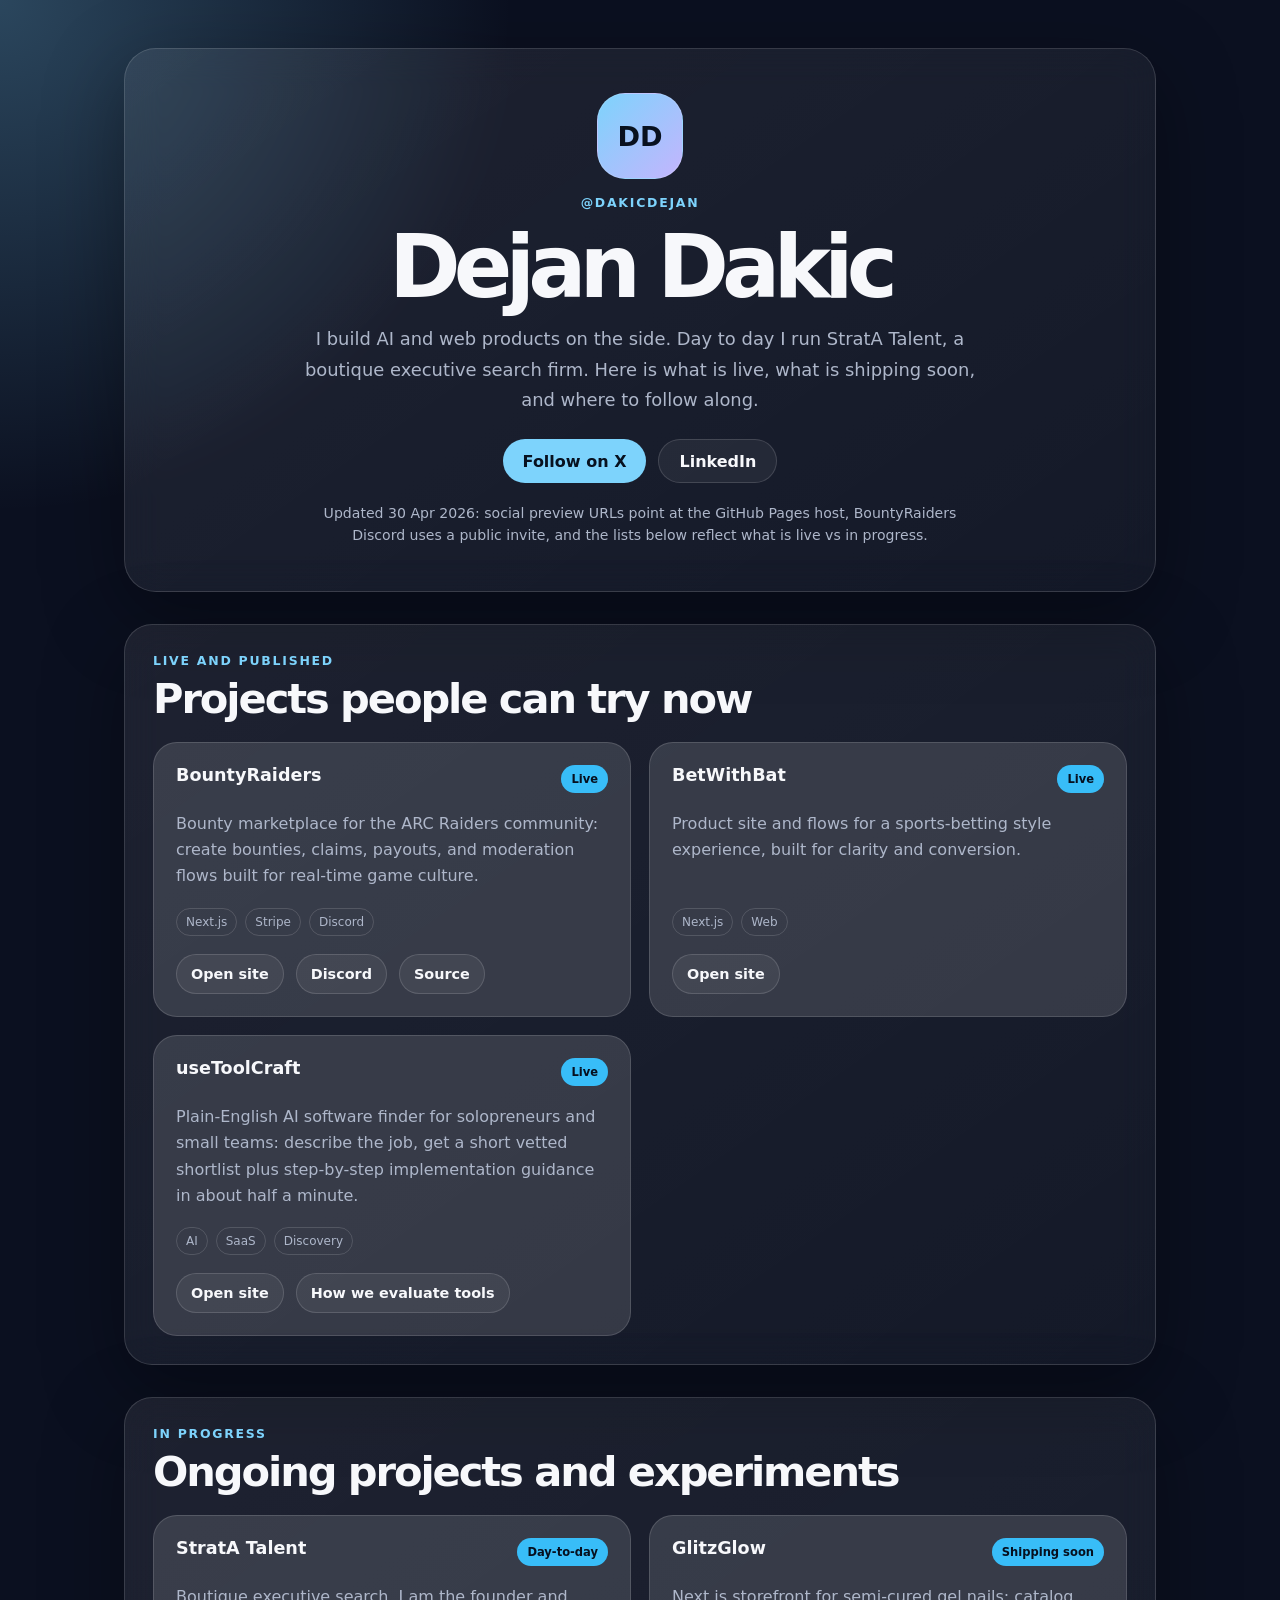
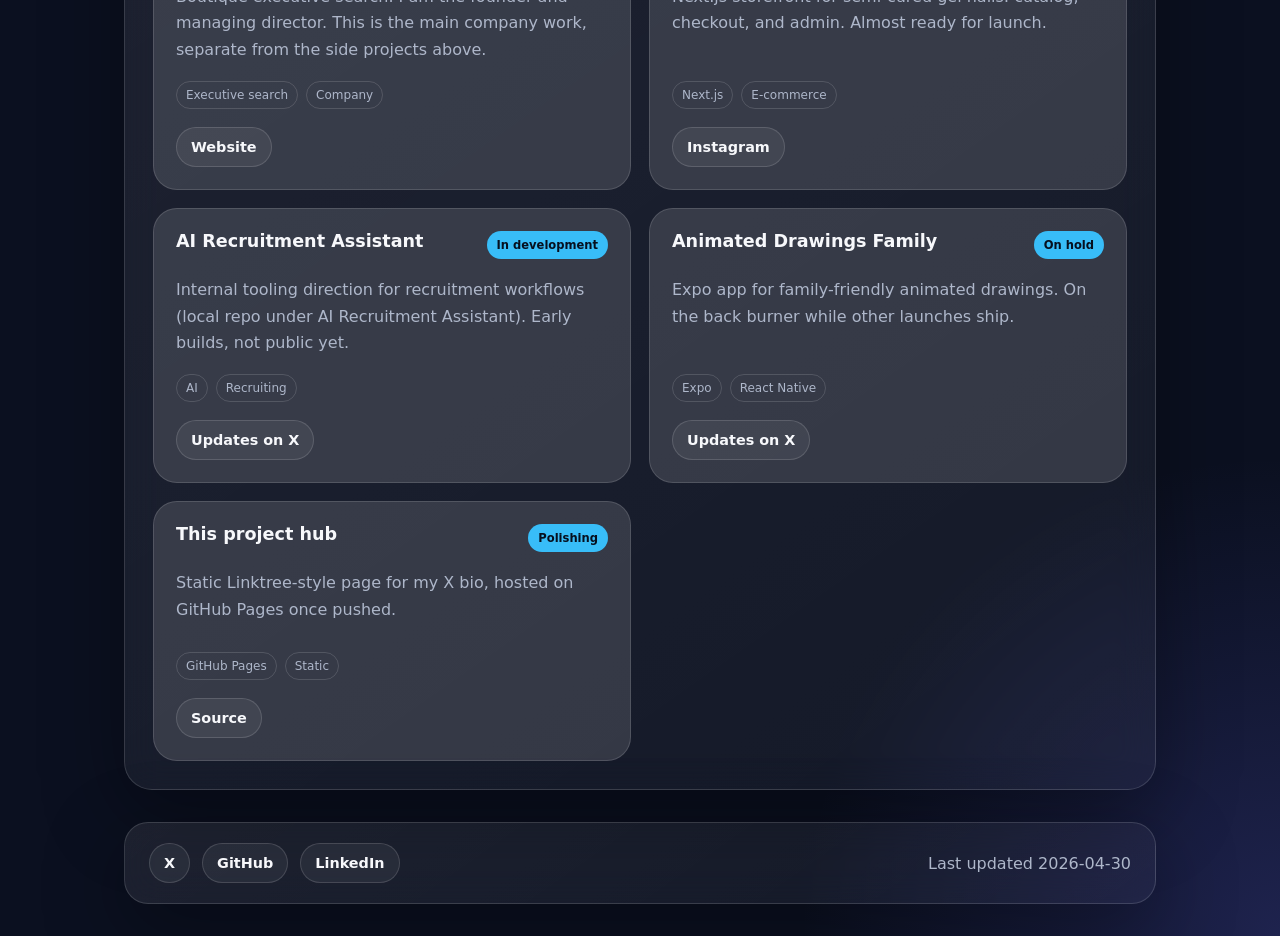
==== index.html @ 3a4b6cf8 "Add static project hub for GitHub Pages Made-with: Cursor" ====
<!doctype html>
<html lang="en">
  <head>
    <meta charset="utf-8">
    <meta name="viewport" content="width=device-width, initial-scale=1">
    <meta name="description" content="Dejan Dakic — live products, work in progress, and links from my X bio.">
    <meta property="og:title" content="Dejan Dakic — projects">
    <meta property="og:description" content="Live builds, what I am shipping next, and where to connect.">
    <meta property="og:type" content="website">
    <meta property="og:url" content="https://kidemaestro.github.io/linktree/">
    <meta property="og:image" content="https://kidemaestro.github.io/linktree/assets/social-card.svg">
    <meta name="twitter:card" content="summary_large_image">
    <meta name="twitter:title" content="Dejan Dakic — projects">
    <meta name="twitter:description" content="Live builds, what I am shipping next, and where to connect.">
    <meta name="twitter:image" content="https://kidemaestro.github.io/linktree/assets/social-card.svg">
    <meta name="theme-color" content="#101623">
    <link rel="canonical" href="https://kidemaestro.github.io/linktree/">
    <title>Dejan Dakic — projects</title>
    <link rel="icon" href="assets/favicon.svg" type="image/svg+xml">
    <link rel="stylesheet" href="assets/styles.css">
  </head>
  <body>
    <div class="page-shell">
      <main id="app" class="site" aria-live="polite">
        <section class="hero" aria-labelledby="profile-name">
          <div class="avatar" id="profile-avatar" aria-hidden="true"></div>
          <p class="eyebrow" id="profile-handle"></p>
          <h1 id="profile-name"></h1>
          <p class="hero-copy" id="profile-tagline"></p>
          <div class="hero-actions" id="hero-actions"></div>
          <p id="profile-changelog" class="hero-changelog" hidden></p>
        </section>

        <section class="section-block" aria-labelledby="published-heading">
          <div class="section-heading">
            <p class="eyebrow">Live and published</p>
            <h2 id="published-heading">Projects people can try now</h2>
          </div>
          <div id="published-projects" class="project-grid"></div>
        </section>

        <section class="section-block" aria-labelledby="ongoing-heading">
          <div class="section-heading">
            <p class="eyebrow">In progress</p>
            <h2 id="ongoing-heading">Ongoing projects and experiments</h2>
          </div>
          <div id="ongoing-projects" class="project-grid"></div>
        </section>

        <footer class="footer">
          <nav id="social-links" class="social-links" aria-label="Social links"></nav>
          <p id="last-updated" class="last-updated"></p>
        </footer>
      </main>
    </div>

    <script src="data/site.js"></script>
    <script src="assets/script.js"></script>
  </body>
</html>
---- assets/styles.css ----
:root {
  color-scheme: dark;
  --bg: #0b1020;
  --bg-soft: #11182b;
  --card: rgba(255, 255, 255, 0.08);
  --card-strong: rgba(255, 255, 255, 0.13);
  --text: #f7f8fb;
  --muted: #aeb7ca;
  --line: rgba(255, 255, 255, 0.14);
  --accent: #7dd3fc;
  --accent-strong: #38bdf8;
  --shadow: 0 24px 80px rgba(0, 0, 0, 0.35);
}

* {
  box-sizing: border-box;
}

html {
  scroll-behavior: smooth;
}

body {
  margin: 0;
  min-height: 100vh;
  color: var(--text);
  font-family:
    Inter, ui-sans-serif, system-ui, -apple-system, BlinkMacSystemFont, "Segoe UI",
    sans-serif;
  background:
    radial-gradient(circle at top left, rgba(125, 211, 252, 0.28), transparent 32rem),
    radial-gradient(circle at bottom right, rgba(99, 102, 241, 0.22), transparent 30rem),
    var(--bg);
}

a {
  color: inherit;
}

.page-shell {
  width: min(100%, 1080px);
  margin: 0 auto;
  padding: 48px 24px 32px;
}

.site {
  display: grid;
  gap: 32px;
}

.hero,
.section-block,
.footer {
  border: 1px solid var(--line);
  background: linear-gradient(145deg, var(--card), rgba(255, 255, 255, 0.04));
  box-shadow: var(--shadow);
  backdrop-filter: blur(18px);
}

.hero {
  display: grid;
  justify-items: center;
  gap: 16px;
  padding: 44px;
  text-align: center;
  border-radius: 32px;
}

.avatar {
  display: grid;
  width: 86px;
  height: 86px;
  place-items: center;
  border: 1px solid var(--line);
  border-radius: 28px;
  color: #08111f;
  font-size: 1.7rem;
  font-weight: 800;
  background: linear-gradient(135deg, #7dd3fc, #c4b5fd);
}

.eyebrow {
  margin: 0;
  color: var(--accent);
  font-size: 0.78rem;
  font-weight: 800;
  letter-spacing: 0.14em;
  text-transform: uppercase;
}

h1,
h2,
h3,
p {
  margin-top: 0;
}

h1 {
  max-width: 780px;
  margin-bottom: 0;
  font-size: clamp(2.3rem, 8vw, 5.4rem);
  line-height: 0.95;
  letter-spacing: -0.08em;
}

h2 {
  margin-bottom: 0;
  font-size: clamp(1.6rem, 5vw, 2.6rem);
  line-height: 1;
  letter-spacing: -0.05em;
}

h3 {
  margin-bottom: 0;
  font-size: 1.1rem;
}

.hero-copy {
  max-width: 680px;
  margin-bottom: 8px;
  color: var(--muted);
  font-size: 1.12rem;
  line-height: 1.7;
}

.hero-changelog {
  max-width: 640px;
  margin: 4px 0 0;
  color: var(--muted);
  font-size: 0.88rem;
  line-height: 1.55;
}

.hero-actions,
.project-links,
.social-links {
  display: flex;
  flex-wrap: wrap;
  gap: 12px;
  justify-content: center;
}

.button,
.text-link,
.social-link {
  display: inline-flex;
  align-items: center;
  justify-content: center;
  min-height: 44px;
  border-radius: 999px;
  font-weight: 800;
  text-decoration: none;
  transition:
    transform 180ms ease,
    border-color 180ms ease,
    background 180ms ease;
}

.button {
  padding: 0 20px;
}

.button-primary {
  color: #07111f;
  background: var(--accent);
}

.button-secondary,
.text-link,
.social-link {
  border: 1px solid var(--line);
  background: rgba(255, 255, 255, 0.06);
}

.button-secondary {
  padding: 0 20px;
}

.button:hover,
.text-link:hover,
.social-link:hover {
  transform: translateY(-2px);
  border-color: rgba(125, 211, 252, 0.75);
}

.section-block {
  padding: 28px;
  border-radius: 28px;
}

.section-heading {
  display: grid;
  gap: 10px;
  margin-bottom: 22px;
}

.project-grid {
  display: grid;
  grid-template-columns: repeat(2, minmax(0, 1fr));
  gap: 18px;
}

.project-card {
  display: flex;
  min-height: 260px;
  flex-direction: column;
  gap: 18px;
  padding: 22px;
  border: 1px solid var(--line);
  border-radius: 24px;
  background: var(--card-strong);
}

.project-card-header {
  display: flex;
  align-items: flex-start;
  justify-content: space-between;
  gap: 16px;
}

.status-pill,
.tag {
  display: inline-flex;
  align-items: center;
  min-height: 28px;
  border-radius: 999px;
  white-space: nowrap;
}

.status-pill {
  padding: 0 10px;
  color: #06101f;
  font-size: 0.72rem;
  font-weight: 900;
  background: var(--accent-strong);
}

.project-description {
  margin-bottom: auto;
  color: var(--muted);
  line-height: 1.65;
}

.tag-list {
  display: flex;
  flex-wrap: wrap;
  gap: 8px;
}

.tag {
  padding: 0 9px;
  color: var(--muted);
  font-size: 0.75rem;
  border: 1px solid var(--line);
}

.project-links {
  justify-content: flex-start;
}

.text-link,
.social-link {
  min-height: 40px;
  padding: 0 14px;
  color: var(--text);
  font-size: 0.9rem;
}

.footer {
  display: flex;
  align-items: center;
  justify-content: space-between;
  gap: 18px;
  padding: 20px 24px;
  border-radius: 24px;
}

.social-links {
  justify-content: flex-start;
}

.last-updated,
.error {
  margin: 0;
  color: var(--muted);
}

@media (max-width: 720px) {
  .page-shell {
    padding: 22px 14px;
  }

  .hero,
  .section-block {
    padding: 24px 18px;
    border-radius: 24px;
  }

  .project-grid {
    grid-template-columns: 1fr;
  }

  .project-card {
    min-height: auto;
  }

  .project-card-header,
  .footer {
    align-items: flex-start;
    flex-direction: column;
  }

  .hero-actions,
  .button {
    width: 100%;
  }
}
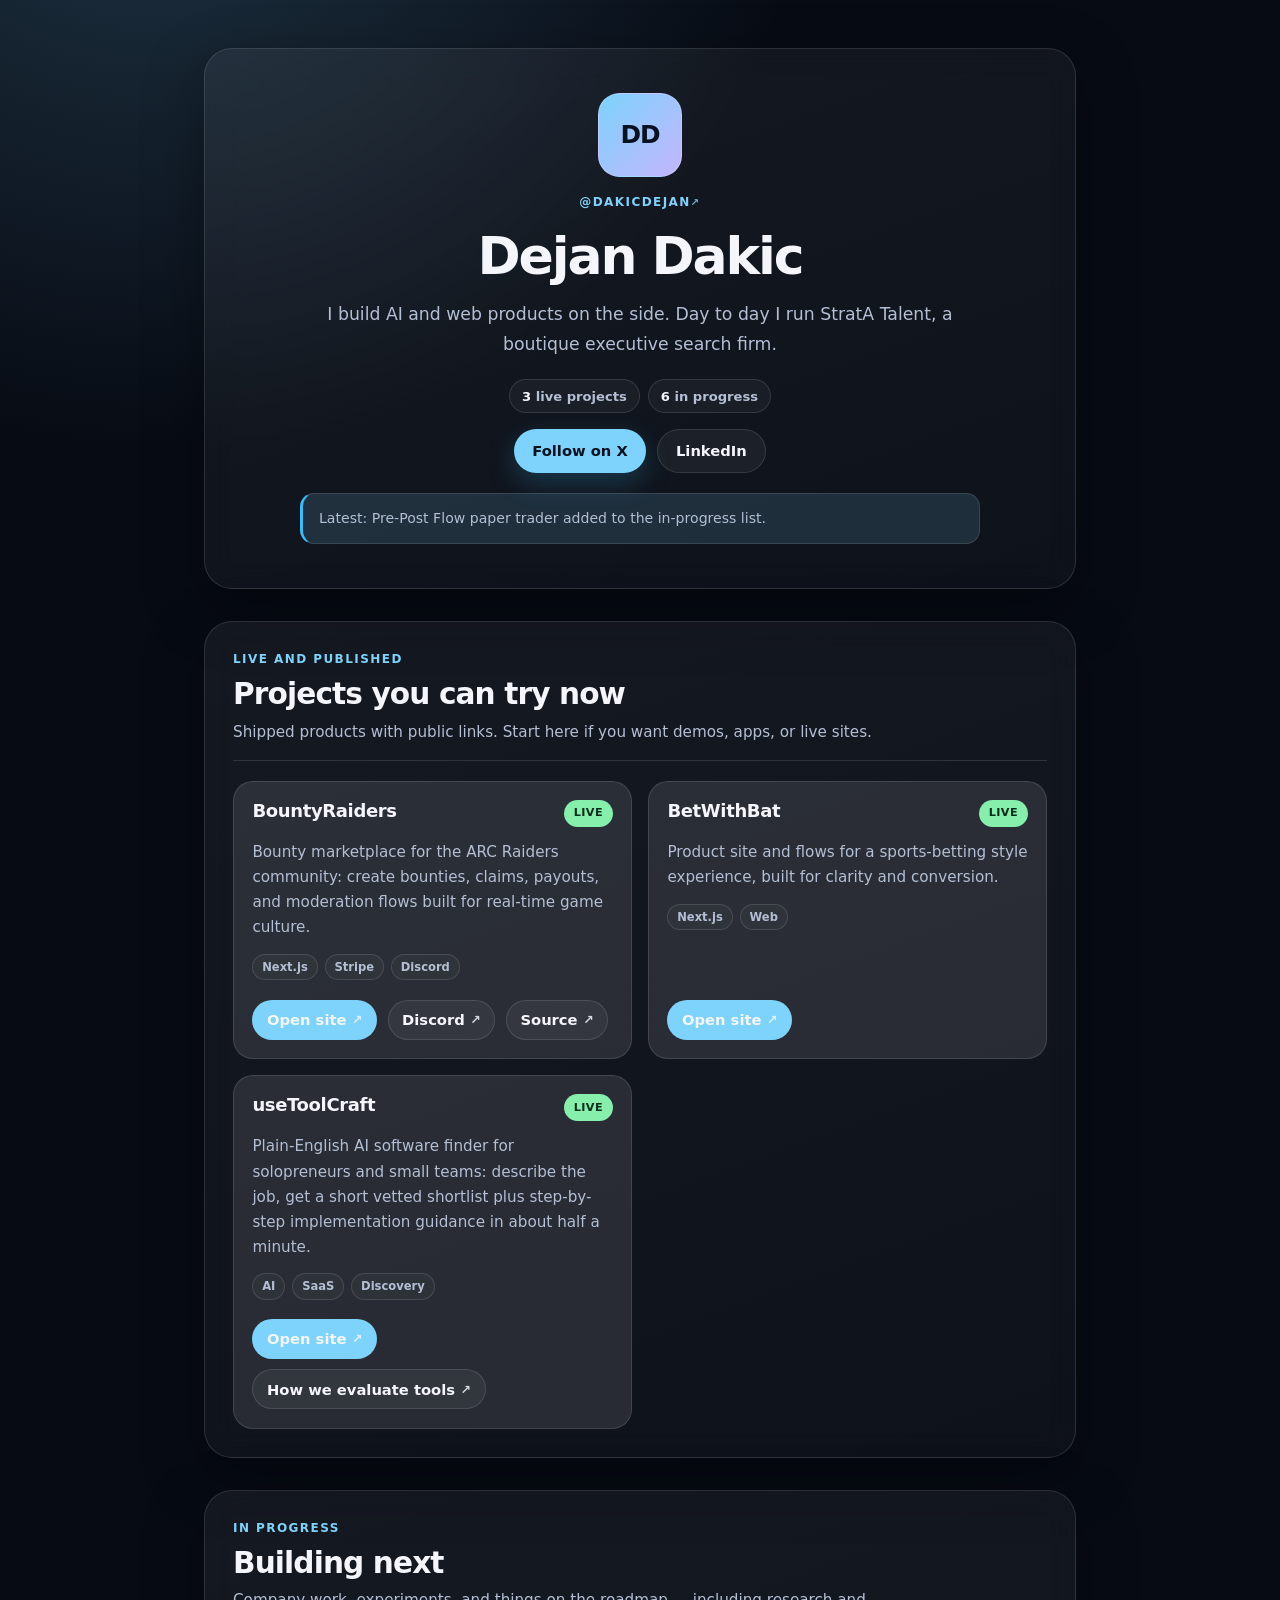
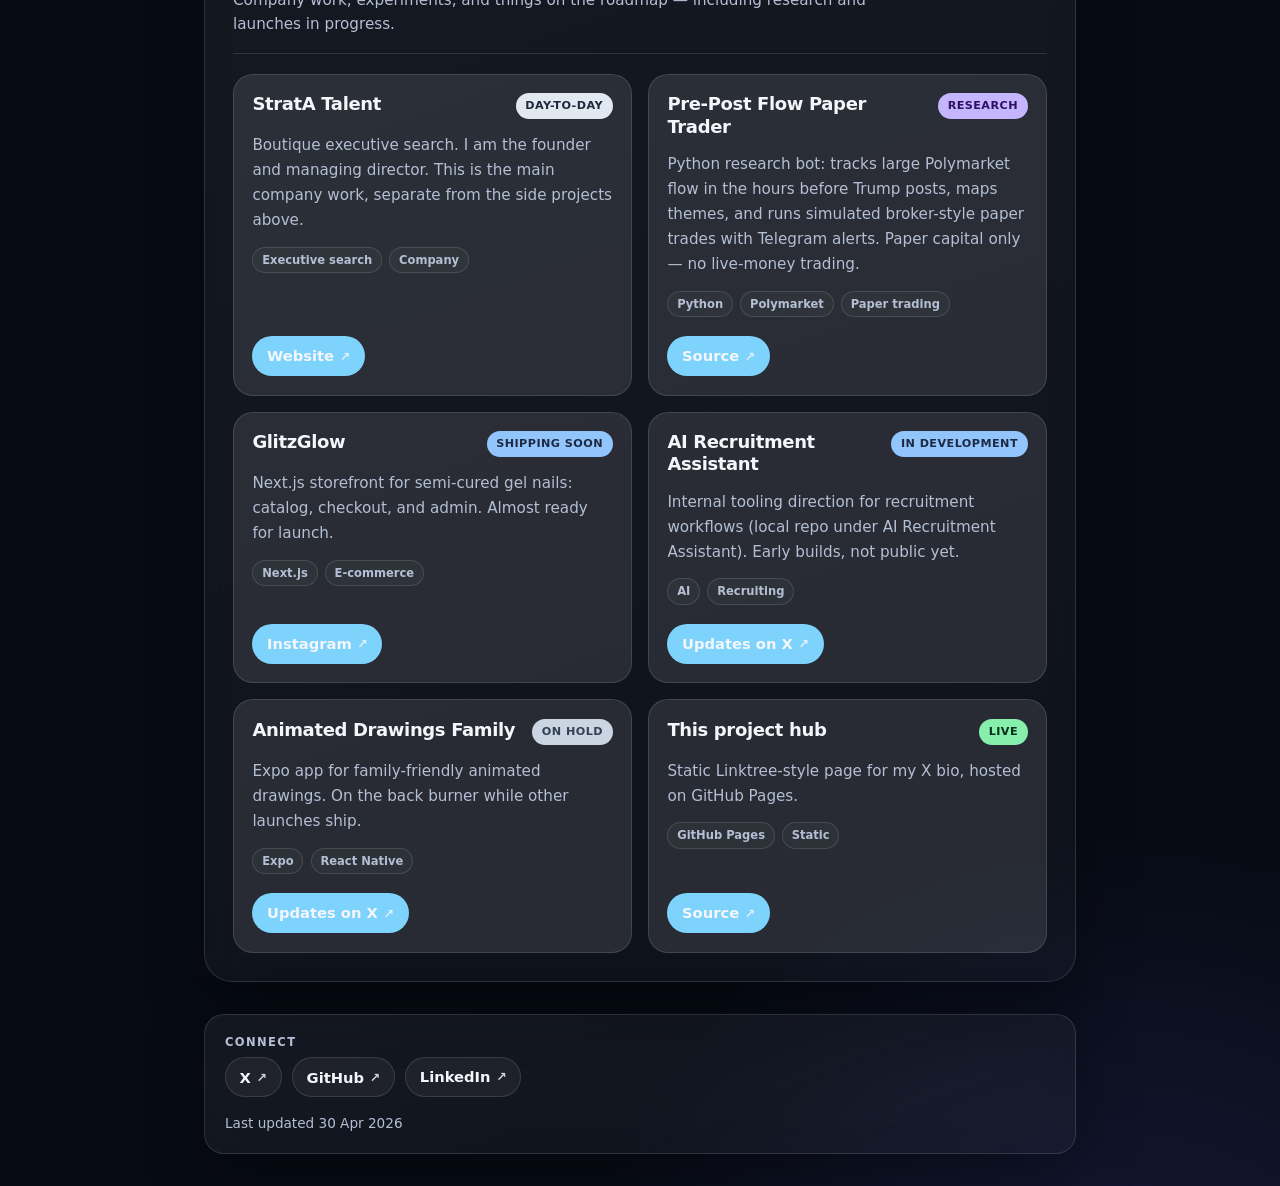
==== commit 10b4f618: "Improve layout, readability, and responsive project cards Co-authored-by: Cursor <cursoragent@cursor" ====
--- a/index.html
+++ b/index.html
@@ -13,42 +13,53 @@
     <meta name="twitter:title" content="Dejan Dakic — projects">
     <meta name="twitter:description" content="Live builds, what I am shipping next, and where to connect.">
     <meta name="twitter:image" content="https://kidemaestro.github.io/linktree/assets/social-card.svg">
-    <meta name="theme-color" content="#101623">
+    <meta name="theme-color" content="#070b14">
     <link rel="canonical" href="https://kidemaestro.github.io/linktree/">
     <title>Dejan Dakic — projects</title>
     <link rel="icon" href="assets/favicon.svg" type="image/svg+xml">
     <link rel="stylesheet" href="assets/styles.css">
   </head>
   <body>
+    <a class="skip-link" href="#published-heading">Skip to projects</a>
     <div class="page-shell">
       <main id="app" class="site" aria-live="polite">
-        <section class="hero" aria-labelledby="profile-name">
+        <section class="hero panel" aria-labelledby="profile-name">
           <div class="avatar" id="profile-avatar" aria-hidden="true"></div>
           <p class="eyebrow" id="profile-handle"></p>
           <h1 id="profile-name"></h1>
           <p class="hero-copy" id="profile-tagline"></p>
+          <ul class="hero-stats" id="hero-stats" aria-label="Project counts"></ul>
           <div class="hero-actions" id="hero-actions"></div>
           <p id="profile-changelog" class="hero-changelog" hidden></p>
         </section>
 
-        <section class="section-block" aria-labelledby="published-heading">
+        <section class="section-block panel" aria-labelledby="published-heading">
           <div class="section-heading">
             <p class="eyebrow">Live and published</p>
-            <h2 id="published-heading">Projects people can try now</h2>
+            <h2 id="published-heading">Projects you can try now</h2>
+            <p class="section-lede">
+              Shipped products with public links. Start here if you want demos, apps, or live sites.
+            </p>
           </div>
           <div id="published-projects" class="project-grid"></div>
         </section>
 
-        <section class="section-block" aria-labelledby="ongoing-heading">
+        <section class="section-block panel" aria-labelledby="ongoing-heading">
           <div class="section-heading">
             <p class="eyebrow">In progress</p>
-            <h2 id="ongoing-heading">Ongoing projects and experiments</h2>
+            <h2 id="ongoing-heading">Building next</h2>
+            <p class="section-lede">
+              Company work, experiments, and things on the roadmap — including research and launches in progress.
+            </p>
           </div>
           <div id="ongoing-projects" class="project-grid"></div>
         </section>
 
-        <footer class="footer">
-          <nav id="social-links" class="social-links" aria-label="Social links"></nav>
+        <footer class="footer panel">
+          <div>
+            <p class="footer-label">Connect</p>
+            <nav id="social-links" class="social-links" aria-label="Social links"></nav>
+          </div>
           <p id="last-updated" class="last-updated"></p>
         </footer>
       </main>
--- a/assets/styles.css
+++ b/assets/styles.css
@@ -1,23 +1,45 @@
 :root {
   color-scheme: dark;
-  --bg: #0b1020;
-  --bg-soft: #11182b;
-  --card: rgba(255, 255, 255, 0.08);
-  --card-strong: rgba(255, 255, 255, 0.13);
-  --text: #f7f8fb;
-  --muted: #aeb7ca;
-  --line: rgba(255, 255, 255, 0.14);
+  --bg: #070b14;
+  --bg-soft: #0f1524;
+  --surface: rgba(255, 255, 255, 0.06);
+  --surface-strong: rgba(255, 255, 255, 0.1);
+  --text: #f4f6fb;
+  --muted: #b4bfd4;
+  --line: rgba(255, 255, 255, 0.12);
   --accent: #7dd3fc;
   --accent-strong: #38bdf8;
-  --shadow: 0 24px 80px rgba(0, 0, 0, 0.35);
-}
-
-* {
+  --accent-soft: rgba(125, 211, 252, 0.14);
+  --shadow: 0 20px 60px rgba(0, 0, 0, 0.35);
+  --radius-lg: 28px;
+  --radius-md: 20px;
+  --radius-sm: 14px;
+  --content-width: 680px;
+  --page-width: 920px;
+}
+
+*,
+*::before,
+*::after {
   box-sizing: border-box;
 }
 
 html {
   scroll-behavior: smooth;
+}
+
+@media (prefers-reduced-motion: reduce) {
+  html {
+    scroll-behavior: auto;
+  }
+
+  *,
+  *::before,
+  *::after {
+    animation-duration: 0.01ms !important;
+    animation-iteration-count: 1 !important;
+    transition-duration: 0.01ms !important;
+  }
 }
 
 body {
@@ -25,11 +47,22 @@
   min-height: 100vh;
   color: var(--text);
   font-family:
-    Inter, ui-sans-serif, system-ui, -apple-system, BlinkMacSystemFont, "Segoe UI",
+    "Segoe UI",
+    ui-sans-serif,
+    system-ui,
+    -apple-system,
+    BlinkMacSystemFont,
+    Roboto,
+    "Helvetica Neue",
+    Arial,
     sans-serif;
+  font-size: 1rem;
+  line-height: 1.6;
+  -webkit-font-smoothing: antialiased;
+  text-rendering: optimizeLegibility;
   background:
-    radial-gradient(circle at top left, rgba(125, 211, 252, 0.28), transparent 32rem),
-    radial-gradient(circle at bottom right, rgba(99, 102, 241, 0.22), transparent 30rem),
+    radial-gradient(circle at 12% -8%, rgba(125, 211, 252, 0.22), transparent 42rem),
+    radial-gradient(circle at 88% 108%, rgba(99, 102, 241, 0.18), transparent 36rem),
     var(--bg);
 }
 
@@ -37,55 +70,86 @@
   color: inherit;
 }
 
+.skip-link {
+  position: absolute;
+  top: 0.75rem;
+  left: 0.75rem;
+  z-index: 100;
+  padding: 0.65rem 1rem;
+  border-radius: 999px;
+  color: #07111f;
+  font-weight: 700;
+  text-decoration: none;
+  background: var(--accent);
+  transform: translateY(-140%);
+  transition: transform 160ms ease;
+}
+
+.skip-link:focus {
+  transform: translateY(0);
+  outline: 2px solid #fff;
+  outline-offset: 2px;
+}
+
 .page-shell {
-  width: min(100%, 1080px);
+  width: min(100%, var(--page-width));
   margin: 0 auto;
-  padding: 48px 24px 32px;
+  padding: clamp(1.25rem, 4vw, 3rem) clamp(1rem, 3vw, 1.5rem) 2rem;
 }
 
 .site {
   display: grid;
-  gap: 32px;
-}
-
-.hero,
-.section-block,
-.footer {
+  gap: clamp(1.25rem, 3vw, 2rem);
+}
+
+.panel {
   border: 1px solid var(--line);
-  background: linear-gradient(145deg, var(--card), rgba(255, 255, 255, 0.04));
+  background: linear-gradient(160deg, var(--surface), rgba(255, 255, 255, 0.03));
   box-shadow: var(--shadow);
-  backdrop-filter: blur(18px);
+  backdrop-filter: blur(16px);
 }
 
 .hero {
   display: grid;
   justify-items: center;
-  gap: 16px;
-  padding: 44px;
+  gap: 1rem;
+  padding: clamp(1.5rem, 4vw, 2.75rem);
   text-align: center;
-  border-radius: 32px;
+  border-radius: var(--radius-lg);
 }
 
 .avatar {
   display: grid;
-  width: 86px;
-  height: 86px;
+  width: 5.25rem;
+  height: 5.25rem;
   place-items: center;
-  border: 1px solid var(--line);
-  border-radius: 28px;
+  border: 1px solid rgba(255, 255, 255, 0.2);
+  border-radius: 1.35rem;
   color: #08111f;
-  font-size: 1.7rem;
+  font-size: 1.55rem;
   font-weight: 800;
+  letter-spacing: -0.04em;
   background: linear-gradient(135deg, #7dd3fc, #c4b5fd);
 }
 
 .eyebrow {
   margin: 0;
   color: var(--accent);
-  font-size: 0.78rem;
+  font-size: 0.75rem;
   font-weight: 800;
-  letter-spacing: 0.14em;
+  letter-spacing: 0.12em;
   text-transform: uppercase;
+}
+
+.profile-handle-link {
+  color: var(--accent);
+  text-decoration: none;
+}
+
+.profile-handle-link:hover,
+.profile-handle-link:focus-visible {
+  text-decoration: underline;
+  text-underline-offset: 0.2em;
 }
 
 h1,
@@ -96,39 +160,73 @@
 }
 
 h1 {
-  max-width: 780px;
+  max-width: 14ch;
   margin-bottom: 0;
-  font-size: clamp(2.3rem, 8vw, 5.4rem);
-  line-height: 0.95;
-  letter-spacing: -0.08em;
+  font-size: clamp(2rem, 7vw, 3.25rem);
+  line-height: 1.08;
+  letter-spacing: -0.04em;
 }
 
 h2 {
   margin-bottom: 0;
-  font-size: clamp(1.6rem, 5vw, 2.6rem);
-  line-height: 1;
-  letter-spacing: -0.05em;
+  font-size: clamp(1.35rem, 4vw, 1.85rem);
+  line-height: 1.15;
+  letter-spacing: -0.03em;
 }
 
 h3 {
   margin-bottom: 0;
-  font-size: 1.1rem;
+  font-size: 1.125rem;
+  line-height: 1.25;
+  letter-spacing: -0.02em;
 }
 
 .hero-copy {
-  max-width: 680px;
-  margin-bottom: 8px;
-  color: var(--muted);
-  font-size: 1.12rem;
+  max-width: var(--content-width);
+  margin-bottom: 0.25rem;
+  color: var(--muted);
+  font-size: clamp(1rem, 2.4vw, 1.08rem);
   line-height: 1.7;
 }
 
+.hero-stats {
+  display: flex;
+  flex-wrap: wrap;
+  gap: 0.5rem;
+  justify-content: center;
+  margin: 0;
+  padding: 0;
+  list-style: none;
+}
+
+.hero-stat {
+  padding: 0.35rem 0.75rem;
+  border: 1px solid var(--line);
+  border-radius: 999px;
+  color: var(--muted);
+  font-size: 0.82rem;
+  font-weight: 600;
+  background: rgba(255, 255, 255, 0.04);
+}
+
+.hero-stat strong {
+  color: var(--text);
+  font-weight: 800;
+}
+
 .hero-changelog {
-  max-width: 640px;
-  margin: 4px 0 0;
+  width: 100%;
+  max-width: var(--content-width);
+  margin: 0.25rem 0 0;
+  padding: 0.85rem 1rem;
+  border: 1px solid var(--line);
+  border-left: 3px solid var(--accent-strong);
+  border-radius: var(--radius-sm);
   color: var(--muted);
   font-size: 0.88rem;
   line-height: 1.55;
+  text-align: left;
+  background: var(--accent-soft);
 }
 
 .hero-actions,
@@ -136,7 +234,7 @@
 .social-links {
   display: flex;
   flex-wrap: wrap;
-  gap: 12px;
+  gap: 0.65rem;
   justify-content: center;
 }
 
@@ -146,133 +244,214 @@
   display: inline-flex;
   align-items: center;
   justify-content: center;
-  min-height: 44px;
+  gap: 0.35rem;
+  min-height: 2.75rem;
   border-radius: 999px;
-  font-weight: 800;
+  font-size: 0.92rem;
+  font-weight: 700;
+  line-height: 1.2;
   text-decoration: none;
   transition:
-    transform 180ms ease,
-    border-color 180ms ease,
-    background 180ms ease;
+    transform 160ms ease,
+    border-color 160ms ease,
+    background 160ms ease,
+    box-shadow 160ms ease;
 }
 
 .button {
-  padding: 0 20px;
+  padding: 0 1.15rem;
 }
 
 .button-primary {
   color: #07111f;
   background: var(--accent);
+  box-shadow: 0 10px 28px rgba(56, 189, 248, 0.22);
 }
 
 .button-secondary,
 .text-link,
 .social-link {
   border: 1px solid var(--line);
-  background: rgba(255, 255, 255, 0.06);
+  background: rgba(255, 255, 255, 0.05);
 }
 
 .button-secondary {
-  padding: 0 20px;
+  padding: 0 1.15rem;
+}
+
+.text-link--primary {
+  color: #07111f;
+  border-color: transparent;
+  background: var(--accent);
+}
+
+.text-link--primary:hover,
+.text-link--primary:focus-visible {
+  border-color: transparent;
+  background: var(--accent-strong);
 }
 
 .button:hover,
 .text-link:hover,
 .social-link:hover {
-  transform: translateY(-2px);
-  border-color: rgba(125, 211, 252, 0.75);
+  transform: translateY(-1px);
+  border-color: rgba(125, 211, 252, 0.55);
+}
+
+.button:focus-visible,
+.text-link:focus-visible,
+.social-link:focus-visible,
+.profile-handle-link:focus-visible {
+  outline: 2px solid var(--accent);
+  outline-offset: 2px;
 }
 
 .section-block {
-  padding: 28px;
-  border-radius: 28px;
+  padding: clamp(1.25rem, 3vw, 1.75rem);
+  border-radius: var(--radius-lg);
 }
 
 .section-heading {
   display: grid;
-  gap: 10px;
-  margin-bottom: 22px;
+  gap: 0.5rem;
+  margin-bottom: 1.25rem;
+  padding-bottom: 1rem;
+  border-bottom: 1px solid var(--line);
+}
+
+.section-lede {
+  max-width: 42rem;
+  margin: 0;
+  color: var(--muted);
+  font-size: 0.95rem;
+  line-height: 1.6;
 }
 
 .project-grid {
   display: grid;
-  grid-template-columns: repeat(2, minmax(0, 1fr));
-  gap: 18px;
+  grid-template-columns: 1fr;
+  gap: 1rem;
 }
 
 .project-card {
   display: flex;
-  min-height: 260px;
   flex-direction: column;
-  gap: 18px;
-  padding: 22px;
+  gap: 0.85rem;
+  padding: 1.15rem;
   border: 1px solid var(--line);
-  border-radius: 24px;
-  background: var(--card-strong);
+  border-radius: var(--radius-md);
+  background: var(--surface-strong);
 }
 
 .project-card-header {
+  display: grid;
+  gap: 0.65rem;
+}
+
+.project-card-title-row {
   display: flex;
   align-items: flex-start;
   justify-content: space-between;
-  gap: 16px;
+  gap: 0.75rem;
 }
 
 .status-pill,
 .tag {
   display: inline-flex;
   align-items: center;
-  min-height: 28px;
+  min-height: 1.65rem;
   border-radius: 999px;
   white-space: nowrap;
 }
 
 .status-pill {
-  padding: 0 10px;
-  color: #06101f;
-  font-size: 0.72rem;
-  font-weight: 900;
-  background: var(--accent-strong);
+  flex-shrink: 0;
+  padding: 0 0.6rem;
+  font-size: 0.7rem;
+  font-weight: 800;
+  letter-spacing: 0.04em;
+  text-transform: uppercase;
+}
+
+.status-live {
+  color: #052e1a;
+  background: #86efac;
+}
+
+.status-progress {
+  color: #1e2a44;
+  background: #93c5fd;
+}
+
+.status-research {
+  color: #2e1065;
+  background: #c4b5fd;
+}
+
+.status-neutral {
+  color: #1e293b;
+  background: #e2e8f0;
+}
+
+.status-muted {
+  color: #334155;
+  background: #cbd5e1;
 }
 
 .project-description {
-  margin-bottom: auto;
-  color: var(--muted);
+  margin: 0;
+  color: var(--muted);
+  font-size: 0.95rem;
   line-height: 1.65;
 }
 
 .tag-list {
   display: flex;
   flex-wrap: wrap;
-  gap: 8px;
+  gap: 0.45rem;
 }
 
 .tag {
-  padding: 0 9px;
-  color: var(--muted);
-  font-size: 0.75rem;
+  padding: 0 0.55rem;
+  color: var(--muted);
+  font-size: 0.72rem;
+  font-weight: 600;
   border: 1px solid var(--line);
+  background: rgba(255, 255, 255, 0.03);
 }
 
 .project-links {
   justify-content: flex-start;
+  margin-top: auto;
+  padding-top: 0.35rem;
 }
 
 .text-link,
 .social-link {
-  min-height: 40px;
-  padding: 0 14px;
+  min-height: 2.5rem;
+  padding: 0 0.85rem;
   color: var(--text);
-  font-size: 0.9rem;
+}
+
+.text-link__icon {
+  font-size: 0.85em;
+  opacity: 0.85;
 }
 
 .footer {
-  display: flex;
-  align-items: center;
-  justify-content: space-between;
-  gap: 18px;
-  padding: 20px 24px;
-  border-radius: 24px;
+  display: grid;
+  gap: 1rem;
+  padding: 1.15rem 1.25rem;
+  border-radius: var(--radius-md);
+}
+
+.footer-label {
+  margin: 0 0 0.35rem;
+  color: var(--muted);
+  font-size: 0.72rem;
+  font-weight: 800;
+  letter-spacing: 0.12em;
+  text-transform: uppercase;
 }
 
 .social-links {
@@ -283,35 +462,47 @@
 .error {
   margin: 0;
   color: var(--muted);
+  font-size: 0.85rem;
+}
+
+@media (min-width: 640px) {
+  .project-grid {
+    grid-template-columns: repeat(2, minmax(0, 1fr));
+  }
+
+  .hero-actions {
+    justify-content: center;
+  }
+}
+
+@media (min-width: 900px) {
+  .project-card-header {
+    gap: 0.5rem;
+  }
 }
 
 @media (max-width: 720px) {
-  .page-shell {
-    padding: 22px 14px;
-  }
-
-  .hero,
-  .section-block {
-    padding: 24px 18px;
-    border-radius: 24px;
-  }
-
-  .project-grid {
-    grid-template-columns: 1fr;
-  }
-
-  .project-card {
-    min-height: auto;
-  }
-
-  .project-card-header,
-  .footer {
+  .hero-actions .button {
+    width: 100%;
+  }
+
+  .project-links .text-link {
+    flex: 1 1 calc(50% - 0.35rem);
+    min-width: 8.5rem;
+  }
+
+  .project-card-title-row {
+    flex-direction: column;
     align-items: flex-start;
-    flex-direction: column;
-  }
-
-  .hero-actions,
-  .button {
-    width: 100%;
-  }
-}
+  }
+
+  .status-pill {
+    align-self: flex-start;
+  }
+}
+
+@media (max-width: 480px) {
+  .project-links .text-link {
+    flex: 1 1 100%;
+  }
+}
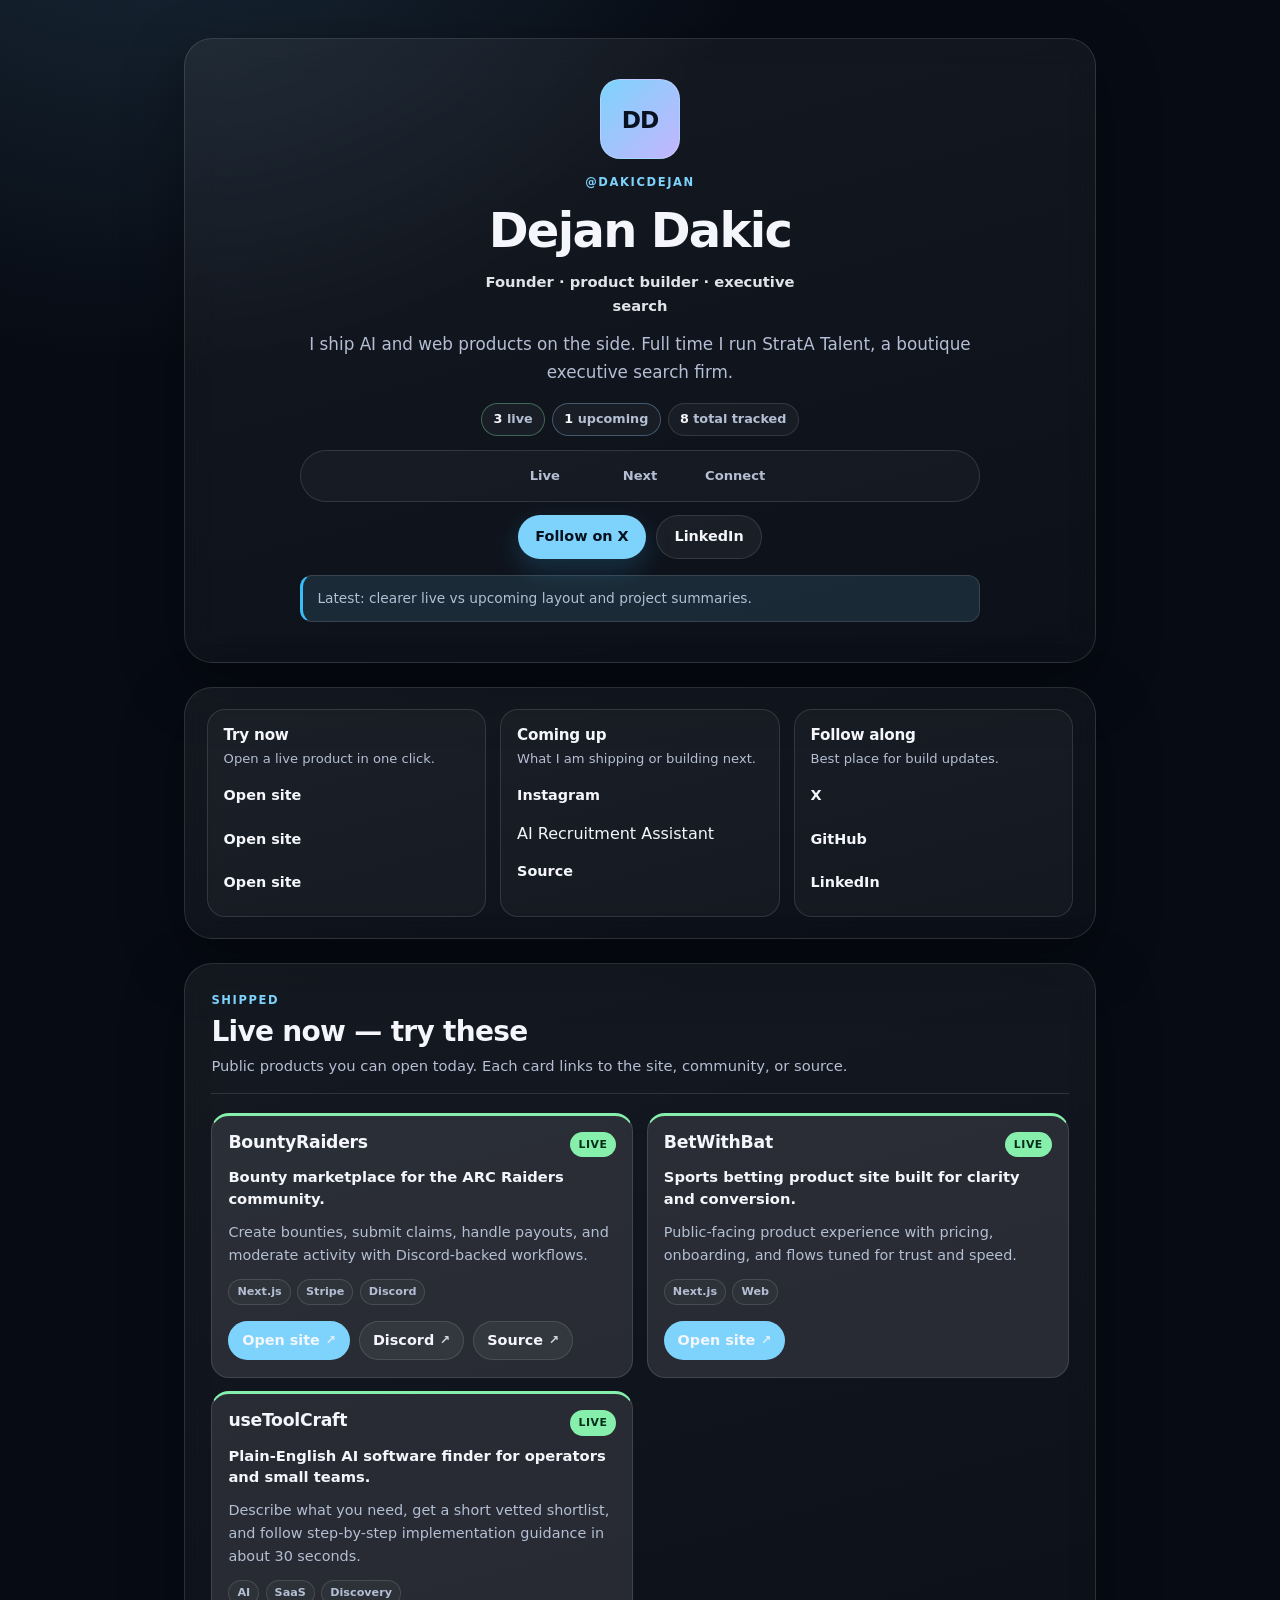
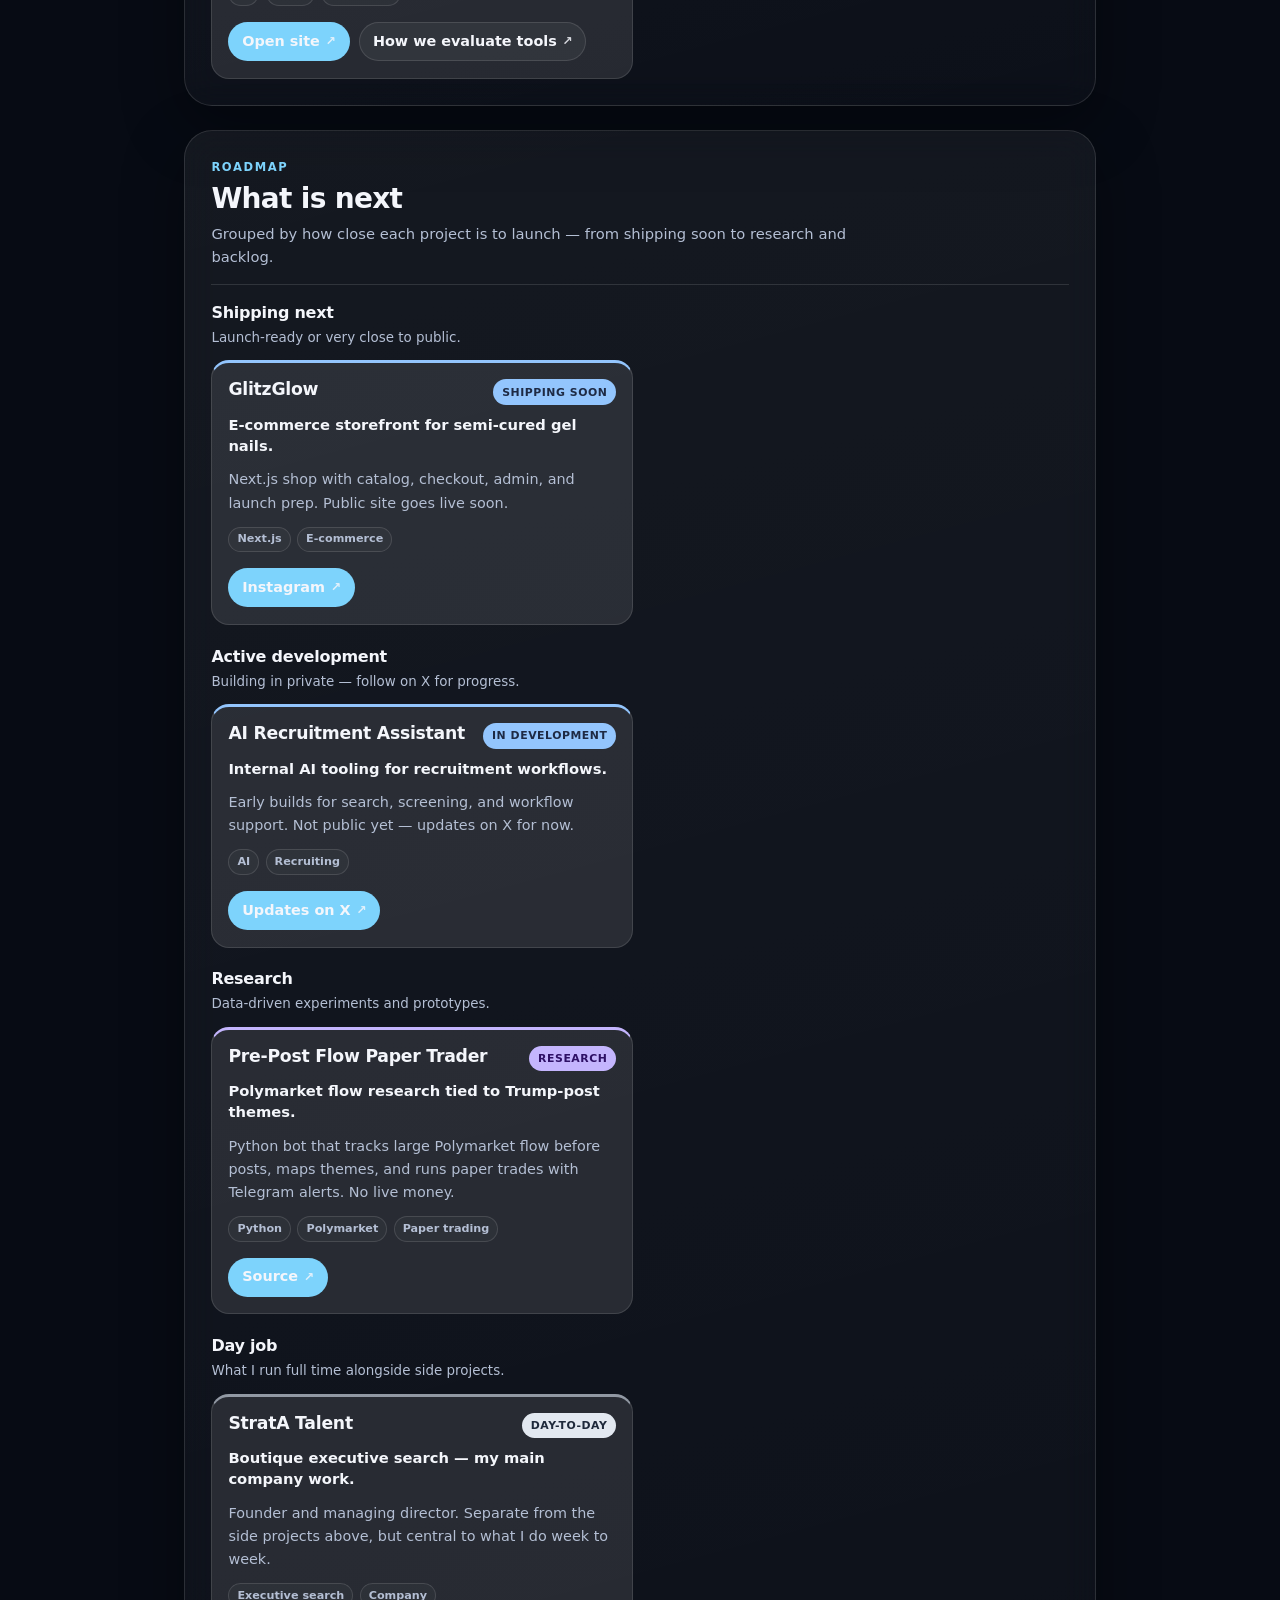
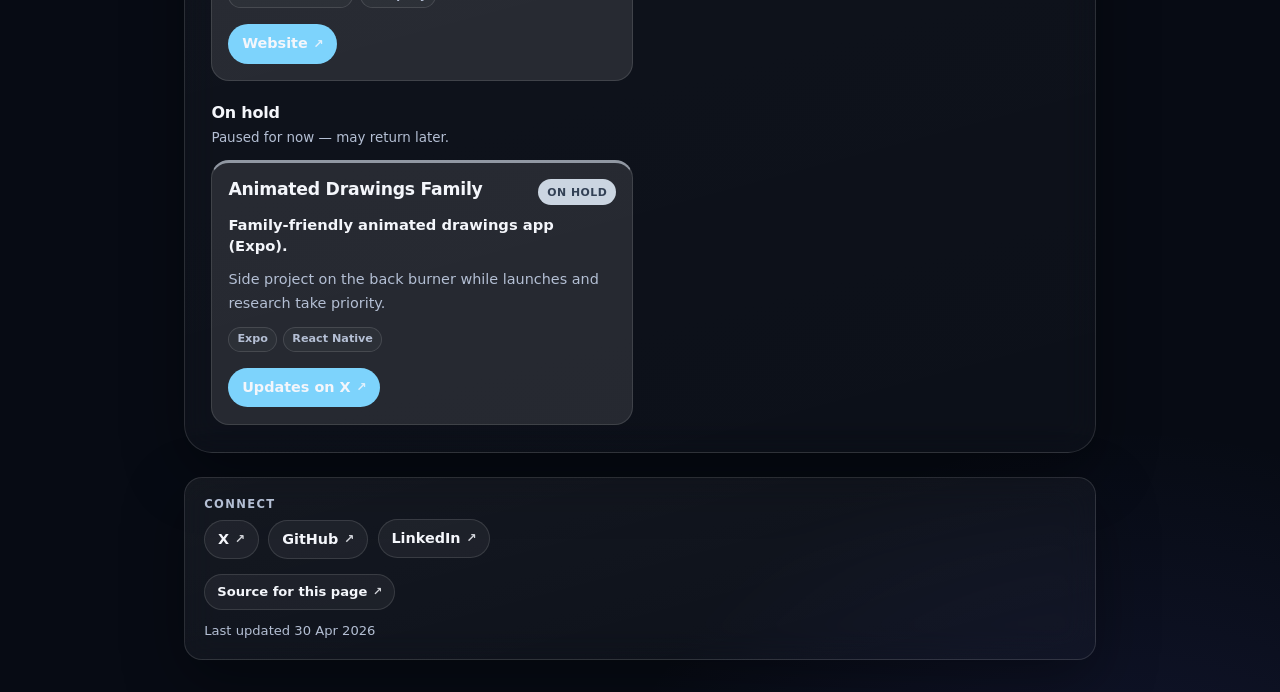
==== commit ff6bbb19: "Redesign UX: live vs roadmap story, overview panel, grouped upcoming Co-authored-by: Cursor <cursora" ====
--- a/index.html
+++ b/index.html
@@ -3,15 +3,15 @@
   <head>
     <meta charset="utf-8">
     <meta name="viewport" content="width=device-width, initial-scale=1">
-    <meta name="description" content="Dejan Dakic — live products, work in progress, and links from my X bio.">
+    <meta name="description" content="Dejan Dakic — live products, what is shipping next, and where to connect.">
     <meta property="og:title" content="Dejan Dakic — projects">
-    <meta property="og:description" content="Live builds, what I am shipping next, and where to connect.">
+    <meta property="og:description" content="Live builds, upcoming launches, and links from my X bio.">
     <meta property="og:type" content="website">
     <meta property="og:url" content="https://kidemaestro.github.io/linktree/">
     <meta property="og:image" content="https://kidemaestro.github.io/linktree/assets/social-card.svg">
     <meta name="twitter:card" content="summary_large_image">
     <meta name="twitter:title" content="Dejan Dakic — projects">
-    <meta name="twitter:description" content="Live builds, what I am shipping next, and where to connect.">
+    <meta name="twitter:description" content="Live builds, upcoming launches, and links from my X bio.">
     <meta name="twitter:image" content="https://kidemaestro.github.io/linktree/assets/social-card.svg">
     <meta name="theme-color" content="#070b14">
     <link rel="canonical" href="https://kidemaestro.github.io/linktree/">
@@ -20,47 +20,57 @@
     <link rel="stylesheet" href="assets/styles.css">
   </head>
   <body>
-    <a class="skip-link" href="#published-heading">Skip to projects</a>
+    <a class="skip-link" href="#live-section">Skip to projects</a>
     <div class="page-shell">
       <main id="app" class="site" aria-live="polite">
-        <section class="hero panel" aria-labelledby="profile-name">
+        <header class="hero panel" aria-labelledby="profile-name">
           <div class="avatar" id="profile-avatar" aria-hidden="true"></div>
           <p class="eyebrow" id="profile-handle"></p>
           <h1 id="profile-name"></h1>
+          <p class="hero-role" id="profile-role"></p>
           <p class="hero-copy" id="profile-tagline"></p>
-          <ul class="hero-stats" id="hero-stats" aria-label="Project counts"></ul>
+          <ul class="hero-stats" id="hero-stats" aria-label="Project overview"></ul>
+          <nav class="page-nav" id="page-nav" aria-label="Jump to section"></nav>
           <div class="hero-actions" id="hero-actions"></div>
           <p id="profile-changelog" class="hero-changelog" hidden></p>
+        </header>
+
+        <section class="overview panel" id="overview-panel" aria-labelledby="overview-heading">
+          <h2 class="visually-hidden" id="overview-heading">At a glance</h2>
+          <div class="overview-grid" id="overview-grid"></div>
         </section>
 
-        <section class="section-block panel" aria-labelledby="published-heading">
+        <section class="section-block panel" id="live-section" aria-labelledby="published-heading">
           <div class="section-heading">
-            <p class="eyebrow">Live and published</p>
-            <h2 id="published-heading">Projects you can try now</h2>
+            <p class="eyebrow">Shipped</p>
+            <h2 id="published-heading">Live now — try these</h2>
             <p class="section-lede">
-              Shipped products with public links. Start here if you want demos, apps, or live sites.
+              Public products you can open today. Each card links to the site, community, or source.
             </p>
           </div>
           <div id="published-projects" class="project-grid"></div>
         </section>
 
-        <section class="section-block panel" aria-labelledby="ongoing-heading">
+        <section class="section-block panel" id="next-section" aria-labelledby="ongoing-heading">
           <div class="section-heading">
-            <p class="eyebrow">In progress</p>
-            <h2 id="ongoing-heading">Building next</h2>
+            <p class="eyebrow">Roadmap</p>
+            <h2 id="ongoing-heading">What is next</h2>
             <p class="section-lede">
-              Company work, experiments, and things on the roadmap — including research and launches in progress.
+              Grouped by how close each project is to launch — from shipping soon to research and backlog.
             </p>
           </div>
-          <div id="ongoing-projects" class="project-grid"></div>
+          <div id="upcoming-groups" class="project-groups"></div>
         </section>
 
-        <footer class="footer panel">
+        <footer class="footer panel" id="connect">
           <div>
             <p class="footer-label">Connect</p>
             <nav id="social-links" class="social-links" aria-label="Social links"></nav>
           </div>
-          <p id="last-updated" class="last-updated"></p>
+          <div class="footer-meta">
+            <nav id="meta-links" class="meta-links" aria-label="Page meta links"></nav>
+            <p id="last-updated" class="last-updated"></p>
+          </div>
         </footer>
       </main>
     </div>
--- a/assets/styles.css
+++ b/assets/styles.css
@@ -1,7 +1,6 @@
 :root {
   color-scheme: dark;
   --bg: #070b14;
-  --bg-soft: #0f1524;
   --surface: rgba(255, 255, 255, 0.06);
   --surface-strong: rgba(255, 255, 255, 0.1);
   --text: #f4f6fb;
@@ -9,13 +8,16 @@
   --line: rgba(255, 255, 255, 0.12);
   --accent: #7dd3fc;
   --accent-strong: #38bdf8;
-  --accent-soft: rgba(125, 211, 252, 0.14);
+  --accent-soft: rgba(125, 211, 252, 0.12);
+  --live: #86efac;
+  --next: #93c5fd;
+  --research: #c4b5fd;
   --shadow: 0 20px 60px rgba(0, 0, 0, 0.35);
   --radius-lg: 28px;
-  --radius-md: 20px;
-  --radius-sm: 14px;
+  --radius-md: 18px;
+  --radius-sm: 12px;
   --content-width: 680px;
-  --page-width: 920px;
+  --page-width: 960px;
 }
 
 *,
@@ -61,13 +63,25 @@
   -webkit-font-smoothing: antialiased;
   text-rendering: optimizeLegibility;
   background:
-    radial-gradient(circle at 12% -8%, rgba(125, 211, 252, 0.22), transparent 42rem),
-    radial-gradient(circle at 88% 108%, rgba(99, 102, 241, 0.18), transparent 36rem),
+    radial-gradient(circle at 12% -8%, rgba(125, 211, 252, 0.2), transparent 42rem),
+    radial-gradient(circle at 88% 108%, rgba(99, 102, 241, 0.16), transparent 36rem),
     var(--bg);
 }
 
 a {
   color: inherit;
+}
+
+.visually-hidden {
+  position: absolute;
+  width: 1px;
+  height: 1px;
+  padding: 0;
+  margin: -1px;
+  overflow: hidden;
+  clip: rect(0, 0, 0, 0);
+  white-space: nowrap;
+  border: 0;
 }
 
 .skip-link {
@@ -94,17 +108,17 @@
 .page-shell {
   width: min(100%, var(--page-width));
   margin: 0 auto;
-  padding: clamp(1.25rem, 4vw, 3rem) clamp(1rem, 3vw, 1.5rem) 2rem;
+  padding: clamp(1rem, 3vw, 2.5rem) clamp(1rem, 3vw, 1.5rem) 2rem;
 }
 
 .site {
   display: grid;
-  gap: clamp(1.25rem, 3vw, 2rem);
+  gap: clamp(1rem, 2.5vw, 1.5rem);
 }
 
 .panel {
   border: 1px solid var(--line);
-  background: linear-gradient(160deg, var(--surface), rgba(255, 255, 255, 0.03));
+  background: linear-gradient(165deg, var(--surface), rgba(255, 255, 255, 0.025));
   box-shadow: var(--shadow);
   backdrop-filter: blur(16px);
 }
@@ -112,21 +126,21 @@
 .hero {
   display: grid;
   justify-items: center;
-  gap: 1rem;
-  padding: clamp(1.5rem, 4vw, 2.75rem);
+  gap: 0.85rem;
+  padding: clamp(1.35rem, 4vw, 2.5rem);
   text-align: center;
   border-radius: var(--radius-lg);
 }
 
 .avatar {
   display: grid;
-  width: 5.25rem;
-  height: 5.25rem;
+  width: 5rem;
+  height: 5rem;
   place-items: center;
   border: 1px solid rgba(255, 255, 255, 0.2);
-  border-radius: 1.35rem;
+  border-radius: 1.25rem;
   color: #08111f;
-  font-size: 1.55rem;
+  font-size: 1.45rem;
   font-weight: 800;
   letter-spacing: -0.04em;
   background: linear-gradient(135deg, #7dd3fc, #c4b5fd);
@@ -135,9 +149,9 @@
 .eyebrow {
   margin: 0;
   color: var(--accent);
-  font-size: 0.75rem;
+  font-size: 0.72rem;
   font-weight: 800;
-  letter-spacing: 0.12em;
+  letter-spacing: 0.14em;
   text-transform: uppercase;
 }
 
@@ -160,39 +174,48 @@
 }
 
 h1 {
-  max-width: 14ch;
+  max-width: 16ch;
   margin-bottom: 0;
-  font-size: clamp(2rem, 7vw, 3.25rem);
+  font-size: clamp(1.85rem, 6vw, 3rem);
   line-height: 1.08;
-  letter-spacing: -0.04em;
+  letter-spacing: -0.035em;
 }
 
 h2 {
   margin-bottom: 0;
-  font-size: clamp(1.35rem, 4vw, 1.85rem);
+  font-size: clamp(1.25rem, 3.5vw, 1.75rem);
   line-height: 1.15;
-  letter-spacing: -0.03em;
+  letter-spacing: -0.025em;
 }
 
 h3 {
   margin-bottom: 0;
-  font-size: 1.125rem;
+  font-size: 1.05rem;
   line-height: 1.25;
-  letter-spacing: -0.02em;
+  letter-spacing: -0.015em;
+}
+
+.hero-role {
+  max-width: 36ch;
+  margin: 0;
+  color: var(--text);
+  font-size: 0.92rem;
+  font-weight: 600;
+  opacity: 0.92;
 }
 
 .hero-copy {
   max-width: var(--content-width);
-  margin-bottom: 0.25rem;
-  color: var(--muted);
-  font-size: clamp(1rem, 2.4vw, 1.08rem);
-  line-height: 1.7;
+  margin-bottom: 0.15rem;
+  color: var(--muted);
+  font-size: clamp(0.98rem, 2.2vw, 1.05rem);
+  line-height: 1.65;
 }
 
 .hero-stats {
   display: flex;
   flex-wrap: wrap;
-  gap: 0.5rem;
+  gap: 0.45rem;
   justify-content: center;
   margin: 0;
   padding: 0;
@@ -200,11 +223,11 @@
 }
 
 .hero-stat {
-  padding: 0.35rem 0.75rem;
+  padding: 0.35rem 0.7rem;
   border: 1px solid var(--line);
   border-radius: 999px;
   color: var(--muted);
-  font-size: 0.82rem;
+  font-size: 0.8rem;
   font-weight: 600;
   background: rgba(255, 255, 255, 0.04);
 }
@@ -214,40 +237,141 @@
   font-weight: 800;
 }
 
+.hero-stat--live {
+  border-color: rgba(134, 239, 172, 0.35);
+}
+
+.hero-stat--next {
+  border-color: rgba(147, 197, 253, 0.35);
+}
+
+.page-nav {
+  display: flex;
+  flex-wrap: wrap;
+  gap: 0.45rem;
+  justify-content: center;
+  width: 100%;
+  max-width: var(--content-width);
+  padding: 0.35rem;
+  border: 1px solid var(--line);
+  border-radius: 999px;
+  background: rgba(255, 255, 255, 0.03);
+}
+
+.page-nav__link {
+  flex: 1 1 auto;
+  min-width: 5.5rem;
+  padding: 0.55rem 0.85rem;
+  border-radius: 999px;
+  color: var(--muted);
+  font-size: 0.82rem;
+  font-weight: 700;
+  text-align: center;
+  text-decoration: none;
+  transition:
+    color 160ms ease,
+    background 160ms ease;
+}
+
+.page-nav__link:hover,
+.page-nav__link:focus-visible {
+  color: var(--text);
+  background: rgba(255, 255, 255, 0.06);
+  outline: none;
+}
+
 .hero-changelog {
   width: 100%;
   max-width: var(--content-width);
-  margin: 0.25rem 0 0;
-  padding: 0.85rem 1rem;
+  margin: 0.15rem 0 0;
+  padding: 0.75rem 0.9rem;
   border: 1px solid var(--line);
   border-left: 3px solid var(--accent-strong);
   border-radius: var(--radius-sm);
   color: var(--muted);
-  font-size: 0.88rem;
-  line-height: 1.55;
+  font-size: 0.86rem;
+  line-height: 1.5;
   text-align: left;
   background: var(--accent-soft);
 }
 
 .hero-actions,
 .project-links,
-.social-links {
+.social-links,
+.meta-links {
   display: flex;
   flex-wrap: wrap;
-  gap: 0.65rem;
+  gap: 0.6rem;
   justify-content: center;
+}
+
+.overview {
+  padding: clamp(1rem, 2.5vw, 1.35rem);
+  border-radius: var(--radius-lg);
+}
+
+.overview-grid {
+  display: grid;
+  grid-template-columns: 1fr;
+  gap: 0.85rem;
+}
+
+.overview-column {
+  padding: 0.95rem 1rem;
+  border: 1px solid var(--line);
+  border-radius: var(--radius-md);
+  background: rgba(255, 255, 255, 0.03);
+}
+
+.overview-title {
+  margin-bottom: 0.25rem;
+  font-size: 0.95rem;
+}
+
+.overview-hint {
+  margin: 0 0 0.65rem;
+  color: var(--muted);
+  font-size: 0.82rem;
+  line-height: 1.45;
+}
+
+.overview-list {
+  display: grid;
+  gap: 0.45rem;
+  margin: 0;
+  padding: 0;
+  list-style: none;
+}
+
+.overview-link {
+  display: inline-flex;
+  align-items: center;
+  min-height: 2.25rem;
+  color: var(--text);
+  font-size: 0.9rem;
+  font-weight: 600;
+  text-decoration: none;
+}
+
+.overview-link:hover,
+.overview-link:focus-visible {
+  color: var(--accent);
+  outline: none;
+  text-decoration: underline;
+  text-underline-offset: 0.18em;
 }
 
 .button,
 .text-link,
-.social-link {
+.social-link,
+.meta-link {
   display: inline-flex;
   align-items: center;
   justify-content: center;
   gap: 0.35rem;
   min-height: 2.75rem;
   border-radius: 999px;
-  font-size: 0.92rem;
+  font-size: 0.9rem;
   font-weight: 700;
   line-height: 1.2;
   text-decoration: none;
@@ -259,24 +383,25 @@
 }
 
 .button {
-  padding: 0 1.15rem;
+  padding: 0 1.1rem;
 }
 
 .button-primary {
   color: #07111f;
   background: var(--accent);
-  box-shadow: 0 10px 28px rgba(56, 189, 248, 0.22);
+  box-shadow: 0 10px 28px rgba(56, 189, 248, 0.2);
 }
 
 .button-secondary,
 .text-link,
-.social-link {
+.social-link,
+.meta-link {
   border: 1px solid var(--line);
   background: rgba(255, 255, 255, 0.05);
 }
 
 .button-secondary {
-  padding: 0 1.15rem;
+  padding: 0 1.1rem;
 }
 
 .text-link--primary {
@@ -293,7 +418,8 @@
 
 .button:hover,
 .text-link:hover,
-.social-link:hover {
+.social-link:hover,
+.meta-link:hover {
   transform: translateY(-1px);
   border-color: rgba(125, 211, 252, 0.55);
 }
@@ -301,21 +427,25 @@
 .button:focus-visible,
 .text-link:focus-visible,
 .social-link:focus-visible,
-.profile-handle-link:focus-visible {
+.meta-link:focus-visible,
+.profile-handle-link:focus-visible,
+.page-nav__link:focus-visible,
+.overview-link:focus-visible {
   outline: 2px solid var(--accent);
   outline-offset: 2px;
 }
 
 .section-block {
-  padding: clamp(1.25rem, 3vw, 1.75rem);
+  padding: clamp(1.15rem, 3vw, 1.65rem);
   border-radius: var(--radius-lg);
+  scroll-margin-top: 1rem;
 }
 
 .section-heading {
   display: grid;
-  gap: 0.5rem;
-  margin-bottom: 1.25rem;
-  padding-bottom: 1rem;
+  gap: 0.45rem;
+  margin-bottom: 1.15rem;
+  padding-bottom: 0.95rem;
   border-bottom: 1px solid var(--line);
 }
 
@@ -323,69 +453,121 @@
   max-width: 42rem;
   margin: 0;
   color: var(--muted);
-  font-size: 0.95rem;
-  line-height: 1.6;
+  font-size: 0.92rem;
+  line-height: 1.55;
+}
+
+.project-groups {
+  display: grid;
+  gap: 1.35rem;
+}
+
+.project-group-header {
+  display: grid;
+  gap: 0.25rem;
+  margin-bottom: 0.75rem;
+}
+
+.project-group-title {
+  font-size: 1rem;
+}
+
+.project-group-hint {
+  margin: 0;
+  color: var(--muted);
+  font-size: 0.84rem;
 }
 
 .project-grid {
   display: grid;
   grid-template-columns: 1fr;
-  gap: 1rem;
+  gap: 0.85rem;
 }
 
 .project-card {
   display: flex;
   flex-direction: column;
-  gap: 0.85rem;
-  padding: 1.15rem;
+  gap: 0.75rem;
+  padding: 1rem 1rem 1.05rem;
   border: 1px solid var(--line);
   border-radius: var(--radius-md);
   background: var(--surface-strong);
+  border-top: 3px solid var(--line);
+}
+
+.project-card[data-stage="live"] {
+  border-top-color: var(--live);
+}
+
+.project-card[data-stage="shipping"],
+.project-card[data-stage="building"] {
+  border-top-color: var(--next);
+}
+
+.project-card[data-stage="research"] {
+  border-top-color: var(--research);
+}
+
+.project-card[data-stage="company"],
+.project-card[data-stage="backlog"] {
+  border-top-color: rgba(203, 213, 225, 0.65);
 }
 
 .project-card-header {
   display: grid;
-  gap: 0.65rem;
+  gap: 0.55rem;
 }
 
 .project-card-title-row {
   display: flex;
   align-items: flex-start;
   justify-content: space-between;
-  gap: 0.75rem;
+  gap: 0.65rem;
+}
+
+.project-card__title {
+  font-size: 1.08rem;
+}
+
+.project-summary {
+  margin: 0;
+  color: var(--text);
+  font-size: 0.92rem;
+  font-weight: 600;
+  line-height: 1.45;
 }
 
 .status-pill,
 .tag {
   display: inline-flex;
   align-items: center;
-  min-height: 1.65rem;
+  min-height: 1.6rem;
   border-radius: 999px;
   white-space: nowrap;
 }
 
 .status-pill {
   flex-shrink: 0;
-  padding: 0 0.6rem;
-  font-size: 0.7rem;
+  padding: 0 0.55rem;
+  font-size: 0.68rem;
   font-weight: 800;
-  letter-spacing: 0.04em;
+  letter-spacing: 0.05em;
   text-transform: uppercase;
 }
 
 .status-live {
   color: #052e1a;
-  background: #86efac;
+  background: var(--live);
 }
 
 .status-progress {
   color: #1e2a44;
-  background: #93c5fd;
+  background: var(--next);
 }
 
 .status-research {
   color: #2e1065;
-  background: #c4b5fd;
+  background: var(--research);
 }
 
 .status-neutral {
@@ -401,20 +583,20 @@
 .project-description {
   margin: 0;
   color: var(--muted);
-  font-size: 0.95rem;
-  line-height: 1.65;
+  font-size: 0.9rem;
+  line-height: 1.6;
 }
 
 .tag-list {
   display: flex;
   flex-wrap: wrap;
-  gap: 0.45rem;
+  gap: 0.4rem;
 }
 
 .tag {
-  padding: 0 0.55rem;
-  color: var(--muted);
-  font-size: 0.72rem;
+  padding: 0 0.5rem;
+  color: var(--muted);
+  font-size: 0.7rem;
   font-weight: 600;
   border: 1px solid var(--line);
   background: rgba(255, 255, 255, 0.03);
@@ -423,13 +605,14 @@
 .project-links {
   justify-content: flex-start;
   margin-top: auto;
-  padding-top: 0.35rem;
+  padding-top: 0.25rem;
 }
 
 .text-link,
-.social-link {
-  min-height: 2.5rem;
-  padding: 0 0.85rem;
+.social-link,
+.meta-link {
+  min-height: 2.45rem;
+  padding: 0 0.8rem;
   color: var(--text);
 }
 
@@ -441,8 +624,9 @@
 .footer {
   display: grid;
   gap: 1rem;
-  padding: 1.15rem 1.25rem;
+  padding: 1.1rem 1.2rem;
   border-radius: var(--radius-md);
+  scroll-margin-top: 1rem;
 }
 
 .footer-label {
@@ -454,30 +638,42 @@
   text-transform: uppercase;
 }
 
-.social-links {
+.footer-meta {
+  display: grid;
+  gap: 0.65rem;
+}
+
+.social-links,
+.meta-links {
   justify-content: flex-start;
+}
+
+.meta-link {
+  min-height: 2.2rem;
+  padding: 0 0.75rem;
+  font-size: 0.82rem;
 }
 
 .last-updated,
 .error {
   margin: 0;
   color: var(--muted);
-  font-size: 0.85rem;
+  font-size: 0.82rem;
 }
 
 @media (min-width: 640px) {
+  .overview-grid {
+    grid-template-columns: repeat(3, minmax(0, 1fr));
+  }
+
   .project-grid {
     grid-template-columns: repeat(2, minmax(0, 1fr));
   }
-
-  .hero-actions {
-    justify-content: center;
-  }
 }
 
 @media (min-width: 900px) {
-  .project-card-header {
-    gap: 0.5rem;
+  .page-nav__link {
+    flex: 0 1 auto;
   }
 }
 
@@ -499,10 +695,22 @@
   .status-pill {
     align-self: flex-start;
   }
+
+  .page-nav {
+    border-radius: var(--radius-md);
+  }
+
+  .page-nav__link {
+    min-width: calc(33% - 0.35rem);
+  }
 }
 
 @media (max-width: 480px) {
   .project-links .text-link {
     flex: 1 1 100%;
   }
-}
+
+  .page-nav__link {
+    min-width: 100%;
+  }
+}
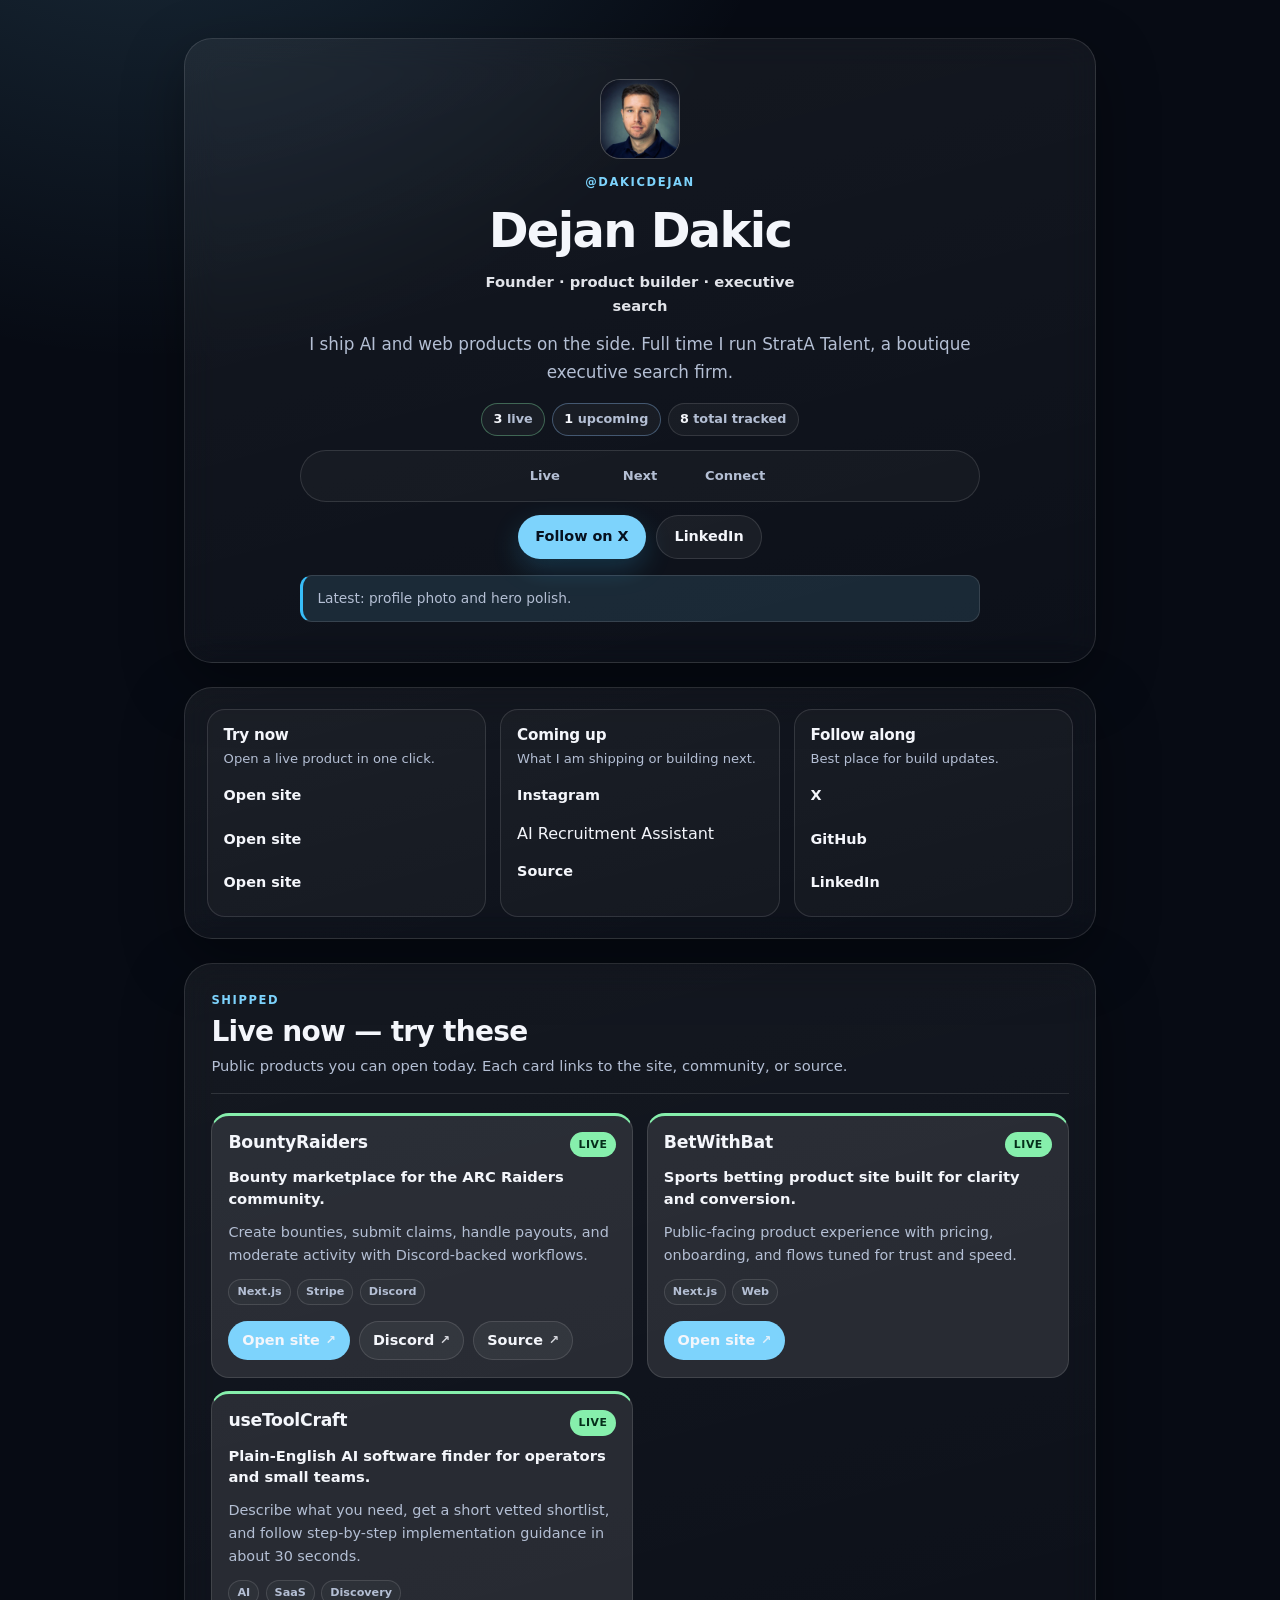
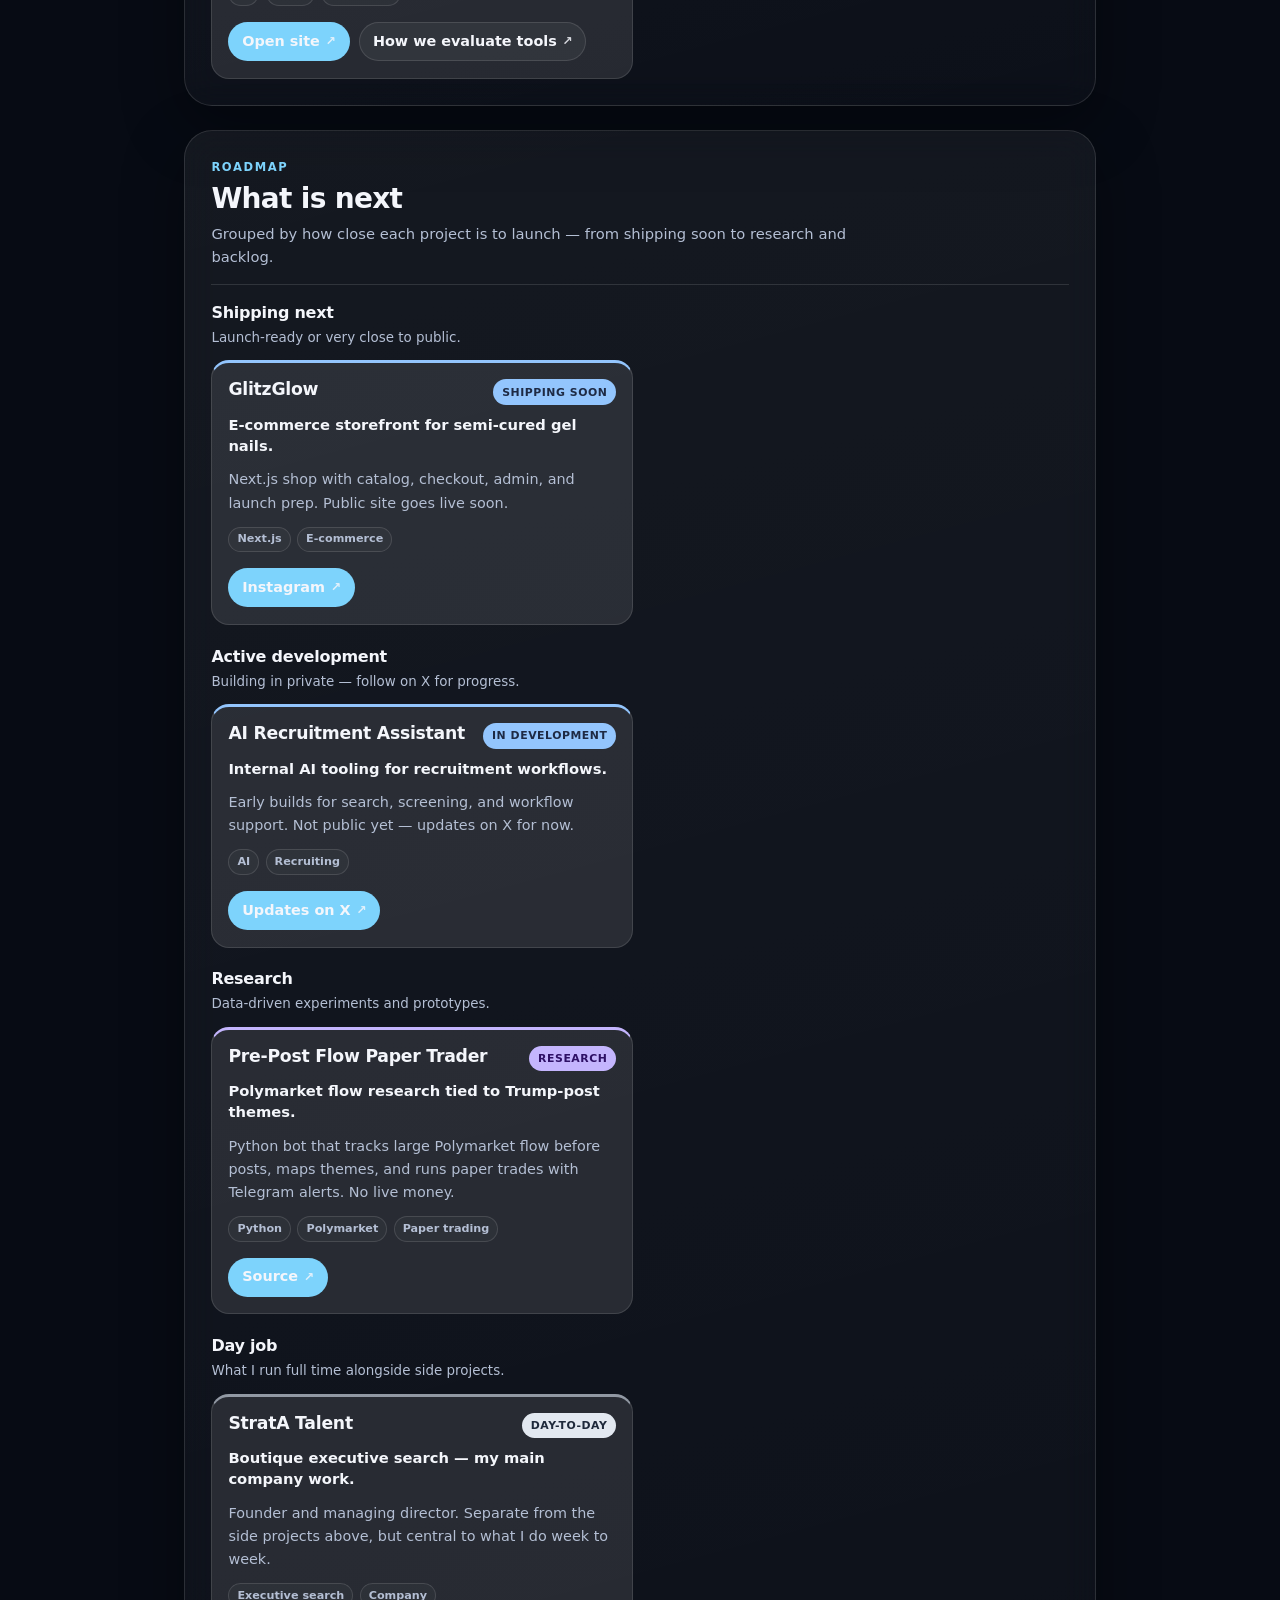
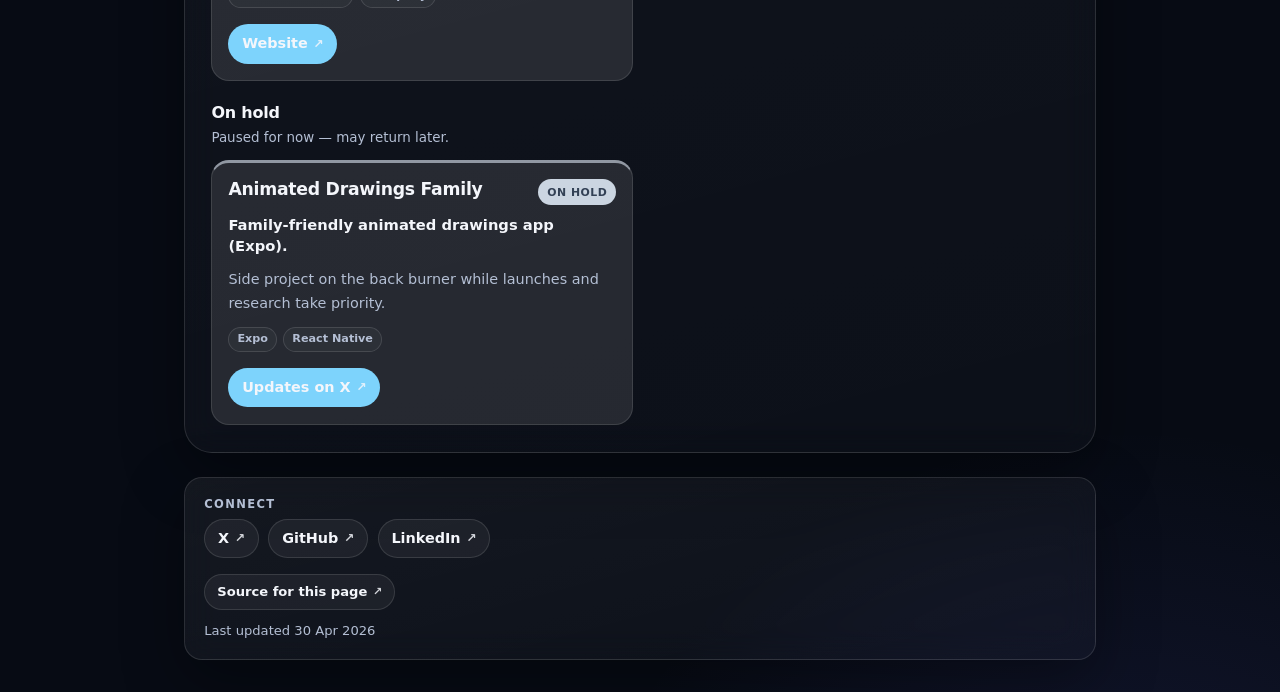
==== commit 49af8634: "Add X profile photo to hero avatar Co-authored-by: Cursor <cursoragent@cursor.com>" ====
--- a/index.html
+++ b/index.html
@@ -17,6 +17,7 @@
     <link rel="canonical" href="https://kidemaestro.github.io/linktree/">
     <title>Dejan Dakic — projects</title>
     <link rel="icon" href="assets/favicon.svg" type="image/svg+xml">
+    <link rel="preload" as="image" href="assets/profile.jpg">
     <link rel="stylesheet" href="assets/styles.css">
   </head>
   <body>
--- a/assets/styles.css
+++ b/assets/styles.css
@@ -137,6 +137,7 @@
   width: 5rem;
   height: 5rem;
   place-items: center;
+  overflow: hidden;
   border: 1px solid rgba(255, 255, 255, 0.2);
   border-radius: 1.25rem;
   color: #08111f;
@@ -144,6 +145,18 @@
   font-weight: 800;
   letter-spacing: -0.04em;
   background: linear-gradient(135deg, #7dd3fc, #c4b5fd);
+}
+
+.avatar--photo {
+  padding: 0;
+  background: rgba(255, 255, 255, 0.04);
+}
+
+.avatar__image {
+  display: block;
+  width: 100%;
+  height: 100%;
+  object-fit: cover;
 }
 
 .eyebrow {
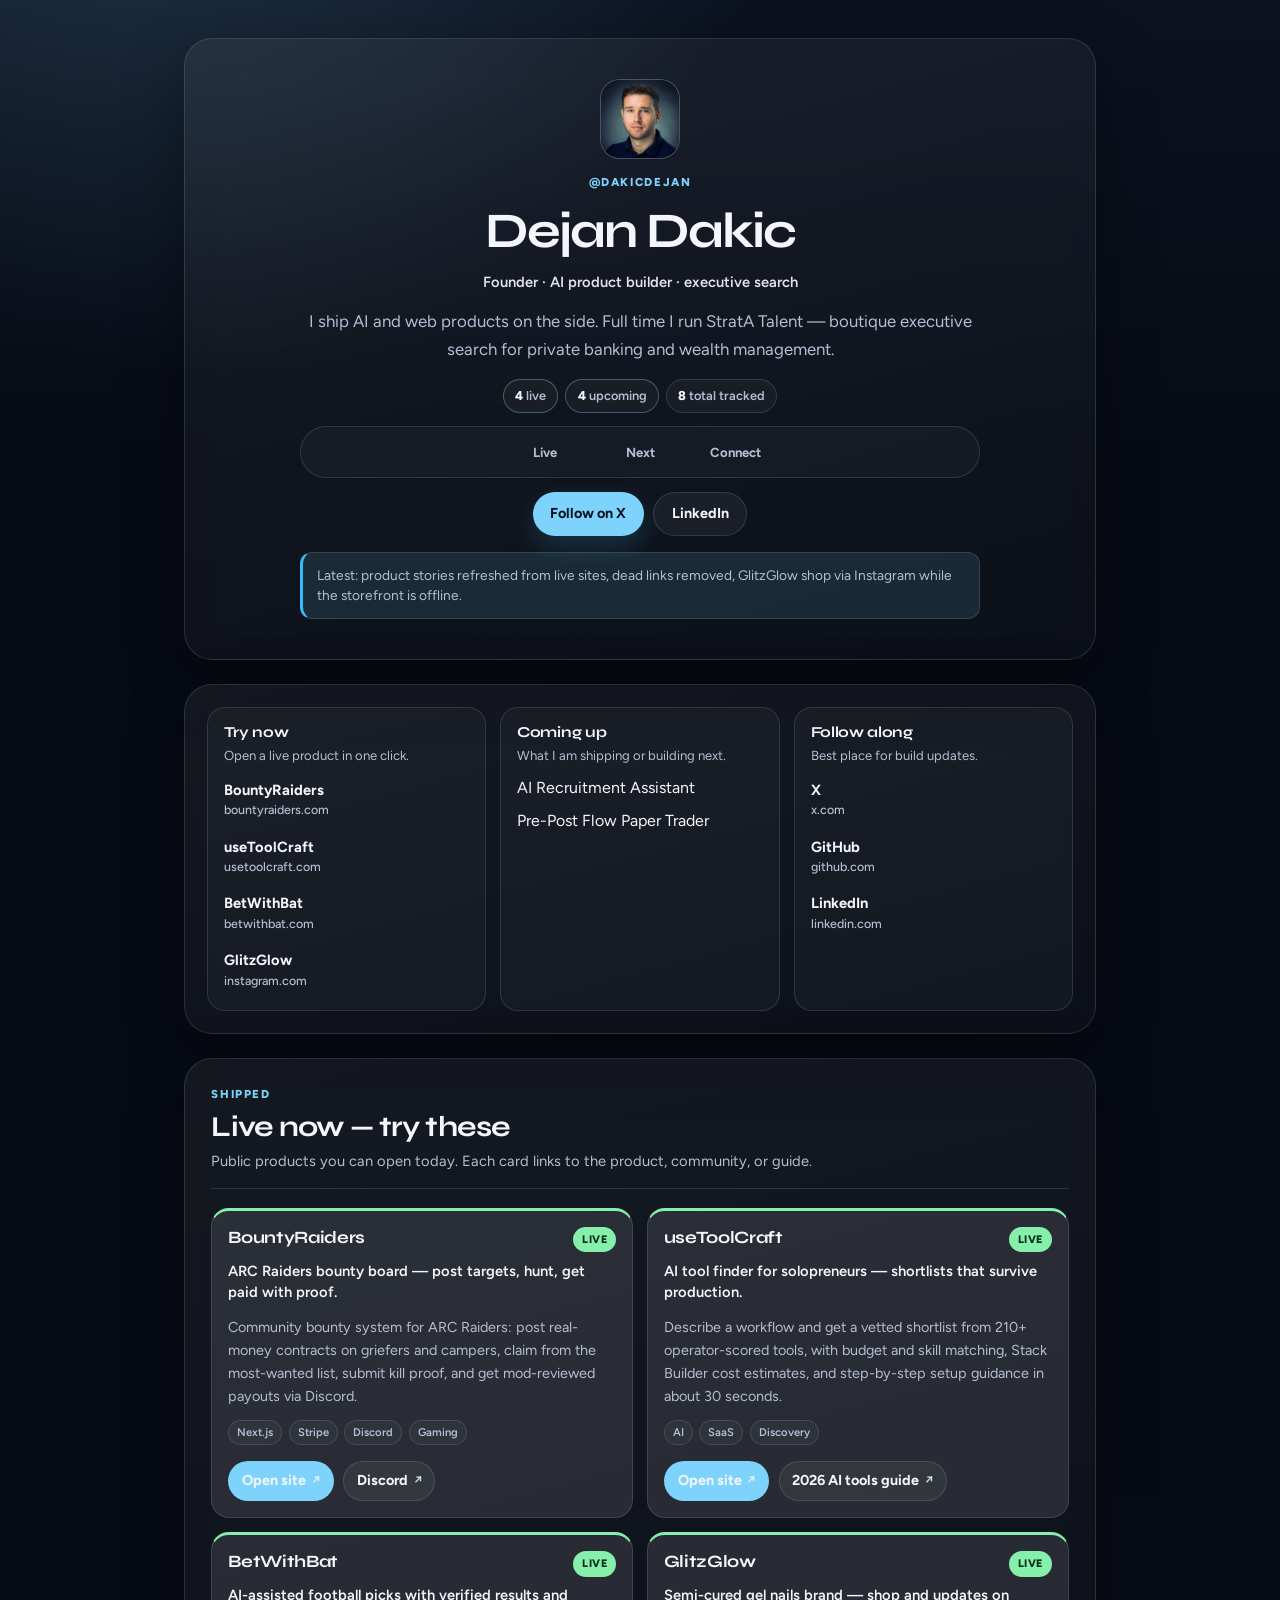
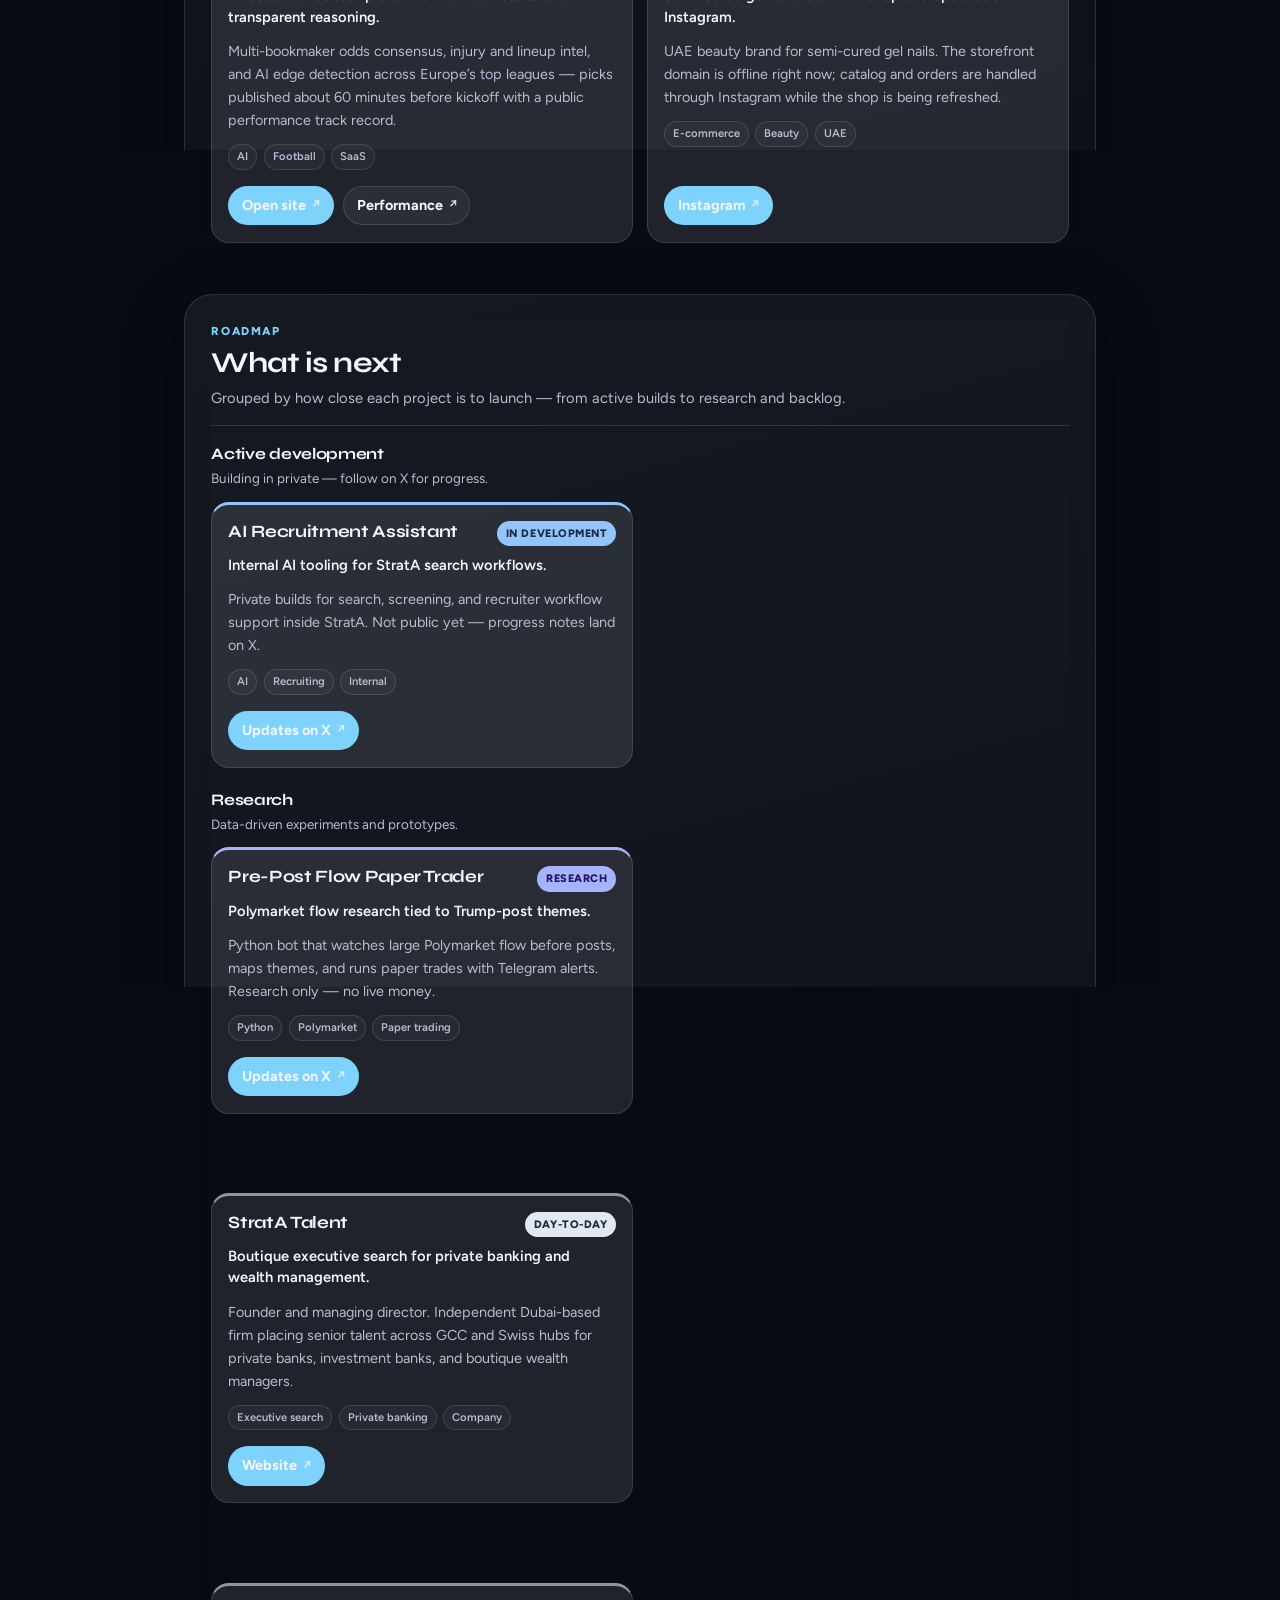
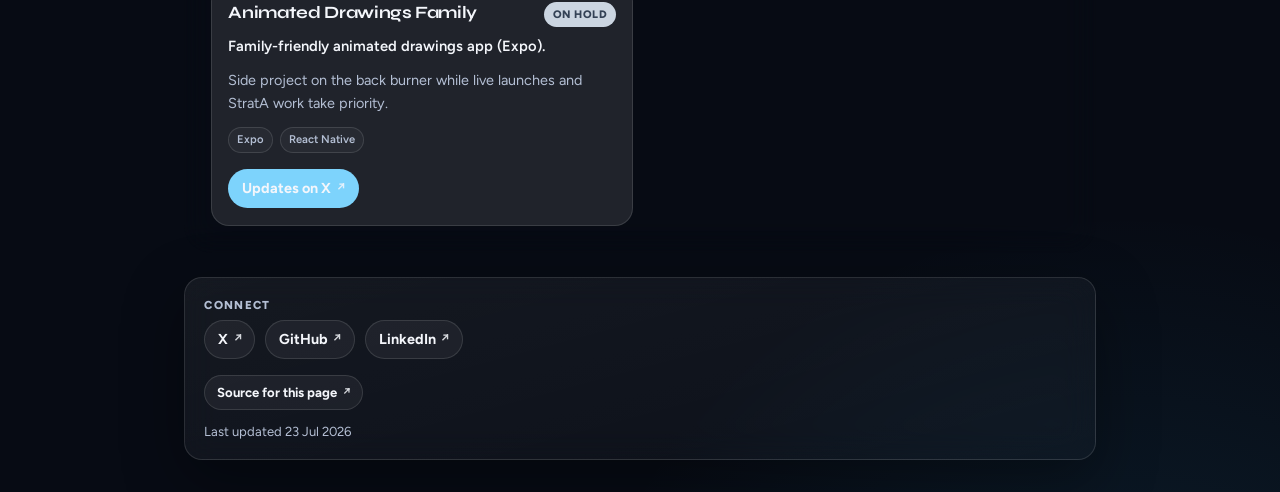
==== commit ed5601b9: "Refresh Linktree with live product copy and UX polish Update project summaries from BountyRaiders, u" ====
--- a/index.html
+++ b/index.html
@@ -3,28 +3,31 @@
   <head>
     <meta charset="utf-8">
     <meta name="viewport" content="width=device-width, initial-scale=1">
-    <meta name="description" content="Dejan Dakic — live products, what is shipping next, and where to connect.">
+    <meta name="description" content="Dejan Dakic — live AI and web products, StratA Talent, and what ships next.">
     <meta property="og:title" content="Dejan Dakic — projects">
-    <meta property="og:description" content="Live builds, upcoming launches, and links from my X bio.">
+    <meta property="og:description" content="BountyRaiders, useToolCraft, BetWithBat, and the roadmap behind them.">
     <meta property="og:type" content="website">
     <meta property="og:url" content="https://kidemaestro.github.io/linktree/">
     <meta property="og:image" content="https://kidemaestro.github.io/linktree/assets/social-card.svg">
     <meta name="twitter:card" content="summary_large_image">
     <meta name="twitter:title" content="Dejan Dakic — projects">
-    <meta name="twitter:description" content="Live builds, upcoming launches, and links from my X bio.">
+    <meta name="twitter:description" content="BountyRaiders, useToolCraft, BetWithBat, and the roadmap behind them.">
     <meta name="twitter:image" content="https://kidemaestro.github.io/linktree/assets/social-card.svg">
     <meta name="theme-color" content="#070b14">
     <link rel="canonical" href="https://kidemaestro.github.io/linktree/">
     <title>Dejan Dakic — projects</title>
     <link rel="icon" href="assets/favicon.svg" type="image/svg+xml">
     <link rel="preload" as="image" href="assets/profile.jpg">
+    <link rel="preconnect" href="https://fonts.googleapis.com">
+    <link rel="preconnect" href="https://fonts.gstatic.com" crossorigin>
+    <link href="https://fonts.googleapis.com/css2?family=Figtree:wght@500;600;700;800&family=Syne:wght@700;800&display=swap" rel="stylesheet">
     <link rel="stylesheet" href="assets/styles.css">
   </head>
   <body>
     <a class="skip-link" href="#live-section">Skip to projects</a>
     <div class="page-shell">
       <main id="app" class="site" aria-live="polite">
-        <header class="hero panel" aria-labelledby="profile-name">
+        <header class="hero panel reveal" aria-labelledby="profile-name">
           <div class="avatar" id="profile-avatar" aria-hidden="true"></div>
           <p class="eyebrow" id="profile-handle"></p>
           <h1 id="profile-name"></h1>
@@ -36,34 +39,34 @@
           <p id="profile-changelog" class="hero-changelog" hidden></p>
         </header>
 
-        <section class="overview panel" id="overview-panel" aria-labelledby="overview-heading">
+        <section class="overview panel reveal" id="overview-panel" aria-labelledby="overview-heading">
           <h2 class="visually-hidden" id="overview-heading">At a glance</h2>
           <div class="overview-grid" id="overview-grid"></div>
         </section>
 
-        <section class="section-block panel" id="live-section" aria-labelledby="published-heading">
+        <section class="section-block panel reveal" id="live-section" aria-labelledby="published-heading">
           <div class="section-heading">
             <p class="eyebrow">Shipped</p>
             <h2 id="published-heading">Live now — try these</h2>
             <p class="section-lede">
-              Public products you can open today. Each card links to the site, community, or source.
+              Public products you can open today. Each card links to the product, community, or guide.
             </p>
           </div>
           <div id="published-projects" class="project-grid"></div>
         </section>
 
-        <section class="section-block panel" id="next-section" aria-labelledby="ongoing-heading">
+        <section class="section-block panel reveal" id="next-section" aria-labelledby="ongoing-heading">
           <div class="section-heading">
             <p class="eyebrow">Roadmap</p>
             <h2 id="ongoing-heading">What is next</h2>
             <p class="section-lede">
-              Grouped by how close each project is to launch — from shipping soon to research and backlog.
+              Grouped by how close each project is to launch — from active builds to research and backlog.
             </p>
           </div>
           <div id="upcoming-groups" class="project-groups"></div>
         </section>
 
-        <footer class="footer panel" id="connect">
+        <footer class="footer panel reveal" id="connect">
           <div>
             <p class="footer-label">Connect</p>
             <nav id="social-links" class="social-links" aria-label="Social links"></nav>
--- a/assets/styles.css
+++ b/assets/styles.css
@@ -11,13 +11,15 @@
   --accent-soft: rgba(125, 211, 252, 0.12);
   --live: #86efac;
   --next: #93c5fd;
-  --research: #c4b5fd;
+  --research: #a5b4fc;
   --shadow: 0 20px 60px rgba(0, 0, 0, 0.35);
   --radius-lg: 28px;
   --radius-md: 18px;
   --radius-sm: 12px;
   --content-width: 680px;
   --page-width: 960px;
+  --font-display: "Syne", "Segoe UI", ui-sans-serif, system-ui, sans-serif;
+  --font-body: "Figtree", "Segoe UI", ui-sans-serif, system-ui, sans-serif;
 }
 
 *,
@@ -42,29 +44,28 @@
     animation-iteration-count: 1 !important;
     transition-duration: 0.01ms !important;
   }
+
+  .reveal,
+  .project-card {
+    animation: none !important;
+    opacity: 1 !important;
+    transform: none !important;
+  }
 }
 
 body {
   margin: 0;
   min-height: 100vh;
   color: var(--text);
-  font-family:
-    "Segoe UI",
-    ui-sans-serif,
-    system-ui,
-    -apple-system,
-    BlinkMacSystemFont,
-    Roboto,
-    "Helvetica Neue",
-    Arial,
-    sans-serif;
+  font-family: var(--font-body);
   font-size: 1rem;
   line-height: 1.6;
   -webkit-font-smoothing: antialiased;
   text-rendering: optimizeLegibility;
   background:
-    radial-gradient(circle at 12% -8%, rgba(125, 211, 252, 0.2), transparent 42rem),
-    radial-gradient(circle at 88% 108%, rgba(99, 102, 241, 0.16), transparent 36rem),
+    radial-gradient(circle at 12% -8%, rgba(125, 211, 252, 0.22), transparent 42rem),
+    radial-gradient(circle at 88% 108%, rgba(56, 189, 248, 0.12), transparent 36rem),
+    linear-gradient(180deg, rgba(15, 23, 42, 0.55), transparent 28rem),
     var(--bg);
 }
 
@@ -123,6 +124,38 @@
   backdrop-filter: blur(16px);
 }
 
+.reveal {
+  animation: rise-in 560ms cubic-bezier(0.22, 1, 0.36, 1) both;
+}
+
+.reveal:nth-of-type(2) {
+  animation-delay: 70ms;
+}
+
+.reveal:nth-of-type(3) {
+  animation-delay: 120ms;
+}
+
+.reveal:nth-of-type(4) {
+  animation-delay: 170ms;
+}
+
+.reveal:nth-of-type(5) {
+  animation-delay: 220ms;
+}
+
+@keyframes rise-in {
+  from {
+    opacity: 0;
+    transform: translateY(14px);
+  }
+
+  to {
+    opacity: 1;
+    transform: translateY(0);
+  }
+}
+
 .hero {
   display: grid;
   justify-items: center;
@@ -144,7 +177,7 @@
   font-size: 1.45rem;
   font-weight: 800;
   letter-spacing: -0.04em;
-  background: linear-gradient(135deg, #7dd3fc, #c4b5fd);
+  background: linear-gradient(135deg, #7dd3fc, #38bdf8);
 }
 
 .avatar--photo {
@@ -189,23 +222,26 @@
 h1 {
   max-width: 16ch;
   margin-bottom: 0;
-  font-size: clamp(1.85rem, 6vw, 3rem);
-  line-height: 1.08;
-  letter-spacing: -0.035em;
+  font-family: var(--font-display);
+  font-size: clamp(1.95rem, 6vw, 3.1rem);
+  line-height: 1.05;
+  letter-spacing: -0.04em;
 }
 
 h2 {
   margin-bottom: 0;
-  font-size: clamp(1.25rem, 3.5vw, 1.75rem);
-  line-height: 1.15;
-  letter-spacing: -0.025em;
+  font-family: var(--font-display);
+  font-size: clamp(1.3rem, 3.5vw, 1.8rem);
+  line-height: 1.12;
+  letter-spacing: -0.03em;
 }
 
 h3 {
   margin-bottom: 0;
-  font-size: 1.05rem;
+  font-family: var(--font-display);
+  font-size: 1.08rem;
   line-height: 1.25;
-  letter-spacing: -0.015em;
+  letter-spacing: -0.02em;
 }
 
 .hero-role {
@@ -357,21 +393,33 @@
 }
 
 .overview-link {
-  display: inline-flex;
-  align-items: center;
-  min-height: 2.25rem;
+  display: flex;
+  width: 100%;
+  flex-direction: column;
+  align-items: flex-start;
+  gap: 0.15rem;
+  min-height: 2.5rem;
+  padding: 0.35rem 0;
   color: var(--text);
-  font-size: 0.9rem;
-  font-weight: 600;
   text-decoration: none;
 }
 
-.overview-link:hover,
-.overview-link:focus-visible {
+.overview-link:hover .overview-link__title,
+.overview-link:focus-visible .overview-link__title {
   color: var(--accent);
-  outline: none;
-  text-decoration: underline;
-  text-underline-offset: 0.18em;
+}
+
+.overview-link__title {
+  font-size: 0.92rem;
+  font-weight: 700;
+  line-height: 1.3;
+}
+
+.overview-link__meta {
+  color: var(--muted);
+  font-size: 0.78rem;
+  font-weight: 500;
+  line-height: 1.35;
 }
 
 .button,
@@ -506,6 +554,19 @@
   border-radius: var(--radius-md);
   background: var(--surface-strong);
   border-top: 3px solid var(--line);
+  animation: rise-in 520ms cubic-bezier(0.22, 1, 0.36, 1) both;
+  animation-delay: var(--card-delay, 0ms);
+  transition:
+    transform 180ms ease,
+    border-color 180ms ease,
+    background 180ms ease;
+}
+
+.project-card:hover,
+.project-card:focus-within {
+  transform: translateY(-2px);
+  border-color: rgba(125, 211, 252, 0.35);
+  background: rgba(255, 255, 255, 0.12);
 }
 
 .project-card[data-stage="live"] {
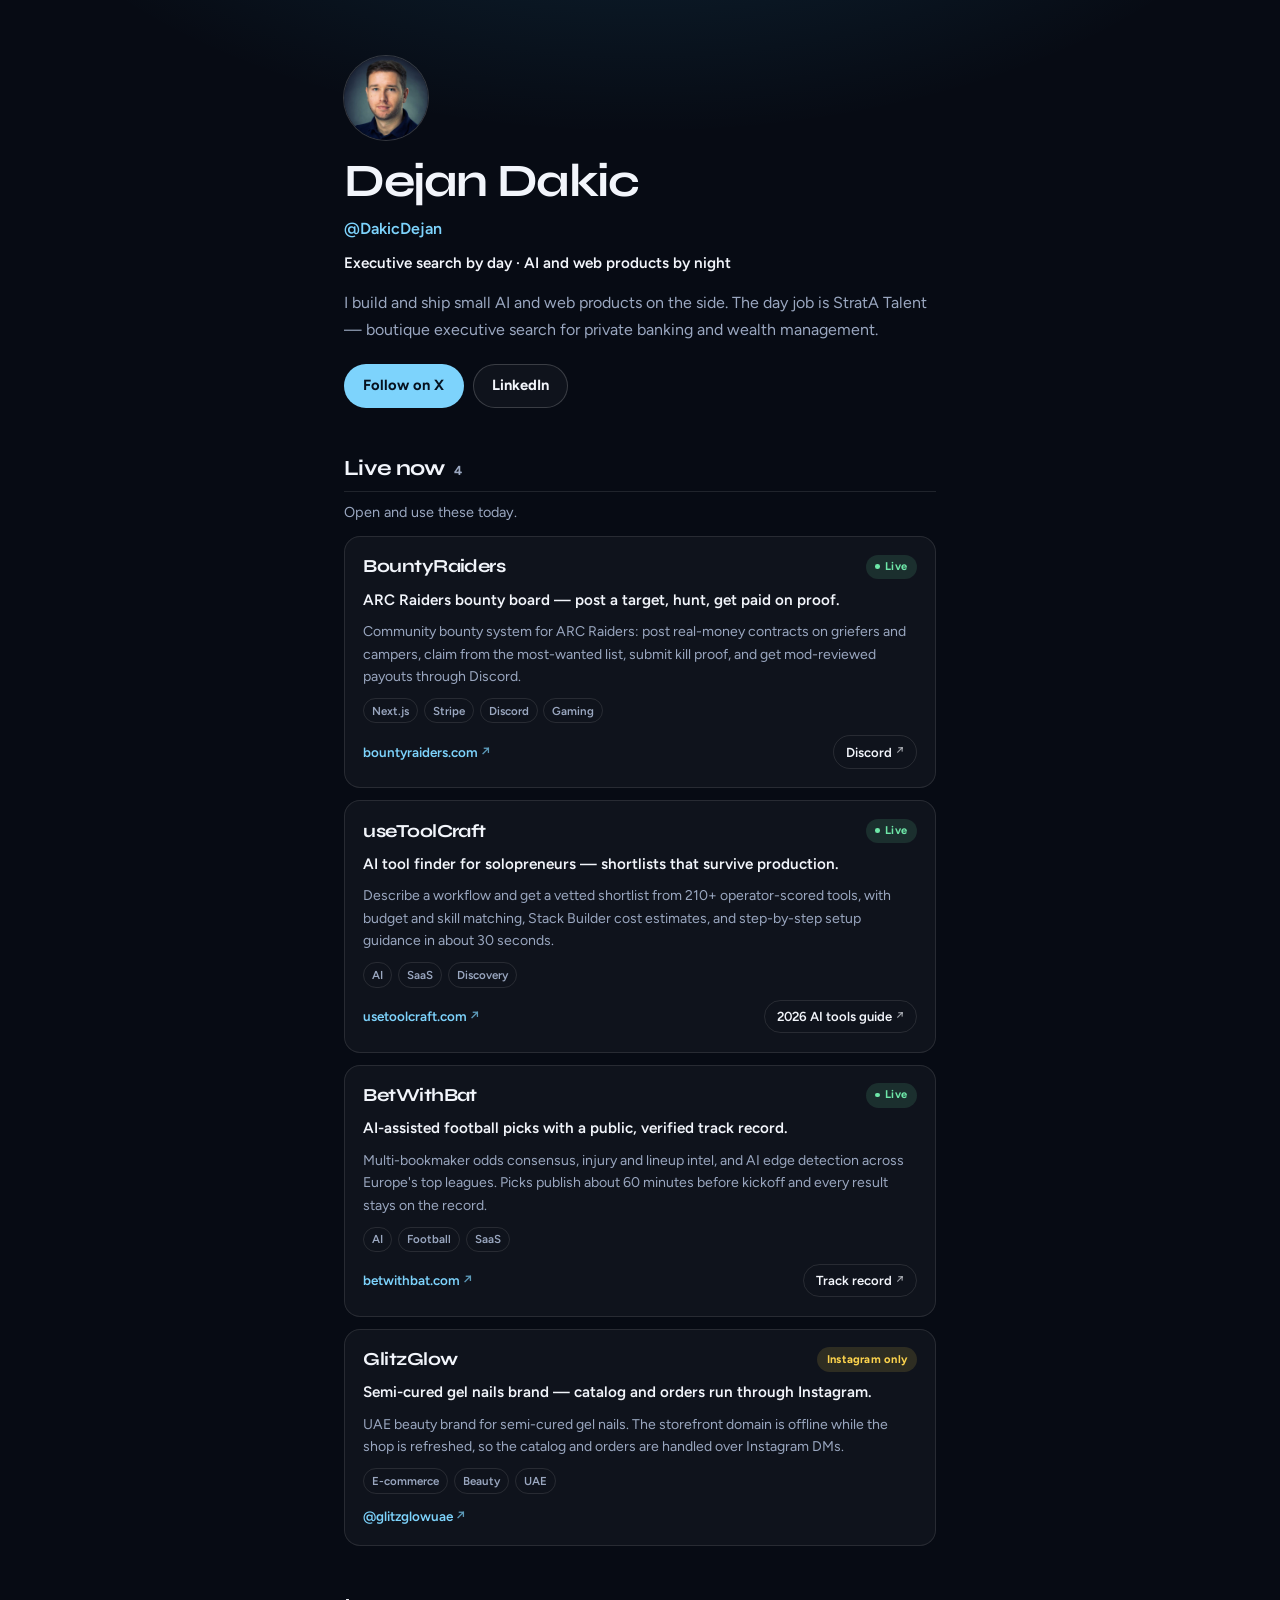
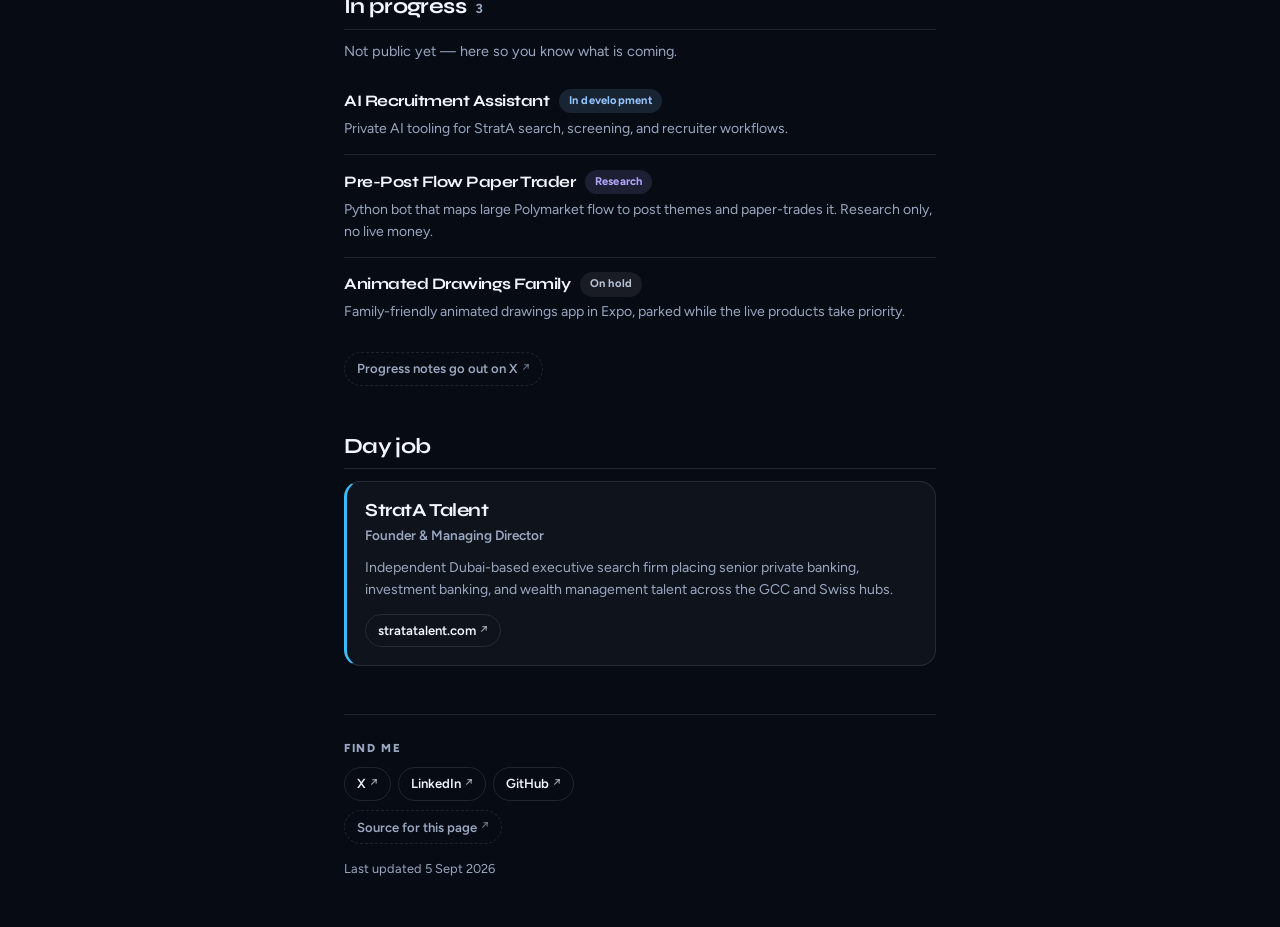
==== commit 1f30c0f2: "Redesign around what a visitor actually taps The page said everything three times. Each live product" ====
--- a/index.html
+++ b/index.html
@@ -3,16 +3,15 @@
   <head>
     <meta charset="utf-8">
     <meta name="viewport" content="width=device-width, initial-scale=1">
-    <meta name="description" content="Dejan Dakic — live AI and web products, StratA Talent, and what ships next.">
+    <meta name="description" content="Dejan Dakic — live AI and web products, what is in progress, and StratA Talent executive search.">
     <meta property="og:title" content="Dejan Dakic — projects">
-    <meta property="og:description" content="BountyRaiders, useToolCraft, BetWithBat, and the roadmap behind them.">
+    <meta property="og:description" content="BountyRaiders, useToolCraft, BetWithBat, GlitzGlow — and what is being built next.">
     <meta property="og:type" content="website">
     <meta property="og:url" content="https://kidemaestro.github.io/linktree/">
     <meta property="og:image" content="https://kidemaestro.github.io/linktree/assets/social-card.svg">
     <meta name="twitter:card" content="summary_large_image">
     <meta name="twitter:title" content="Dejan Dakic — projects">
-    <meta name="twitter:description" content="BountyRaiders, useToolCraft, BetWithBat, and the roadmap behind them.">
-    <meta name="twitter:image" content="https://kidemaestro.github.io/linktree/assets/social-card.svg">
+    <meta name="twitter:description" content="BountyRaiders, useToolCraft, BetWithBat, GlitzGlow — and what is being built next.">
     <meta name="theme-color" content="#070b14">
     <link rel="canonical" href="https://kidemaestro.github.io/linktree/">
     <title>Dejan Dakic — projects</title>
@@ -24,60 +23,68 @@
     <link rel="stylesheet" href="assets/styles.css">
   </head>
   <body>
-    <a class="skip-link" href="#live-section">Skip to projects</a>
-    <div class="page-shell">
-      <main id="app" class="site" aria-live="polite">
-        <header class="hero panel reveal" aria-labelledby="profile-name">
-          <div class="avatar" id="profile-avatar" aria-hidden="true"></div>
-          <p class="eyebrow" id="profile-handle"></p>
-          <h1 id="profile-name"></h1>
-          <p class="hero-role" id="profile-role"></p>
-          <p class="hero-copy" id="profile-tagline"></p>
-          <ul class="hero-stats" id="hero-stats" aria-label="Project overview"></ul>
-          <nav class="page-nav" id="page-nav" aria-label="Jump to section"></nav>
-          <div class="hero-actions" id="hero-actions"></div>
-          <p id="profile-changelog" class="hero-changelog" hidden></p>
-        </header>
+    <a class="skip-link" href="#live">Skip to live products</a>
 
-        <section class="overview panel reveal" id="overview-panel" aria-labelledby="overview-heading">
-          <h2 class="visually-hidden" id="overview-heading">At a glance</h2>
-          <div class="overview-grid" id="overview-grid"></div>
+    <div id="app" class="shell">
+      <header class="hero">
+        <div class="avatar" id="profile-avatar" aria-hidden="true"></div>
+        <h1 id="profile-name"></h1>
+        <p class="hero__handle" id="profile-handle"></p>
+        <p class="hero__role" id="profile-role"></p>
+        <p class="hero__tagline" id="profile-tagline"></p>
+        <div class="hero__actions" id="profile-actions"></div>
+        <p class="hero__note" id="profile-note" hidden></p>
+      </header>
+
+      <main>
+        <section class="section" id="live" aria-labelledby="live-heading">
+          <div class="section__head">
+            <h2 id="live-heading">Live now</h2>
+            <span class="count" id="live-count"></span>
+          </div>
+          <p class="section__lede">Open and use these today.</p>
+          <ul class="cards" id="live-list"></ul>
         </section>
 
-        <section class="section-block panel reveal" id="live-section" aria-labelledby="published-heading">
-          <div class="section-heading">
-            <p class="eyebrow">Shipped</p>
-            <h2 id="published-heading">Live now — try these</h2>
-            <p class="section-lede">
-              Public products you can open today. Each card links to the product, community, or guide.
-            </p>
+        <section class="section" id="next" aria-labelledby="next-heading">
+          <div class="section__head">
+            <h2 id="next-heading">In progress</h2>
+            <span class="count" id="next-count"></span>
           </div>
-          <div id="published-projects" class="project-grid"></div>
+          <p class="section__lede">Not public yet — here so you know what is coming.</p>
+          <ul class="queue" id="next-list"></ul>
+          <p class="section__note" id="next-note"></p>
         </section>
 
-        <section class="section-block panel reveal" id="next-section" aria-labelledby="ongoing-heading">
-          <div class="section-heading">
-            <p class="eyebrow">Roadmap</p>
-            <h2 id="ongoing-heading">What is next</h2>
-            <p class="section-lede">
-              Grouped by how close each project is to launch — from active builds to research and backlog.
-            </p>
+        <section class="section" id="work" aria-labelledby="work-heading">
+          <div class="section__head">
+            <h2 id="work-heading">Day job</h2>
           </div>
-          <div id="upcoming-groups" class="project-groups"></div>
+          <div class="work" id="work-card"></div>
         </section>
+      </main>
 
-        <footer class="footer panel reveal" id="connect">
-          <div>
-            <p class="footer-label">Connect</p>
-            <nav id="social-links" class="social-links" aria-label="Social links"></nav>
-          </div>
-          <div class="footer-meta">
-            <nav id="meta-links" class="meta-links" aria-label="Page meta links"></nav>
-            <p id="last-updated" class="last-updated"></p>
-          </div>
-        </footer>
-      </main>
+      <footer class="footer" id="connect">
+        <p class="footer__label">Find me</p>
+        <nav class="links" id="social-links" aria-label="Social links"></nav>
+        <nav class="links links--quiet" id="meta-links" aria-label="Page links"></nav>
+        <p class="footer__updated" id="last-updated"></p>
+      </footer>
     </div>
+
+    <noscript>
+      <div class="shell noscript">
+        <h1>Dejan Dakic</h1>
+        <p>
+          The project list on this page is rendered with JavaScript. With it turned
+          off, here are the links that matter most:
+          <a href="https://x.com/DakicDejan">X</a>,
+          <a href="https://www.linkedin.com/in/dejandakic/">LinkedIn</a>,
+          <a href="https://github.com/kidemaestro">GitHub</a>,
+          <a href="https://stratatalent.com">StratA Talent</a>.
+        </p>
+      </div>
+    </noscript>
 
     <script src="data/site.js"></script>
     <script src="assets/script.js"></script>
--- a/assets/styles.css
+++ b/assets/styles.css
@@ -1,23 +1,28 @@
+/* Dejan Dakic — project hub. One column, mobile first, no framework. */
+
 :root {
   color-scheme: dark;
+
   --bg: #070b14;
-  --surface: rgba(255, 255, 255, 0.06);
-  --surface-strong: rgba(255, 255, 255, 0.1);
-  --text: #f4f6fb;
-  --muted: #b4bfd4;
-  --line: rgba(255, 255, 255, 0.12);
+  --text: #f2f5fb;
+  --muted: #9aa7c0;
+  --line: rgba(255, 255, 255, 0.1);
+  --line-strong: rgba(255, 255, 255, 0.18);
+  --surface: rgba(255, 255, 255, 0.035);
+  --surface-hover: rgba(255, 255, 255, 0.06);
+
   --accent: #7dd3fc;
   --accent-strong: #38bdf8;
-  --accent-soft: rgba(125, 211, 252, 0.12);
-  --live: #86efac;
-  --next: #93c5fd;
-  --research: #a5b4fc;
-  --shadow: 0 20px 60px rgba(0, 0, 0, 0.35);
-  --radius-lg: 28px;
-  --radius-md: 18px;
-  --radius-sm: 12px;
-  --content-width: 680px;
-  --page-width: 960px;
+  --live: #6ee7a8;
+  --building: #93c5fd;
+  --research: #b3a6fc;
+  --paused: #b7c2d6;
+  --alt: #fcd34d;
+
+  --radius: 16px;
+  --radius-sm: 10px;
+  --column: 640px;
+
   --font-display: "Syne", "Segoe UI", ui-sans-serif, system-ui, sans-serif;
   --font-body: "Figtree", "Segoe UI", ui-sans-serif, system-ui, sans-serif;
 }
@@ -30,27 +35,6 @@
 
 html {
   scroll-behavior: smooth;
-}
-
-@media (prefers-reduced-motion: reduce) {
-  html {
-    scroll-behavior: auto;
-  }
-
-  *,
-  *::before,
-  *::after {
-    animation-duration: 0.01ms !important;
-    animation-iteration-count: 1 !important;
-    transition-duration: 0.01ms !important;
-  }
-
-  .reveal,
-  .project-card {
-    animation: none !important;
-    opacity: 1 !important;
-    transform: none !important;
-  }
 }
 
 body {
@@ -60,731 +44,561 @@
   font-family: var(--font-body);
   font-size: 1rem;
   line-height: 1.6;
+  background:
+    radial-gradient(60rem 32rem at 50% -14rem, rgba(56, 189, 248, 0.18), transparent 70%),
+    var(--bg);
   -webkit-font-smoothing: antialiased;
-  text-rendering: optimizeLegibility;
-  background:
-    radial-gradient(circle at 12% -8%, rgba(125, 211, 252, 0.22), transparent 42rem),
-    radial-gradient(circle at 88% 108%, rgba(56, 189, 248, 0.12), transparent 36rem),
-    linear-gradient(180deg, rgba(15, 23, 42, 0.55), transparent 28rem),
-    var(--bg);
+}
+
+h1,
+h2,
+h3 {
+  margin: 0;
+  font-family: var(--font-display);
+  letter-spacing: -0.03em;
+  line-height: 1.15;
+}
+
+p {
+  margin: 0;
+}
+
+ul {
+  margin: 0;
+  padding: 0;
+  list-style: none;
 }
 
 a {
   color: inherit;
 }
 
-.visually-hidden {
-  position: absolute;
-  width: 1px;
-  height: 1px;
-  padding: 0;
-  margin: -1px;
-  overflow: hidden;
-  clip: rect(0, 0, 0, 0);
-  white-space: nowrap;
-  border: 0;
+:focus-visible {
+  outline: 2px solid var(--accent);
+  outline-offset: 3px;
+  border-radius: 4px;
 }
 
 .skip-link {
   position: absolute;
   top: 0.75rem;
   left: 0.75rem;
-  z-index: 100;
-  padding: 0.65rem 1rem;
+  z-index: 20;
+  padding: 0.6rem 1rem;
   border-radius: 999px;
-  color: #07111f;
+  color: #06121f;
   font-weight: 700;
   text-decoration: none;
   background: var(--accent);
-  transform: translateY(-140%);
+  transform: translateY(-150%);
   transition: transform 160ms ease;
 }
 
 .skip-link:focus {
   transform: translateY(0);
-  outline: 2px solid #fff;
-  outline-offset: 2px;
-}
-
-.page-shell {
-  width: min(100%, var(--page-width));
+}
+
+.shell {
+  width: min(100%, var(--column));
   margin: 0 auto;
-  padding: clamp(1rem, 3vw, 2.5rem) clamp(1rem, 3vw, 1.5rem) 2rem;
-}
-
-.site {
-  display: grid;
-  gap: clamp(1rem, 2.5vw, 1.5rem);
-}
-
-.panel {
-  border: 1px solid var(--line);
-  background: linear-gradient(165deg, var(--surface), rgba(255, 255, 255, 0.025));
-  box-shadow: var(--shadow);
-  backdrop-filter: blur(16px);
-}
-
-.reveal {
-  animation: rise-in 560ms cubic-bezier(0.22, 1, 0.36, 1) both;
-}
-
-.reveal:nth-of-type(2) {
-  animation-delay: 70ms;
-}
-
-.reveal:nth-of-type(3) {
-  animation-delay: 120ms;
-}
-
-.reveal:nth-of-type(4) {
-  animation-delay: 170ms;
-}
-
-.reveal:nth-of-type(5) {
-  animation-delay: 220ms;
-}
-
-@keyframes rise-in {
-  from {
-    opacity: 0;
-    transform: translateY(14px);
-  }
-
-  to {
-    opacity: 1;
-    transform: translateY(0);
-  }
-}
+  padding: clamp(2rem, 7vw, 3.5rem) clamp(1.1rem, 4vw, 1.5rem) 3rem;
+  display: grid;
+  gap: clamp(2.25rem, 6vw, 3rem);
+}
+
+/* ---------- hero ---------- */
 
 .hero {
   display: grid;
-  justify-items: center;
-  gap: 0.85rem;
-  padding: clamp(1.35rem, 4vw, 2.5rem);
-  text-align: center;
-  border-radius: var(--radius-lg);
+  justify-items: start;
+  gap: 0.6rem;
 }
 
 .avatar {
   display: grid;
-  width: 5rem;
-  height: 5rem;
+  width: 5.25rem;
+  height: 5.25rem;
+  margin-bottom: 0.35rem;
   place-items: center;
   overflow: hidden;
-  border: 1px solid rgba(255, 255, 255, 0.2);
-  border-radius: 1.25rem;
-  color: #08111f;
-  font-size: 1.45rem;
+  border-radius: 50%;
+  color: #06121f;
+  font-family: var(--font-display);
+  font-size: 1.5rem;
   font-weight: 800;
-  letter-spacing: -0.04em;
-  background: linear-gradient(135deg, #7dd3fc, #38bdf8);
+  background: linear-gradient(140deg, var(--accent), var(--accent-strong));
 }
 
 .avatar--photo {
-  padding: 0;
-  background: rgba(255, 255, 255, 0.04);
+  background: var(--surface);
+  box-shadow: 0 0 0 1px var(--line-strong);
 }
 
 .avatar__image {
-  display: block;
   width: 100%;
   height: 100%;
   object-fit: cover;
 }
 
-.eyebrow {
-  margin: 0;
+.hero h1 {
+  font-size: clamp(2.1rem, 8vw, 2.9rem);
+}
+
+.hero__handle {
+  margin-top: -0.15rem;
+}
+
+.hero__handle-link {
   color: var(--accent);
+  font-weight: 600;
+  text-decoration: none;
+}
+
+.hero__handle-link:hover {
+  text-decoration: underline;
+  text-underline-offset: 0.25em;
+}
+
+.hero__role {
+  color: var(--text);
+  font-size: 0.95rem;
+  font-weight: 600;
+}
+
+.hero__tagline {
+  margin-top: 0.35rem;
+  color: var(--muted);
+  font-size: 1rem;
+  line-height: 1.65;
+}
+
+.hero__actions {
+  display: flex;
+  flex-wrap: wrap;
+  gap: 0.55rem;
+  margin-top: 0.7rem;
+}
+
+.hero__note {
+  margin-top: 0.5rem;
+  padding-left: 0.85rem;
+  border-left: 2px solid var(--accent-strong);
+  color: var(--muted);
+  font-size: 0.88rem;
+  line-height: 1.55;
+}
+
+.button {
+  display: inline-flex;
+  align-items: center;
+  min-height: 2.75rem;
+  padding: 0 1.15rem;
+  border: 1px solid var(--line-strong);
+  border-radius: 999px;
+  font-size: 0.92rem;
+  font-weight: 700;
+  text-decoration: none;
+  background: var(--surface);
+  transition: background 160ms ease, border-color 160ms ease, transform 160ms ease;
+}
+
+.button:hover {
+  transform: translateY(-1px);
+  border-color: var(--accent);
+  background: var(--surface-hover);
+}
+
+.button--primary {
+  color: #06121f;
+  border-color: transparent;
+  background: var(--accent);
+}
+
+.button--primary:hover {
+  background: var(--accent-strong);
+}
+
+/* ---------- sections ---------- */
+
+main {
+  display: grid;
+  gap: clamp(2.25rem, 6vw, 3rem);
+}
+
+.section {
+  display: grid;
+  gap: 0.75rem;
+  scroll-margin-top: 1.5rem;
+}
+
+.section__head {
+  display: flex;
+  align-items: baseline;
+  gap: 0.55rem;
+  padding-bottom: 0.6rem;
+  border-bottom: 1px solid var(--line);
+}
+
+.section__head h2 {
+  font-size: 1.35rem;
+}
+
+.count {
+  color: var(--muted);
+  font-size: 0.82rem;
+  font-weight: 700;
+  font-variant-numeric: tabular-nums;
+}
+
+.section__lede {
+  margin-top: -0.15rem;
+  color: var(--muted);
+  font-size: 0.9rem;
+}
+
+.section__note {
+  margin-top: 0.15rem;
+}
+
+/* ---------- live cards ---------- */
+
+.cards {
+  display: grid;
+  gap: 0.75rem;
+}
+
+.card {
+  position: relative;
+  display: grid;
+  gap: 0.6rem;
+  padding: 1.1rem 1.15rem 1.15rem;
+  border: 1px solid var(--line);
+  border-radius: var(--radius);
+  background: var(--surface);
+  transition: border-color 180ms ease, background 180ms ease, transform 180ms ease;
+  animation: rise 420ms cubic-bezier(0.22, 1, 0.36, 1) both;
+  animation-delay: var(--delay, 0ms);
+}
+
+.card:hover,
+.card:focus-within {
+  transform: translateY(-2px);
+  border-color: var(--line-strong);
+  background: var(--surface-hover);
+}
+
+.card__head {
+  display: flex;
+  align-items: center;
+  justify-content: space-between;
+  gap: 0.75rem;
+}
+
+.card__title {
+  font-size: 1.15rem;
+}
+
+.card__link {
+  text-decoration: none;
+}
+
+/* Makes the whole card open the first link without nesting anchors. */
+.stretch::after {
+  content: "";
+  position: absolute;
+  inset: 0;
+  border-radius: inherit;
+}
+
+.card__summary {
+  color: var(--text);
+  font-size: 0.95rem;
+  font-weight: 600;
+  line-height: 1.5;
+}
+
+.card__description {
+  color: var(--muted);
+  font-size: 0.88rem;
+  line-height: 1.6;
+}
+
+.tags {
+  display: flex;
+  flex-wrap: wrap;
+  gap: 0.35rem;
+}
+
+.tag {
+  padding: 0.15rem 0.5rem;
+  border: 1px solid var(--line);
+  border-radius: 999px;
+  color: var(--muted);
+  font-size: 0.72rem;
+  font-weight: 600;
+}
+
+.card__foot {
+  position: relative;
+  z-index: 1;
+  display: flex;
+  flex-wrap: wrap;
+  align-items: center;
+  gap: 0.45rem;
+  margin-top: 0.15rem;
+}
+
+.card__host {
+  margin-right: auto;
+  color: var(--accent);
+  font-size: 0.84rem;
+  font-weight: 600;
+}
+
+.card__host::after {
+  content: " ↗";
+  opacity: 0.7;
+}
+
+/* ---------- in progress ---------- */
+
+.queue {
+  display: grid;
+}
+
+.queue__item {
+  display: grid;
+  gap: 0.3rem;
+  padding: 0.9rem 0;
+  border-bottom: 1px solid var(--line);
+}
+
+.queue__item:last-child {
+  border-bottom: 0;
+}
+
+.queue__head {
+  display: flex;
+  align-items: center;
+  gap: 0.6rem;
+}
+
+.queue__title {
+  font-size: 1rem;
+}
+
+.queue__summary {
+  color: var(--muted);
+  font-size: 0.88rem;
+  line-height: 1.55;
+}
+
+/* ---------- day job ---------- */
+
+.work__role {
+  margin-top: -0.3rem;
+  color: var(--muted);
+  font-size: 0.85rem;
+  font-weight: 600;
+}
+
+.work {
+  display: grid;
+  gap: 0.6rem;
+  padding: 1.1rem 1.15rem;
+  border: 1px solid var(--line);
+  border-left: 3px solid var(--accent-strong);
+  border-radius: var(--radius);
+  background: var(--surface);
+}
+
+/* ---------- pills, chips ---------- */
+
+.pill {
+  flex-shrink: 0;
+  padding: 0.2rem 0.6rem;
+  border-radius: 999px;
+  font-size: 0.7rem;
+  font-weight: 700;
+  letter-spacing: 0.02em;
+  white-space: nowrap;
+  background: rgba(255, 255, 255, 0.07);
+}
+
+.pill--live {
+  color: var(--live);
+  background: rgba(110, 231, 168, 0.13);
+}
+
+.pill--live::before {
+  content: "";
+  display: inline-block;
+  width: 0.42em;
+  height: 0.42em;
+  margin-right: 0.45em;
+  border-radius: 50%;
+  vertical-align: 0.1em;
+  background: currentColor;
+  animation: pulse 2.4s ease-in-out infinite;
+}
+
+.pill--alt {
+  color: var(--alt);
+  background: rgba(252, 211, 77, 0.13);
+}
+
+.pill--building {
+  color: var(--building);
+  background: rgba(147, 197, 253, 0.13);
+}
+
+.pill--research {
+  color: var(--research);
+  background: rgba(179, 166, 252, 0.13);
+}
+
+.pill--paused,
+.pill--neutral {
+  color: var(--paused);
+}
+
+.chip {
+  display: inline-flex;
+  align-items: center;
+  min-height: 2.1rem;
+  padding: 0 0.75rem;
+  border: 1px solid var(--line);
+  border-radius: 999px;
+  color: var(--text);
+  font-size: 0.82rem;
+  font-weight: 600;
+  text-decoration: none;
+  white-space: nowrap;
+  transition: border-color 160ms ease, background 160ms ease;
+}
+
+.chip:hover {
+  border-color: var(--accent);
+  background: var(--surface-hover);
+}
+
+.chip[target="_blank"]::after {
+  content: "↗";
+  margin-left: 0.35em;
+  font-size: 0.85em;
+  opacity: 0.65;
+}
+
+.chip--note,
+.chip--quiet {
+  color: var(--muted);
+  border-style: dashed;
+}
+
+/* ---------- footer ---------- */
+
+.footer {
+  display: grid;
+  gap: 0.6rem;
+  padding-top: 1.5rem;
+  border-top: 1px solid var(--line);
+  scroll-margin-top: 1.5rem;
+}
+
+.footer__label {
+  color: var(--muted);
   font-size: 0.72rem;
   font-weight: 800;
   letter-spacing: 0.14em;
   text-transform: uppercase;
 }
 
-.profile-handle-link {
-  color: var(--accent);
-  text-decoration: none;
-}
-
-.profile-handle-link:hover,
-.profile-handle-link:focus-visible {
-  text-decoration: underline;
-  text-underline-offset: 0.2em;
-}
-
-h1,
-h2,
-h3,
-p {
-  margin-top: 0;
-}
-
-h1 {
-  max-width: 16ch;
-  margin-bottom: 0;
-  font-family: var(--font-display);
-  font-size: clamp(1.95rem, 6vw, 3.1rem);
-  line-height: 1.05;
-  letter-spacing: -0.04em;
-}
-
-h2 {
-  margin-bottom: 0;
-  font-family: var(--font-display);
-  font-size: clamp(1.3rem, 3.5vw, 1.8rem);
-  line-height: 1.12;
-  letter-spacing: -0.03em;
-}
-
-h3 {
-  margin-bottom: 0;
-  font-family: var(--font-display);
-  font-size: 1.08rem;
-  line-height: 1.25;
-  letter-spacing: -0.02em;
-}
-
-.hero-role {
-  max-width: 36ch;
-  margin: 0;
-  color: var(--text);
-  font-size: 0.92rem;
-  font-weight: 600;
-  opacity: 0.92;
-}
-
-.hero-copy {
-  max-width: var(--content-width);
-  margin-bottom: 0.15rem;
-  color: var(--muted);
-  font-size: clamp(0.98rem, 2.2vw, 1.05rem);
-  line-height: 1.65;
-}
-
-.hero-stats {
+.links {
   display: flex;
   flex-wrap: wrap;
   gap: 0.45rem;
-  justify-content: center;
-  margin: 0;
-  padding: 0;
-  list-style: none;
-}
-
-.hero-stat {
-  padding: 0.35rem 0.7rem;
-  border: 1px solid var(--line);
-  border-radius: 999px;
+}
+
+.footer__updated {
+  margin-top: 0.35rem;
   color: var(--muted);
   font-size: 0.8rem;
-  font-weight: 600;
-  background: rgba(255, 255, 255, 0.04);
-}
-
-.hero-stat strong {
-  color: var(--text);
-  font-weight: 800;
-}
-
-.hero-stat--live {
-  border-color: rgba(134, 239, 172, 0.35);
-}
-
-.hero-stat--next {
-  border-color: rgba(147, 197, 253, 0.35);
-}
-
-.page-nav {
-  display: flex;
-  flex-wrap: wrap;
-  gap: 0.45rem;
-  justify-content: center;
-  width: 100%;
-  max-width: var(--content-width);
-  padding: 0.35rem;
-  border: 1px solid var(--line);
-  border-radius: 999px;
-  background: rgba(255, 255, 255, 0.03);
-}
-
-.page-nav__link {
-  flex: 1 1 auto;
-  min-width: 5.5rem;
-  padding: 0.55rem 0.85rem;
-  border-radius: 999px;
-  color: var(--muted);
-  font-size: 0.82rem;
-  font-weight: 700;
-  text-align: center;
-  text-decoration: none;
-  transition:
-    color 160ms ease,
-    background 160ms ease;
-}
-
-.page-nav__link:hover,
-.page-nav__link:focus-visible {
-  color: var(--text);
-  background: rgba(255, 255, 255, 0.06);
-  outline: none;
-}
-
-.hero-changelog {
-  width: 100%;
-  max-width: var(--content-width);
-  margin: 0.15rem 0 0;
-  padding: 0.75rem 0.9rem;
-  border: 1px solid var(--line);
-  border-left: 3px solid var(--accent-strong);
-  border-radius: var(--radius-sm);
-  color: var(--muted);
-  font-size: 0.86rem;
-  line-height: 1.5;
-  text-align: left;
-  background: var(--accent-soft);
-}
-
-.hero-actions,
-.project-links,
-.social-links,
-.meta-links {
-  display: flex;
-  flex-wrap: wrap;
-  gap: 0.6rem;
-  justify-content: center;
-}
-
-.overview {
-  padding: clamp(1rem, 2.5vw, 1.35rem);
-  border-radius: var(--radius-lg);
-}
-
-.overview-grid {
-  display: grid;
-  grid-template-columns: 1fr;
-  gap: 0.85rem;
-}
-
-.overview-column {
-  padding: 0.95rem 1rem;
-  border: 1px solid var(--line);
-  border-radius: var(--radius-md);
-  background: rgba(255, 255, 255, 0.03);
-}
-
-.overview-title {
-  margin-bottom: 0.25rem;
-  font-size: 0.95rem;
-}
-
-.overview-hint {
-  margin: 0 0 0.65rem;
-  color: var(--muted);
-  font-size: 0.82rem;
-  line-height: 1.45;
-}
-
-.overview-list {
-  display: grid;
-  gap: 0.45rem;
-  margin: 0;
-  padding: 0;
-  list-style: none;
-}
-
-.overview-link {
-  display: flex;
-  width: 100%;
-  flex-direction: column;
-  align-items: flex-start;
-  gap: 0.15rem;
-  min-height: 2.5rem;
-  padding: 0.35rem 0;
-  color: var(--text);
-  text-decoration: none;
-}
-
-.overview-link:hover .overview-link__title,
-.overview-link:focus-visible .overview-link__title {
+}
+
+.error {
+  padding: 1rem;
+  color: var(--muted);
+}
+
+.noscript a {
   color: var(--accent);
 }
 
-.overview-link__title {
-  font-size: 0.92rem;
-  font-weight: 700;
-  line-height: 1.3;
-}
-
-.overview-link__meta {
-  color: var(--muted);
-  font-size: 0.78rem;
-  font-weight: 500;
-  line-height: 1.35;
-}
-
-.button,
-.text-link,
-.social-link,
-.meta-link {
-  display: inline-flex;
-  align-items: center;
-  justify-content: center;
-  gap: 0.35rem;
-  min-height: 2.75rem;
-  border-radius: 999px;
-  font-size: 0.9rem;
-  font-weight: 700;
-  line-height: 1.2;
-  text-decoration: none;
-  transition:
-    transform 160ms ease,
-    border-color 160ms ease,
-    background 160ms ease,
-    box-shadow 160ms ease;
-}
-
-.button {
-  padding: 0 1.1rem;
-}
-
-.button-primary {
-  color: #07111f;
-  background: var(--accent);
-  box-shadow: 0 10px 28px rgba(56, 189, 248, 0.2);
-}
-
-.button-secondary,
-.text-link,
-.social-link,
-.meta-link {
-  border: 1px solid var(--line);
-  background: rgba(255, 255, 255, 0.05);
-}
-
-.button-secondary {
-  padding: 0 1.1rem;
-}
-
-.text-link--primary {
-  color: #07111f;
-  border-color: transparent;
-  background: var(--accent);
-}
-
-.text-link--primary:hover,
-.text-link--primary:focus-visible {
-  border-color: transparent;
-  background: var(--accent-strong);
-}
-
-.button:hover,
-.text-link:hover,
-.social-link:hover,
-.meta-link:hover {
-  transform: translateY(-1px);
-  border-color: rgba(125, 211, 252, 0.55);
-}
-
-.button:focus-visible,
-.text-link:focus-visible,
-.social-link:focus-visible,
-.meta-link:focus-visible,
-.profile-handle-link:focus-visible,
-.page-nav__link:focus-visible,
-.overview-link:focus-visible {
-  outline: 2px solid var(--accent);
-  outline-offset: 2px;
-}
-
-.section-block {
-  padding: clamp(1.15rem, 3vw, 1.65rem);
-  border-radius: var(--radius-lg);
-  scroll-margin-top: 1rem;
-}
-
-.section-heading {
-  display: grid;
-  gap: 0.45rem;
-  margin-bottom: 1.15rem;
-  padding-bottom: 0.95rem;
-  border-bottom: 1px solid var(--line);
-}
-
-.section-lede {
-  max-width: 42rem;
-  margin: 0;
-  color: var(--muted);
-  font-size: 0.92rem;
-  line-height: 1.55;
-}
-
-.project-groups {
-  display: grid;
-  gap: 1.35rem;
-}
-
-.project-group-header {
-  display: grid;
-  gap: 0.25rem;
-  margin-bottom: 0.75rem;
-}
-
-.project-group-title {
-  font-size: 1rem;
-}
-
-.project-group-hint {
-  margin: 0;
-  color: var(--muted);
-  font-size: 0.84rem;
-}
-
-.project-grid {
-  display: grid;
-  grid-template-columns: 1fr;
-  gap: 0.85rem;
-}
-
-.project-card {
-  display: flex;
-  flex-direction: column;
-  gap: 0.75rem;
-  padding: 1rem 1rem 1.05rem;
-  border: 1px solid var(--line);
-  border-radius: var(--radius-md);
-  background: var(--surface-strong);
-  border-top: 3px solid var(--line);
-  animation: rise-in 520ms cubic-bezier(0.22, 1, 0.36, 1) both;
-  animation-delay: var(--card-delay, 0ms);
-  transition:
-    transform 180ms ease,
-    border-color 180ms ease,
-    background 180ms ease;
-}
-
-.project-card:hover,
-.project-card:focus-within {
-  transform: translateY(-2px);
-  border-color: rgba(125, 211, 252, 0.35);
-  background: rgba(255, 255, 255, 0.12);
-}
-
-.project-card[data-stage="live"] {
-  border-top-color: var(--live);
-}
-
-.project-card[data-stage="shipping"],
-.project-card[data-stage="building"] {
-  border-top-color: var(--next);
-}
-
-.project-card[data-stage="research"] {
-  border-top-color: var(--research);
-}
-
-.project-card[data-stage="company"],
-.project-card[data-stage="backlog"] {
-  border-top-color: rgba(203, 213, 225, 0.65);
-}
-
-.project-card-header {
-  display: grid;
-  gap: 0.55rem;
-}
-
-.project-card-title-row {
-  display: flex;
-  align-items: flex-start;
-  justify-content: space-between;
-  gap: 0.65rem;
-}
-
-.project-card__title {
-  font-size: 1.08rem;
-}
-
-.project-summary {
-  margin: 0;
-  color: var(--text);
-  font-size: 0.92rem;
-  font-weight: 600;
-  line-height: 1.45;
-}
-
-.status-pill,
-.tag {
-  display: inline-flex;
-  align-items: center;
-  min-height: 1.6rem;
-  border-radius: 999px;
-  white-space: nowrap;
-}
-
-.status-pill {
-  flex-shrink: 0;
-  padding: 0 0.55rem;
-  font-size: 0.68rem;
-  font-weight: 800;
-  letter-spacing: 0.05em;
-  text-transform: uppercase;
-}
-
-.status-live {
-  color: #052e1a;
-  background: var(--live);
-}
-
-.status-progress {
-  color: #1e2a44;
-  background: var(--next);
-}
-
-.status-research {
-  color: #2e1065;
-  background: var(--research);
-}
-
-.status-neutral {
-  color: #1e293b;
-  background: #e2e8f0;
-}
-
-.status-muted {
-  color: #334155;
-  background: #cbd5e1;
-}
-
-.project-description {
-  margin: 0;
-  color: var(--muted);
-  font-size: 0.9rem;
-  line-height: 1.6;
-}
-
-.tag-list {
-  display: flex;
-  flex-wrap: wrap;
-  gap: 0.4rem;
-}
-
-.tag {
-  padding: 0 0.5rem;
-  color: var(--muted);
-  font-size: 0.7rem;
-  font-weight: 600;
-  border: 1px solid var(--line);
-  background: rgba(255, 255, 255, 0.03);
-}
-
-.project-links {
-  justify-content: flex-start;
-  margin-top: auto;
-  padding-top: 0.25rem;
-}
-
-.text-link,
-.social-link,
-.meta-link {
-  min-height: 2.45rem;
-  padding: 0 0.8rem;
-  color: var(--text);
-}
-
-.text-link__icon {
-  font-size: 0.85em;
-  opacity: 0.85;
-}
-
-.footer {
-  display: grid;
-  gap: 1rem;
-  padding: 1.1rem 1.2rem;
-  border-radius: var(--radius-md);
-  scroll-margin-top: 1rem;
-}
-
-.footer-label {
-  margin: 0 0 0.35rem;
-  color: var(--muted);
-  font-size: 0.72rem;
-  font-weight: 800;
-  letter-spacing: 0.12em;
-  text-transform: uppercase;
-}
-
-.footer-meta {
-  display: grid;
-  gap: 0.65rem;
-}
-
-.social-links,
-.meta-links {
-  justify-content: flex-start;
-}
-
-.meta-link {
-  min-height: 2.2rem;
-  padding: 0 0.75rem;
-  font-size: 0.82rem;
-}
-
-.last-updated,
-.error {
-  margin: 0;
-  color: var(--muted);
-  font-size: 0.82rem;
-}
-
-@media (min-width: 640px) {
-  .overview-grid {
-    grid-template-columns: repeat(3, minmax(0, 1fr));
-  }
-
-  .project-grid {
-    grid-template-columns: repeat(2, minmax(0, 1fr));
-  }
-}
-
-@media (min-width: 900px) {
-  .page-nav__link {
-    flex: 0 1 auto;
-  }
-}
+/* ---------- motion ---------- */
+
+@keyframes rise {
+  from {
+    opacity: 0;
+    transform: translateY(10px);
+  }
+
+  to {
+    opacity: 1;
+    transform: none;
+  }
+}
+
+@keyframes pulse {
+  0%,
+  100% {
+    opacity: 1;
+  }
+
+  50% {
+    opacity: 0.35;
+  }
+}
+
+@media (prefers-reduced-motion: reduce) {
+  html {
+    scroll-behavior: auto;
+  }
+
+  *,
+  *::before,
+  *::after {
+    animation: none !important;
+    transition-duration: 0.01ms !important;
+  }
+
+  .card {
+    opacity: 1;
+    transform: none;
+  }
+}
+
+/* ---------- small screens ---------- */
 
 @media (max-width: 720px) {
-  .hero-actions .button {
-    width: 100%;
-  }
-
-  .project-links .text-link {
-    flex: 1 1 calc(50% - 0.35rem);
-    min-width: 8.5rem;
-  }
-
-  .project-card-title-row {
+  .hero__actions .button {
+    flex: 1 1 auto;
+    justify-content: center;
+  }
+
+  .card__head {
+    align-items: flex-start;
+  }
+
+  .card__foot {
+    gap: 0.4rem;
+  }
+}
+
+@media (max-width: 380px) {
+  .card__head,
+  .queue__head {
     flex-direction: column;
     align-items: flex-start;
-  }
-
-  .status-pill {
-    align-self: flex-start;
-  }
-
-  .page-nav {
-    border-radius: var(--radius-md);
-  }
-
-  .page-nav__link {
-    min-width: calc(33% - 0.35rem);
-  }
-}
-
-@media (max-width: 480px) {
-  .project-links .text-link {
-    flex: 1 1 100%;
-  }
-
-  .page-nav__link {
-    min-width: 100%;
-  }
-}
+    gap: 0.4rem;
+  }
+}
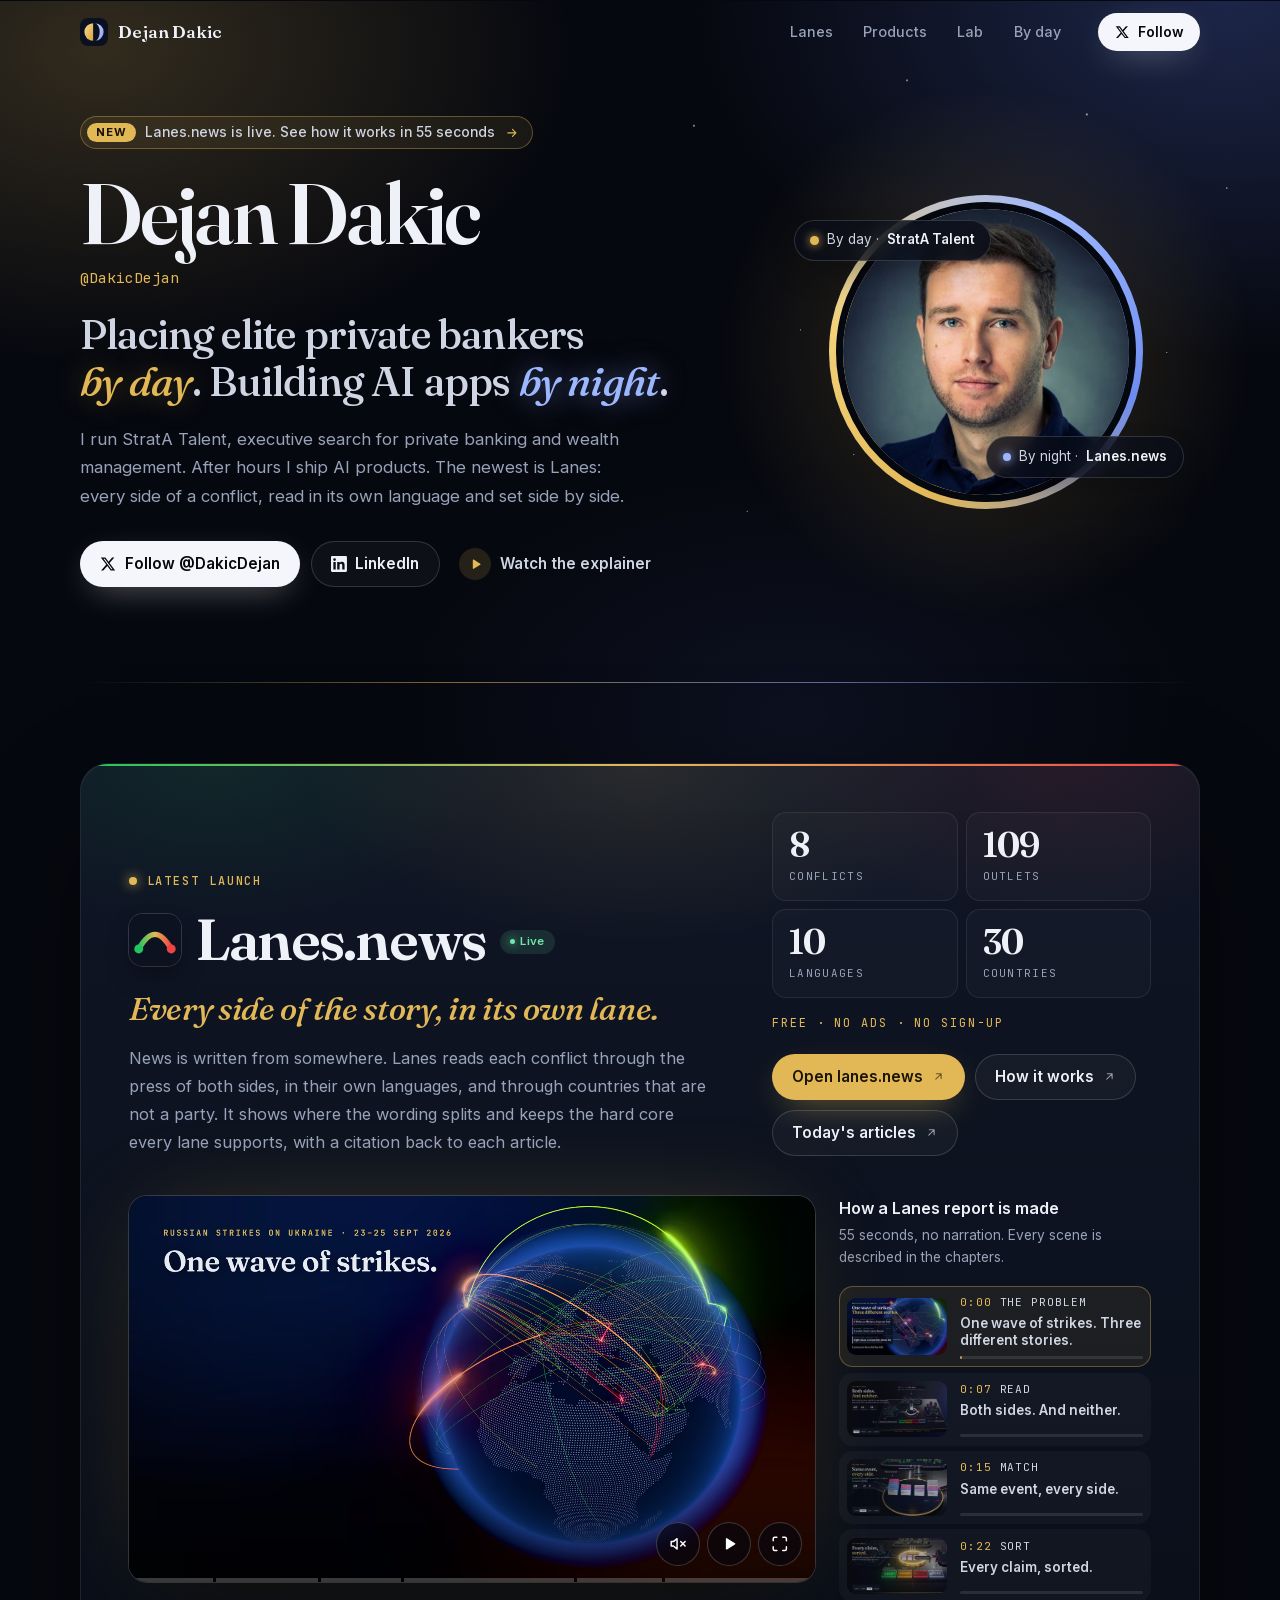
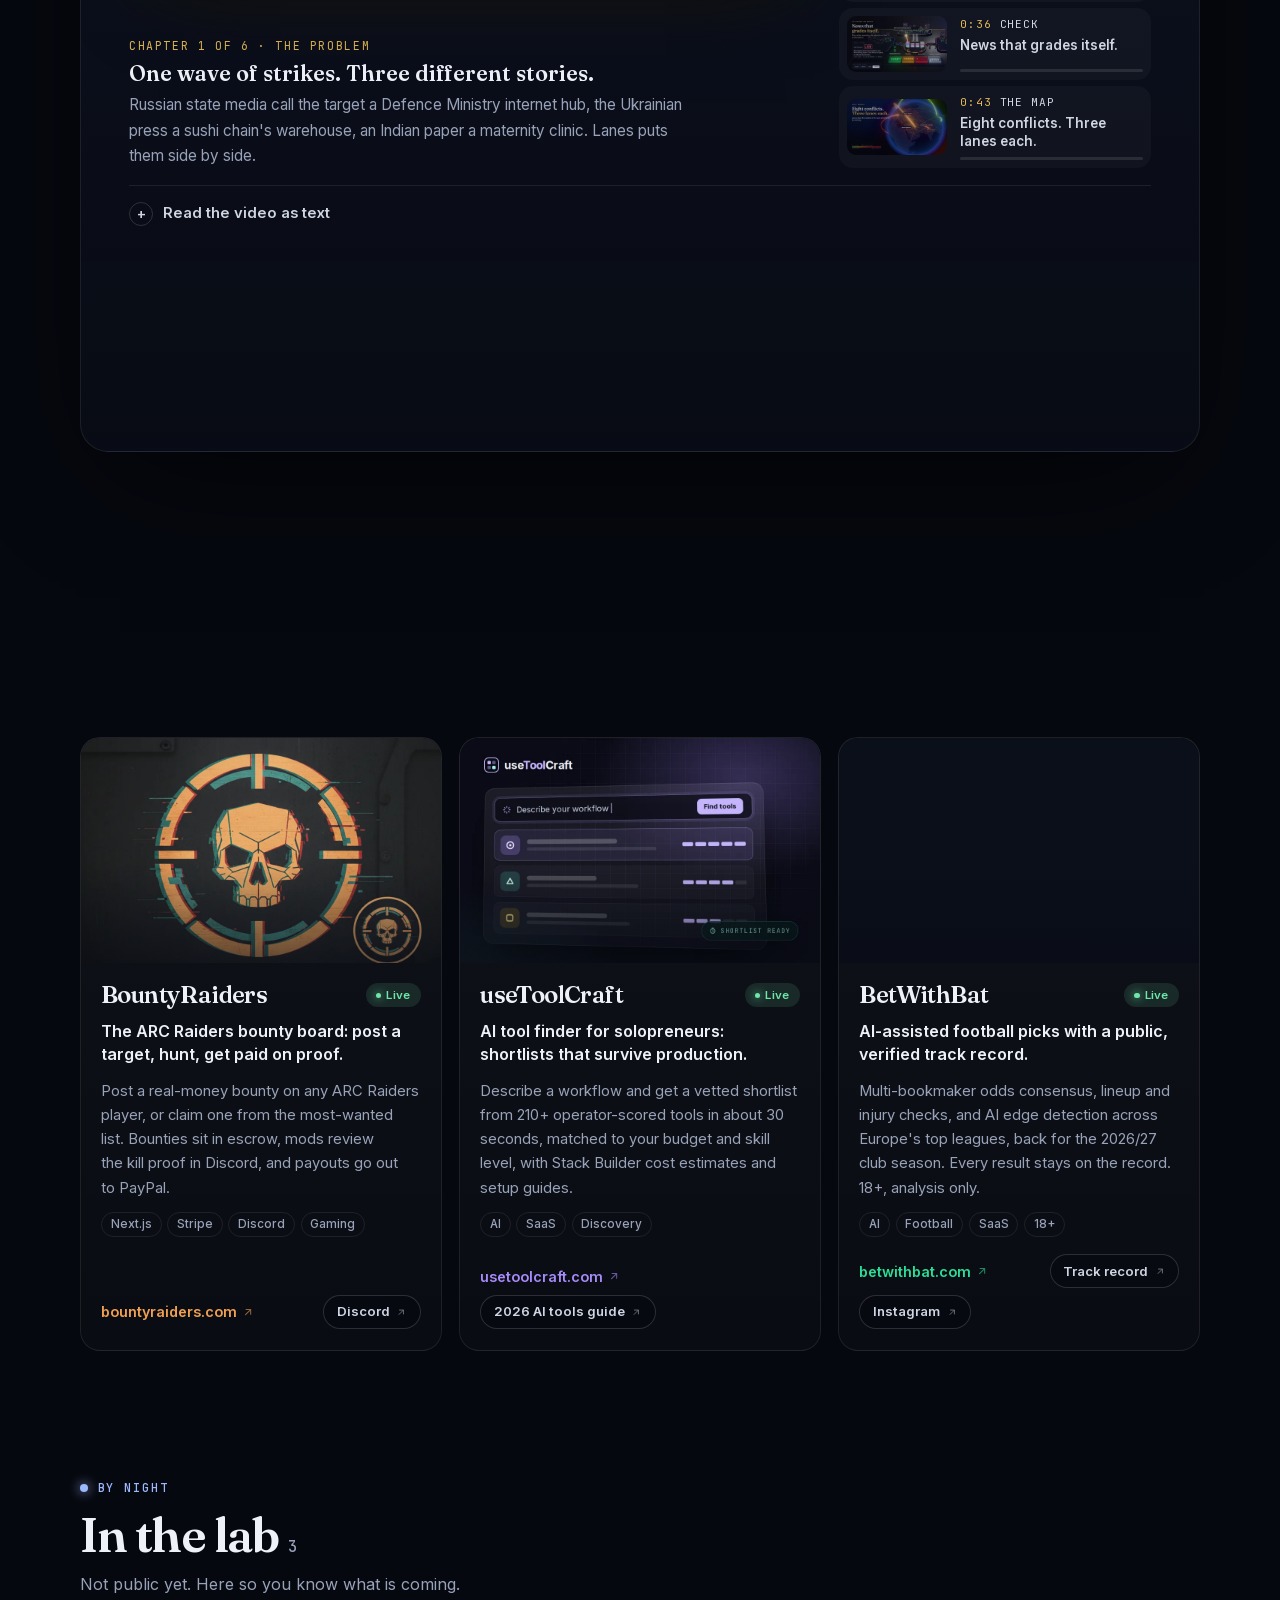
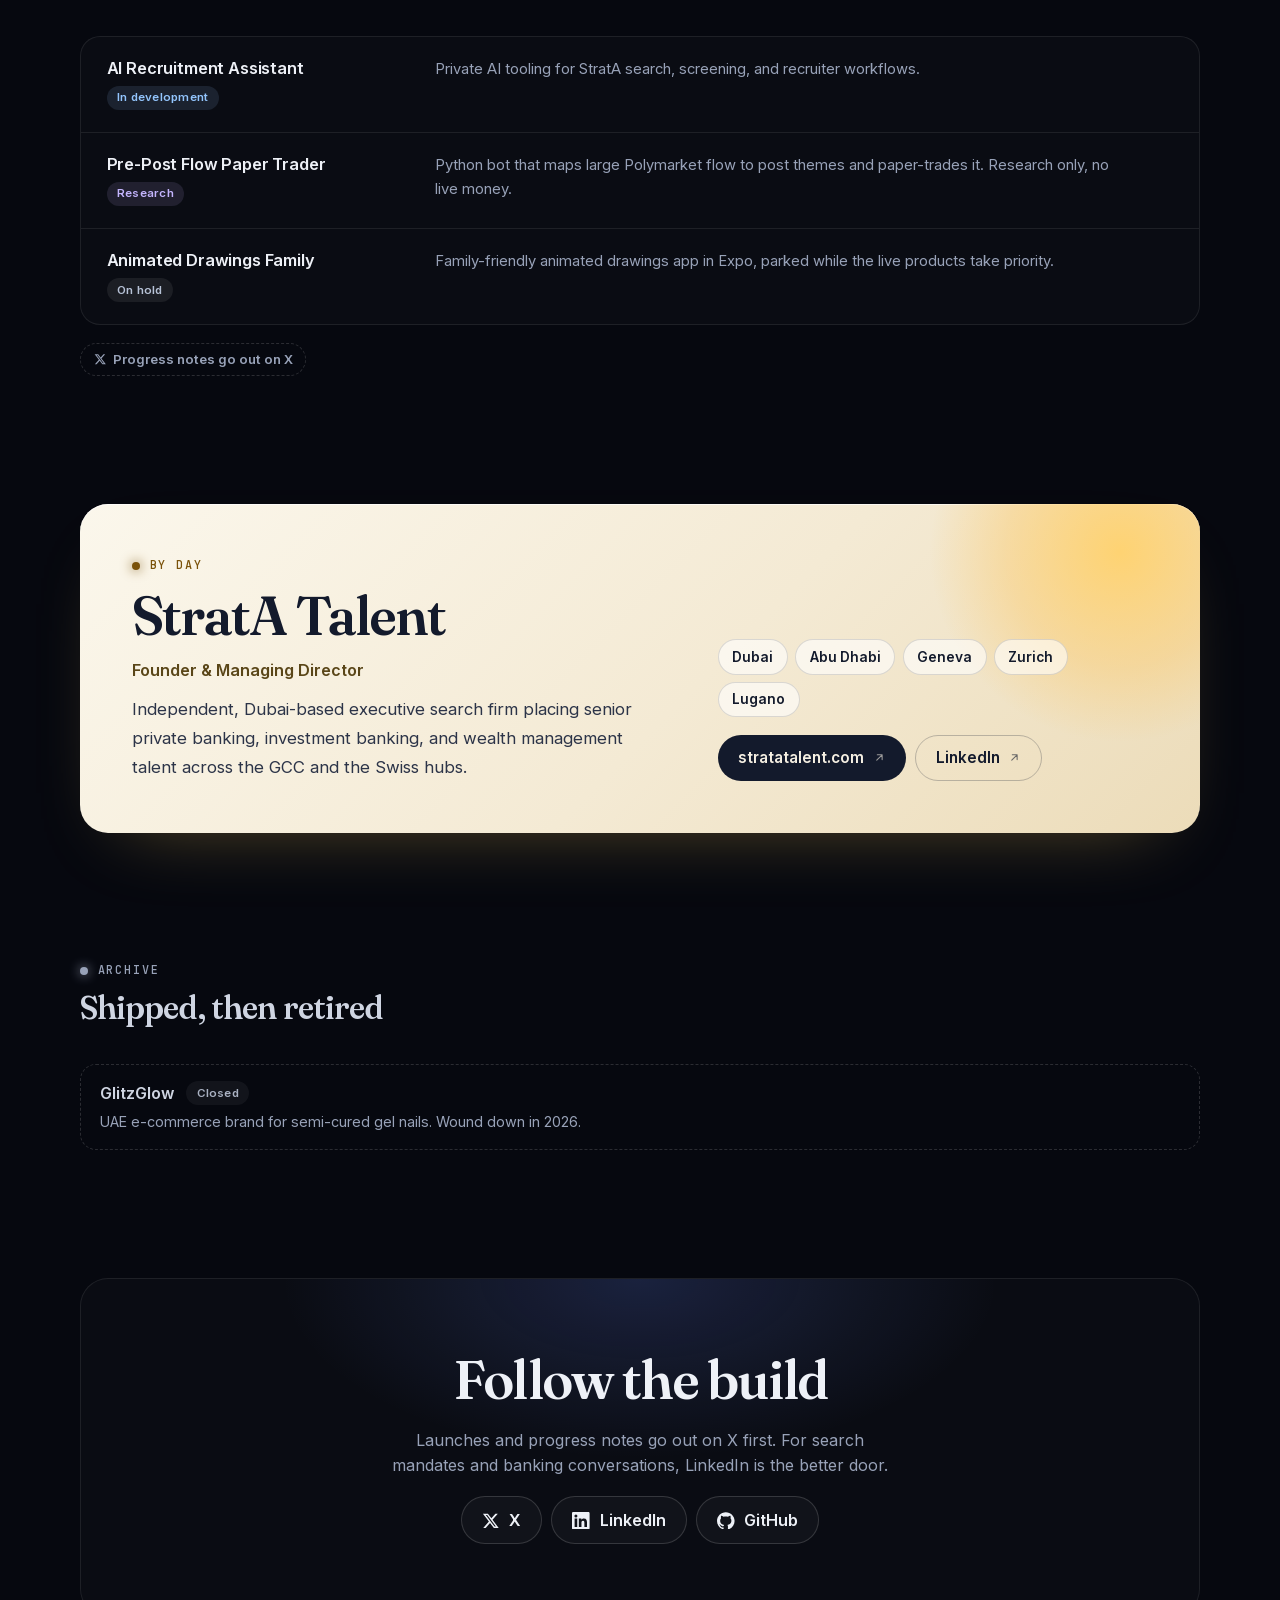
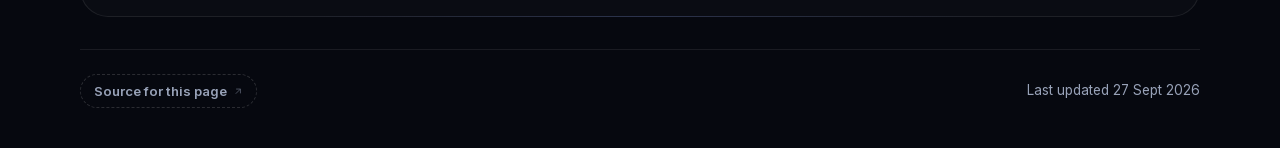
==== commit 2bcec935: "Rebuild the page around Lanes.news, its explainer, and real product pictures GlitzGlow is closed and" ====
--- a/index.html
+++ b/index.html
@@ -2,82 +2,172 @@
 <html lang="en">
   <head>
     <meta charset="utf-8">
-    <meta name="viewport" content="width=device-width, initial-scale=1">
-    <meta name="description" content="Dejan Dakic — live AI and web products, what is in progress, and StratA Talent executive search.">
-    <meta property="og:title" content="Dejan Dakic — projects">
-    <meta property="og:description" content="BountyRaiders, useToolCraft, BetWithBat, GlitzGlow — and what is being built next.">
-    <meta property="og:type" content="website">
+    <meta name="viewport" content="width=device-width, initial-scale=1, viewport-fit=cover">
+    <title>Dejan Dakic: private bankers by day, AI apps by night</title>
+    <meta name="description" content="Placing elite private bankers by day, building AI apps by night. Lanes.news, BountyRaiders, useToolCraft and BetWithBat, plus StratA Talent executive search.">
+    <link rel="canonical" href="https://kidemaestro.github.io/linktree/">
+
+    <meta property="og:type" content="profile">
+    <meta property="og:site_name" content="Dejan Dakic">
+    <meta property="og:title" content="Dejan Dakic: private bankers by day, AI apps by night">
+    <meta property="og:description" content="New: Lanes.news, every side of the story in its own lane. Plus BountyRaiders, useToolCraft and BetWithBat.">
     <meta property="og:url" content="https://kidemaestro.github.io/linktree/">
-    <meta property="og:image" content="https://kidemaestro.github.io/linktree/assets/social-card.svg">
+    <meta property="og:image" content="https://kidemaestro.github.io/linktree/assets/social-card.jpg">
+    <meta property="og:image:width" content="1200">
+    <meta property="og:image:height" content="630">
+    <meta property="og:image:alt" content="Dejan Dakic: placing elite private bankers by day, building AI apps by night. New: Lanes.news.">
     <meta name="twitter:card" content="summary_large_image">
-    <meta name="twitter:title" content="Dejan Dakic — projects">
-    <meta name="twitter:description" content="BountyRaiders, useToolCraft, BetWithBat, GlitzGlow — and what is being built next.">
-    <meta name="theme-color" content="#070b14">
-    <link rel="canonical" href="https://kidemaestro.github.io/linktree/">
-    <title>Dejan Dakic — projects</title>
+    <meta name="twitter:creator" content="@DakicDejan">
+    <meta name="twitter:title" content="Dejan Dakic: private bankers by day, AI apps by night">
+    <meta name="twitter:description" content="New: Lanes.news, every side of the story in its own lane. Plus BountyRaiders, useToolCraft and BetWithBat.">
+    <meta name="twitter:image" content="https://kidemaestro.github.io/linktree/assets/social-card.jpg">
+    <meta name="twitter:image:alt" content="Dejan Dakic: placing elite private bankers by day, building AI apps by night. New: Lanes.news.">
+
+    <meta name="theme-color" content="#06080f">
+    <meta name="color-scheme" content="dark">
     <link rel="icon" href="assets/favicon.svg" type="image/svg+xml">
-    <link rel="preload" as="image" href="assets/profile.jpg">
-    <link rel="preconnect" href="https://fonts.googleapis.com">
-    <link rel="preconnect" href="https://fonts.gstatic.com" crossorigin>
-    <link href="https://fonts.googleapis.com/css2?family=Figtree:wght@500;600;700;800&family=Syne:wght@700;800&display=swap" rel="stylesheet">
+    <link rel="icon" href="assets/favicon-32.png" type="image/png" sizes="32x32">
+    <link rel="apple-touch-icon" href="assets/apple-touch-icon.png">
+
+    <link rel="preload" href="assets/fonts/fraunces.woff2" as="font" type="font/woff2" crossorigin>
+    <link rel="preload" href="assets/fonts/inter.woff2" as="font" type="font/woff2" crossorigin>
+    <link rel="preload" href="assets/profile.jpg" as="image">
     <link rel="stylesheet" href="assets/styles.css">
+    <noscript><style>.app, .topbar { display: none; }</style></noscript>
   </head>
   <body>
-    <a class="skip-link" href="#live">Skip to live products</a>
+    <a class="skip-link" href="#main">Skip to content</a>
 
-    <div id="app" class="shell">
-      <header class="hero">
-        <div class="avatar" id="profile-avatar" aria-hidden="true"></div>
-        <h1 id="profile-name"></h1>
-        <p class="hero__handle" id="profile-handle"></p>
-        <p class="hero__role" id="profile-role"></p>
-        <p class="hero__tagline" id="profile-tagline"></p>
-        <div class="hero__actions" id="profile-actions"></div>
-        <p class="hero__note" id="profile-note" hidden></p>
-      </header>
+    <header class="topbar" id="topbar">
+      <div class="topbar__inner">
+        <a class="brand" href="#top" aria-label="Back to top">
+          <img class="brand__mark" src="assets/favicon.svg" alt="" width="28" height="28">
+          <span class="brand__name" id="brand-name">Dejan Dakic</span>
+        </a>
+        <nav class="topnav" aria-label="Sections">
+          <a href="#lanes">Lanes</a>
+          <a href="#live">Products</a>
+          <a href="#lab">Lab</a>
+          <a href="#work">By day</a>
+        </nav>
+        <span id="topbar-action"></span>
+      </div>
+    </header>
 
-      <main>
+    <div id="app" class="app">
+      <section class="hero" id="top" aria-labelledby="profile-name">
+        <div class="hero__sky" aria-hidden="true"></div>
+        <div class="hero__inner">
+          <div class="hero__text">
+            <a class="announcement" id="announcement" href="#lanes" hidden></a>
+            <h1 id="profile-name">Dejan Dakic</h1>
+            <p class="hero__handle" id="profile-handle"></p>
+            <p class="hero__headline" id="profile-headline"></p>
+            <p class="hero__intro" id="profile-intro"></p>
+            <div class="hero__actions" id="profile-actions"></div>
+          </div>
+          <div class="hero__portrait">
+            <div class="avatar" id="profile-avatar"></div>
+            <a class="orbit orbit--day" href="#work" tabindex="-1" aria-hidden="true">
+              <span class="orbit__dot"></span>By day · <b id="orbit-day"></b>
+            </a>
+            <a class="orbit orbit--night" href="#lanes" tabindex="-1" aria-hidden="true">
+              <span class="orbit__dot"></span>By night · <b id="orbit-night"></b>
+            </a>
+          </div>
+        </div>
+      </section>
+
+      <main id="main" tabindex="-1">
+        <section class="feature" id="lanes" aria-labelledby="feature-title">
+          <div class="feature__glow" aria-hidden="true"></div>
+          <div class="feature__head">
+            <p class="eyebrow eyebrow--gold" id="feature-eyebrow"></p>
+            <div class="feature__title-row">
+              <img class="feature__logo" id="feature-logo" src="assets/img/lanes-mark.svg" alt="" width="52" height="52">
+              <h2 id="feature-title">Latest launch</h2>
+              <span id="feature-status"></span>
+            </div>
+            <p class="feature__tagline" id="feature-tagline"></p>
+            <p class="feature__description" id="feature-description"></p>
+          </div>
+          <div class="feature__facts">
+            <dl class="stats" id="feature-stats"></dl>
+            <p class="feature__promise" id="feature-promise"></p>
+            <div class="feature__actions" id="feature-links"></div>
+          </div>
+          <div class="player" id="feature-player"></div>
+          <div class="feature__topics">
+            <p class="label" id="feature-topics-label"></p>
+            <ul class="topics" id="feature-topics"></ul>
+          </div>
+        </section>
+
         <section class="section" id="live" aria-labelledby="live-heading">
           <div class="section__head">
-            <h2 id="live-heading">Live now</h2>
-            <span class="count" id="live-count"></span>
+            <p class="eyebrow eyebrow--night">By night</p>
+            <h2 id="live-heading">Also live <span class="count" id="live-count"></span></h2>
+            <p class="section__lede">Open and use these today.</p>
           </div>
-          <p class="section__lede">Open and use these today.</p>
-          <ul class="cards" id="live-list"></ul>
+          <ul class="products" id="live-list"></ul>
         </section>
 
-        <section class="section" id="next" aria-labelledby="next-heading">
+        <section class="section" id="lab" aria-labelledby="lab-heading">
           <div class="section__head">
-            <h2 id="next-heading">In progress</h2>
-            <span class="count" id="next-count"></span>
+            <p class="eyebrow eyebrow--night">By night</p>
+            <h2 id="lab-heading">In the lab <span class="count" id="next-count"></span></h2>
+            <p class="section__lede">Not public yet. Here so you know what is coming.</p>
           </div>
-          <p class="section__lede">Not public yet — here so you know what is coming.</p>
-          <ul class="queue" id="next-list"></ul>
+          <ul class="lab" id="next-list"></ul>
           <p class="section__note" id="next-note"></p>
         </section>
 
-        <section class="section" id="work" aria-labelledby="work-heading">
+        <section class="day" id="work" aria-labelledby="work-title">
+          <div class="day__card">
+            <div class="day__sun" aria-hidden="true"></div>
+            <div class="day__main">
+              <p class="eyebrow eyebrow--day" id="work-eyebrow"></p>
+              <h2 id="work-title">By day</h2>
+              <p class="day__role" id="work-role"></p>
+              <p class="day__summary" id="work-summary"></p>
+            </div>
+            <div class="day__aside">
+              <ul class="day__places" id="work-places"></ul>
+              <div class="day__actions" id="work-links"></div>
+            </div>
+          </div>
+        </section>
+
+        <section class="section section--quiet" id="archive" aria-labelledby="archive-heading">
           <div class="section__head">
-            <h2 id="work-heading">Day job</h2>
+            <p class="eyebrow">Archive</p>
+            <h2 id="archive-heading">Shipped, then retired</h2>
           </div>
-          <div class="work" id="work-card"></div>
+          <ul class="archive" id="archive-list"></ul>
         </section>
       </main>
 
       <footer class="footer" id="connect">
-        <p class="footer__label">Find me</p>
-        <nav class="links" id="social-links" aria-label="Social links"></nav>
-        <nav class="links links--quiet" id="meta-links" aria-label="Page links"></nav>
-        <p class="footer__updated" id="last-updated"></p>
+        <div class="closing">
+          <h2 id="closing-title">Find me</h2>
+          <p class="closing__text" id="closing-text"></p>
+          <nav class="links" id="social-links" aria-label="Social links"></nav>
+        </div>
+        <div class="footer__meta">
+          <nav class="links links--quiet" id="meta-links" aria-label="Page links"></nav>
+          <p class="footer__updated" id="last-updated"></p>
+        </div>
       </footer>
     </div>
 
     <noscript>
-      <div class="shell noscript">
+      <div class="noscript">
         <h1>Dejan Dakic</h1>
+        <p>Placing elite private bankers by day, building AI apps by night.</p>
         <p>
-          The project list on this page is rendered with JavaScript. With it turned
-          off, here are the links that matter most:
+          The project list on this page is rendered with JavaScript. With it turned off,
+          here are the links that matter most:
+          <a href="https://lanes.news">Lanes.news</a>,
           <a href="https://x.com/DakicDejan">X</a>,
           <a href="https://www.linkedin.com/in/dejandakic/">LinkedIn</a>,
           <a href="https://github.com/kidemaestro">GitHub</a>,
--- a/assets/styles.css
+++ b/assets/styles.css
@@ -1,30 +1,75 @@
-/* Dejan Dakic — project hub. One column, mobile first, no framework. */
+/* Dejan Dakic: by day, by night. One page, mobile first, no framework. */
+
+@font-face {
+  font-family: "Fraunces";
+  src: url("fonts/fraunces.woff2") format("woff2");
+  font-weight: 400 700;
+  font-style: normal;
+  font-display: swap;
+}
+
+@font-face {
+  font-family: "Fraunces";
+  src: url("fonts/fraunces-italic.woff2") format("woff2");
+  font-weight: 400 700;
+  font-style: italic;
+  font-display: swap;
+}
+
+@font-face {
+  font-family: "Inter";
+  src: url("fonts/inter.woff2") format("woff2");
+  font-weight: 400 700;
+  font-style: normal;
+  font-display: swap;
+}
+
+@font-face {
+  font-family: "JetBrains Mono";
+  src: url("fonts/jetbrains-mono.woff2") format("woff2");
+  font-weight: 400 600;
+  font-style: normal;
+  font-display: swap;
+}
 
 :root {
   color-scheme: dark;
 
-  --bg: #070b14;
-  --text: #f2f5fb;
-  --muted: #9aa7c0;
-  --line: rgba(255, 255, 255, 0.1);
-  --line-strong: rgba(255, 255, 255, 0.18);
-  --surface: rgba(255, 255, 255, 0.035);
-  --surface-hover: rgba(255, 255, 255, 0.06);
-
-  --accent: #7dd3fc;
-  --accent-strong: #38bdf8;
+  --ink: #06080f;
+  --panel: rgba(255, 255, 255, 0.035);
+  --panel-2: rgba(255, 255, 255, 0.065);
+  --line: rgba(255, 255, 255, 0.08);
+  --line-2: rgba(255, 255, 255, 0.15);
+  --fg: #eef1f7;
+  --fg-2: #cfd5e2;
+  --muted: #98a2b8;
+
+  /* by day, by night */
+  --gold: #e2b857;
+  --gold-2: #f3d27a;
+  --night: #9db7ff;
+  --night-2: #6d8cf0;
+  --day-ink: #131a2c;
+
+  /* status pills */
   --live: #6ee7a8;
   --building: #93c5fd;
-  --research: #b3a6fc;
+  --research: #c4b5fd;
   --paused: #b7c2d6;
-  --alt: #fcd34d;
-
-  --radius: 16px;
-  --radius-sm: 10px;
-  --column: 640px;
-
-  --font-display: "Syne", "Segoe UI", ui-sans-serif, system-ui, sans-serif;
-  --font-body: "Figtree", "Segoe UI", ui-sans-serif, system-ui, sans-serif;
+
+  /* Lanes' temperature scale: cooperative to open conflict */
+  --temp: linear-gradient(90deg, #22c55e, #e2b857 50%, #ef4444);
+
+  --radius: 20px;
+  --radius-lg: 28px;
+  --wrap: 1120px;
+  --gutter: clamp(1rem, 4vw, 2rem);
+  --topbar: 64px;
+  --ease: cubic-bezier(0.2, 0.7, 0.2, 1);
+
+  --font-display: "Fraunces", Georgia, "Times New Roman", serif;
+  --font-body: "Inter", ui-sans-serif, system-ui, -apple-system, "Segoe UI", sans-serif;
+  --font-mono: "JetBrains Mono", ui-monospace, "SF Mono", Menlo, Consolas, monospace;
 }
 
 *,
@@ -33,21 +78,30 @@
   box-sizing: border-box;
 }
 
+[hidden] {
+  display: none !important;
+}
+
 html {
+  background: var(--ink);
   scroll-behavior: smooth;
+  scroll-padding-top: calc(var(--topbar) + 12px);
+  -webkit-text-size-adjust: 100%;
 }
 
 body {
   margin: 0;
   min-height: 100vh;
-  color: var(--text);
+  overflow-x: clip;
+  color: var(--fg);
   font-family: var(--font-body);
   font-size: 1rem;
   line-height: 1.6;
   background:
-    radial-gradient(60rem 32rem at 50% -14rem, rgba(56, 189, 248, 0.18), transparent 70%),
-    var(--bg);
+    radial-gradient(70rem 50rem at 50% 115%, rgba(99, 132, 255, 0.09), transparent 70%),
+    var(--ink);
   -webkit-font-smoothing: antialiased;
+  text-rendering: optimizeLegibility;
 }
 
 h1,
@@ -55,15 +109,19 @@
 h3 {
   margin: 0;
   font-family: var(--font-display);
-  letter-spacing: -0.03em;
-  line-height: 1.15;
+  font-weight: 600;
+  line-height: 1.08;
+  letter-spacing: -0.02em;
+  text-wrap: balance;
 }
 
 p {
   margin: 0;
-}
-
-ul {
+  text-wrap: pretty;
+}
+
+ul,
+ol {
   margin: 0;
   padding: 0;
   list-style: none;
@@ -73,232 +131,1527 @@
   color: inherit;
 }
 
+img,
+video {
+  display: block;
+  max-width: 100%;
+}
+
+button {
+  font: inherit;
+  color: inherit;
+}
+
+::selection {
+  background: rgba(226, 184, 87, 0.35);
+}
+
 :focus-visible {
-  outline: 2px solid var(--accent);
+  outline: 2px solid var(--gold);
   outline-offset: 3px;
-  border-radius: 4px;
+  border-radius: 6px;
+}
+
+main:focus {
+  outline: none;
+}
+
+.sr-only {
+  position: absolute;
+  width: 1px;
+  height: 1px;
+  margin: -1px;
+  padding: 0;
+  overflow: hidden;
+  clip: rect(0 0 0 0);
+  white-space: nowrap;
+  border: 0;
 }
 
 .skip-link {
   position: absolute;
   top: 0.75rem;
   left: 0.75rem;
-  z-index: 20;
+  z-index: 100;
   padding: 0.6rem 1rem;
   border-radius: 999px;
-  color: #06121f;
+  color: #1a1405;
   font-weight: 700;
   text-decoration: none;
-  background: var(--accent);
-  transform: translateY(-150%);
+  background: var(--gold);
+  transform: translateY(-160%);
   transition: transform 160ms ease;
 }
 
 .skip-link:focus {
-  transform: translateY(0);
-}
-
-.shell {
-  width: min(100%, var(--column));
-  margin: 0 auto;
-  padding: clamp(2rem, 7vw, 3.5rem) clamp(1.1rem, 4vw, 1.5rem) 3rem;
-  display: grid;
-  gap: clamp(2.25rem, 6vw, 3rem);
+  transform: none;
+}
+
+.icon {
+  display: inline-grid;
+  flex-shrink: 0;
+  width: 1.1em;
+  height: 1.1em;
+}
+
+.icon svg {
+  width: 100%;
+  height: 100%;
+}
+
+.icon--external {
+  width: 0.85em;
+  height: 0.85em;
+  opacity: 0.6;
+}
+
+/* ---------- shared bits ---------- */
+
+.eyebrow {
+  display: inline-flex;
+  align-items: center;
+  gap: 0.6rem;
+  color: var(--muted);
+  font-family: var(--font-mono);
+  font-size: 0.74rem;
+  font-weight: 500;
+  letter-spacing: 0.16em;
+  text-transform: uppercase;
+}
+
+.eyebrow::before {
+  content: "";
+  width: 0.5rem;
+  height: 0.5rem;
+  border-radius: 50%;
+  background: currentColor;
+  box-shadow: 0 0 12px currentColor;
+}
+
+.eyebrow--gold {
+  color: var(--gold);
+}
+
+.eyebrow--night {
+  color: var(--night);
+}
+
+.eyebrow--day {
+  color: #7a520a;
+}
+
+.label {
+  color: var(--muted);
+  font-family: var(--font-mono);
+  font-size: 0.72rem;
+  letter-spacing: 0.16em;
+  text-transform: uppercase;
+}
+
+.button {
+  display: inline-flex;
+  align-items: center;
+  justify-content: center;
+  gap: 0.55rem;
+  min-height: 2.9rem;
+  padding: 0 1.2rem;
+  border: 1px solid var(--line-2);
+  border-radius: 999px;
+  color: var(--fg);
+  font-size: 0.95rem;
+  font-weight: 600;
+  text-decoration: none;
+  white-space: nowrap;
+  background: var(--panel);
+  transition:
+    transform 200ms var(--ease),
+    background 200ms ease,
+    border-color 200ms ease,
+    box-shadow 200ms ease;
+}
+
+.button:hover {
+  transform: translateY(-1px);
+  border-color: rgba(255, 255, 255, 0.32);
+  background: var(--panel-2);
+}
+
+.button .icon {
+  width: 1.05em;
+  height: 1.05em;
+}
+
+.button .icon--external {
+  width: 0.85em;
+  height: 0.85em;
+}
+
+.button--primary {
+  border-color: transparent;
+  color: #05070d;
+  background: #f4f6fb;
+  box-shadow: 0 10px 34px -12px rgba(255, 255, 255, 0.45);
+}
+
+.button--primary:hover {
+  border-color: transparent;
+  background: #fff;
+}
+
+.button--small {
+  min-height: 2.35rem;
+  padding: 0 0.95rem;
+  font-size: 0.86rem;
+}
+
+.button--ghost {
+  padding-inline: 0.5rem 0.9rem;
+  border-color: transparent;
+  color: var(--fg-2);
+  background: transparent;
+}
+
+.button--ghost .icon {
+  width: 2rem;
+  height: 2rem;
+  padding: 0.55rem;
+  border-radius: 50%;
+  color: var(--gold);
+  background: rgba(226, 184, 87, 0.14);
+  transition: background 200ms ease, color 200ms ease;
+}
+
+.button--ghost:hover {
+  border-color: transparent;
+  color: var(--fg);
+  background: transparent;
+}
+
+.button--ghost:hover .icon {
+  color: #1a1405;
+  background: var(--gold);
+}
+
+.button--gold {
+  border-color: transparent;
+  color: #1a1405;
+  background: var(--gold);
+  box-shadow: 0 12px 34px -14px rgba(226, 184, 87, 0.7);
+}
+
+.button--gold:hover {
+  border-color: transparent;
+  background: var(--gold-2);
+}
+
+.button--navy {
+  border-color: transparent;
+  color: #f6f0e3;
+  background: var(--day-ink);
+}
+
+.button--navy:hover {
+  border-color: transparent;
+  background: #202a45;
+}
+
+.button--outline-dark {
+  border-color: rgba(19, 26, 44, 0.25);
+  color: var(--day-ink);
+  background: transparent;
+}
+
+.button--outline-dark:hover {
+  border-color: var(--day-ink);
+  background: rgba(19, 26, 44, 0.05);
+}
+
+.pill {
+  display: inline-flex;
+  flex-shrink: 0;
+  align-items: center;
+  gap: 0.45em;
+  padding: 0.22rem 0.65rem;
+  border-radius: 999px;
+  color: var(--paused);
+  font-family: var(--font-body);
+  font-size: 0.72rem;
+  font-weight: 600;
+  letter-spacing: 0.02em;
+  line-height: 1.5;
+  white-space: nowrap;
+  background: rgba(255, 255, 255, 0.07);
+}
+
+.pill--live {
+  color: var(--live);
+  background: rgba(110, 231, 168, 0.12);
+}
+
+.pill--live::before {
+  content: "";
+  width: 0.45em;
+  height: 0.45em;
+  border-radius: 50%;
+  background: currentColor;
+  box-shadow: 0 0 8px currentColor;
+  animation: pulse 2.4s ease-in-out infinite;
+}
+
+.pill--building {
+  color: var(--building);
+  background: rgba(147, 197, 253, 0.12);
+}
+
+.pill--research {
+  color: var(--research);
+  background: rgba(196, 181, 253, 0.12);
+}
+
+.pill--closed {
+  color: #aab2c3;
+  background: rgba(255, 255, 255, 0.05);
+}
+
+.chip {
+  display: inline-flex;
+  align-items: center;
+  gap: 0.4rem;
+  min-height: 2.1rem;
+  padding: 0 0.8rem;
+  border: 1px solid var(--line-2);
+  border-radius: 999px;
+  color: var(--fg-2);
+  font-size: 0.82rem;
+  font-weight: 600;
+  text-decoration: none;
+  white-space: nowrap;
+  background: rgba(6, 8, 15, 0.45);
+  transition: border-color 200ms ease, background 200ms ease, color 200ms ease;
+}
+
+.chip:hover {
+  border-color: var(--accent, var(--gold));
+  color: var(--fg);
+  background: rgba(255, 255, 255, 0.05);
+}
+
+.chip .icon {
+  width: 0.95em;
+  height: 0.95em;
+}
+
+.chip .icon--external {
+  width: 0.8em;
+  height: 0.8em;
+  opacity: 0.55;
+}
+
+.chip--note,
+.chip--quiet {
+  border-style: dashed;
+  color: var(--muted);
+  background: transparent;
+}
+
+.tags {
+  display: flex;
+  flex-wrap: wrap;
+  gap: 0.35rem;
+}
+
+.tag {
+  padding: 0.12rem 0.55rem;
+  border: 1px solid var(--line);
+  border-radius: 999px;
+  color: var(--muted);
+  font-size: 0.74rem;
+  font-weight: 500;
+}
+
+/* ---------- top bar ---------- */
+
+.topbar {
+  position: sticky;
+  top: 0;
+  z-index: 50;
+  border-bottom: 1px solid transparent;
+  transition: background 300ms ease, border-color 300ms ease;
+}
+
+.topbar.is-scrolled {
+  border-bottom-color: var(--line);
+  background: rgba(6, 8, 15, 0.72);
+  -webkit-backdrop-filter: saturate(1.4) blur(14px);
+  backdrop-filter: saturate(1.4) blur(14px);
+}
+
+.topbar__inner {
+  display: flex;
+  align-items: center;
+  gap: 1rem;
+  width: min(100% - 2 * var(--gutter), var(--wrap));
+  height: var(--topbar);
+  margin-inline: auto;
+}
+
+.brand {
+  display: inline-flex;
+  align-items: center;
+  gap: 0.65rem;
+  text-decoration: none;
+}
+
+.brand__mark {
+  width: 28px;
+  height: 28px;
+  border-radius: 8px;
+}
+
+.brand__name {
+  font-family: var(--font-display);
+  font-size: 1.08rem;
+  font-weight: 600;
+  letter-spacing: -0.01em;
+}
+
+.topnav {
+  display: none;
+  gap: 0.2rem;
+  margin-left: auto;
+}
+
+.topnav a {
+  padding: 0.45rem 0.85rem;
+  border-radius: 999px;
+  color: var(--muted);
+  font-size: 0.9rem;
+  font-weight: 500;
+  text-decoration: none;
+  transition: color 200ms ease, background 200ms ease;
+}
+
+.topnav a:hover,
+.topnav a[aria-current] {
+  color: var(--fg);
+  background: var(--panel-2);
+}
+
+#topbar-action {
+  margin-left: auto;
+}
+
+@media (min-width: 860px) {
+  .topnav {
+    display: flex;
+  }
+
+  #topbar-action {
+    margin-left: 0.5rem;
+  }
 }
 
 /* ---------- hero ---------- */
 
 .hero {
+  position: relative;
+  isolation: isolate;
+  /* The glows may spill up behind the top bar, never sideways off the page. */
+  overflow-x: clip;
+}
+
+/* A warm glow on the left (day), a cool one on the right (night), stars on the night side. */
+.hero__sky {
+  position: absolute;
+  inset: calc(-1 * var(--topbar)) 0 -8rem;
+  z-index: -1;
+  pointer-events: none;
+  background:
+    radial-gradient(42rem 28rem at 8% 6%, rgba(226, 184, 87, 0.2), transparent 70%),
+    radial-gradient(48rem 32rem at 96% 0%, rgba(99, 132, 255, 0.24), transparent 70%),
+    radial-gradient(36rem 22rem at 62% 88%, rgba(99, 132, 255, 0.07), transparent 70%);
+}
+
+.hero__sky::before {
+  content: "";
+  position: absolute;
+  inset: 0 0 30% 48%;
+  background-image:
+    radial-gradient(1.5px 1.5px at 12% 22%, #fff, transparent),
+    radial-gradient(1px 1px at 28% 58%, #cfd9ff, transparent),
+    radial-gradient(1.4px 1.4px at 44% 14%, #fff, transparent),
+    radial-gradient(1px 1px at 57% 41%, #cfd9ff, transparent),
+    radial-gradient(1.6px 1.6px at 71% 20%, #fff, transparent),
+    radial-gradient(1px 1px at 83% 62%, #cfd9ff, transparent),
+    radial-gradient(1.2px 1.2px at 92% 33%, #fff, transparent),
+    radial-gradient(1px 1px at 36% 80%, #cfd9ff, transparent),
+    radial-gradient(1.3px 1.3px at 66% 74%, #fff, transparent),
+    radial-gradient(1px 1px at 20% 90%, #cfd9ff, transparent);
+  opacity: 0.75;
+  animation: twinkle 7s ease-in-out infinite alternate;
+}
+
+/* The horizon: day fading into night under the hero. */
+.hero::after {
+  content: "";
+  position: absolute;
+  bottom: 0;
+  left: 50%;
+  width: min(100% - 2 * var(--gutter), var(--wrap));
+  height: 1px;
+  background: linear-gradient(90deg, transparent, rgba(226, 184, 87, 0.55), rgba(157, 183, 255, 0.55), transparent);
+  transform: translateX(-50%);
+}
+
+.hero__inner {
+  display: grid;
+  gap: 1.75rem;
+  width: min(100% - 2 * var(--gutter), var(--wrap));
+  margin-inline: auto;
+  padding: clamp(1rem, 4vw, 4rem) 0 clamp(3rem, 8vw, 6rem);
+}
+
+.hero__text {
   display: grid;
   justify-items: start;
+}
+
+.announcement {
+  display: inline-flex;
+  align-items: center;
   gap: 0.6rem;
+  max-width: 100%;
+  margin-bottom: 1.4rem;
+  padding: 0.35rem 0.85rem 0.35rem 0.4rem;
+  border: 1px solid rgba(226, 184, 87, 0.35);
+  border-radius: 999px;
+  color: var(--fg-2);
+  font-size: 0.86rem;
+  font-weight: 500;
+  line-height: 1.35;
+  text-decoration: none;
+  background: rgba(226, 184, 87, 0.08);
+  transition: border-color 200ms ease, background 200ms ease;
+}
+
+.announcement:hover {
+  border-color: rgba(226, 184, 87, 0.65);
+  background: rgba(226, 184, 87, 0.13);
+}
+
+.announcement__label {
+  flex-shrink: 0;
+  padding: 0.14rem 0.55rem;
+  border-radius: 999px;
+  color: #1a1405;
+  font-size: 0.7rem;
+  font-weight: 700;
+  letter-spacing: 0.08em;
+  text-transform: uppercase;
+  background: var(--gold);
+}
+
+.announcement__arrow {
+  width: 1em;
+  height: 1em;
+  color: var(--gold);
+  transition: transform 200ms var(--ease);
+}
+
+.announcement:hover .announcement__arrow {
+  transform: translateX(3px);
+}
+
+.hero h1 {
+  font-size: clamp(2.9rem, 10.5vw, 5.4rem);
+  letter-spacing: -0.035em;
+  line-height: 0.98;
+}
+
+.hero__handle {
+  margin-top: 0.6rem;
+  font-family: var(--font-mono);
+  font-size: 0.92rem;
+}
+
+.hero__handle-link {
+  color: var(--gold);
+  text-decoration: none;
+}
+
+.hero__handle-link:hover {
+  text-decoration: underline;
+  text-underline-offset: 0.25em;
+}
+
+.hero__headline {
+  max-width: 24ch;
+  margin-top: 1.35rem;
+  color: var(--fg-2);
+  font-family: var(--font-display);
+  font-size: clamp(1.6rem, 5vw, 2.55rem);
+  font-weight: 500;
+  line-height: 1.16;
+  letter-spacing: -0.02em;
+  text-wrap: balance;
+}
+
+.accent {
+  font-style: italic;
+  font-weight: 500;
+  white-space: nowrap;
+}
+
+.accent--1 {
+  color: var(--gold);
+  text-shadow: 0 0 28px rgba(226, 184, 87, 0.35);
+}
+
+.accent--2 {
+  color: var(--night);
+  text-shadow: 0 0 28px rgba(157, 183, 255, 0.5);
+}
+
+.hero__intro {
+  max-width: 56ch;
+  margin-top: 1.2rem;
+  color: var(--muted);
+  font-size: 1.05rem;
+  line-height: 1.7;
+}
+
+.hero__actions {
+  display: flex;
+  flex-wrap: wrap;
+  align-items: center;
+  gap: 0.65rem;
+  margin-top: 1.9rem;
+}
+
+.hero__portrait {
+  position: relative;
+  order: -1;
+  justify-self: start;
 }
 
 .avatar {
-  display: grid;
-  width: 5.25rem;
-  height: 5.25rem;
-  margin-bottom: 0.35rem;
+  position: relative;
+  isolation: isolate;
+  display: grid;
   place-items: center;
-  overflow: hidden;
+  width: clamp(92px, 26vw, 116px);
+  aspect-ratio: 1;
   border-radius: 50%;
-  color: #06121f;
+  color: #1a1405;
   font-family: var(--font-display);
-  font-size: 1.5rem;
-  font-weight: 800;
-  background: linear-gradient(140deg, var(--accent), var(--accent-strong));
-}
-
-.avatar--photo {
-  background: var(--surface);
-  box-shadow: 0 0 0 1px var(--line-strong);
+  font-size: 2rem;
+  font-weight: 700;
+  background: linear-gradient(140deg, var(--gold), var(--night));
+}
+
+/* The ring turns from day to night. */
+.avatar--photo::before {
+  content: "";
+  position: absolute;
+  inset: -5px;
+  z-index: -1;
+  border-radius: 50%;
+  background: conic-gradient(from 200deg, var(--gold), var(--gold-2) 22%, var(--night) 52%, var(--night-2) 74%, var(--gold));
+  animation: spin 22s linear infinite;
+}
+
+.avatar--photo::after {
+  content: "";
+  position: absolute;
+  inset: -40%;
+  z-index: -2;
+  border-radius: 50%;
+  background: radial-gradient(closest-side, rgba(157, 183, 255, 0.28), rgba(226, 184, 87, 0.08) 60%, transparent);
 }
 
 .avatar__image {
   width: 100%;
   height: 100%;
+  border: 4px solid var(--ink);
+  border-radius: 50%;
   object-fit: cover;
 }
 
-.hero h1 {
-  font-size: clamp(2.1rem, 8vw, 2.9rem);
-}
-
-.hero__handle {
-  margin-top: -0.15rem;
-}
-
-.hero__handle-link {
-  color: var(--accent);
-  font-weight: 600;
-  text-decoration: none;
-}
-
-.hero__handle-link:hover {
-  text-decoration: underline;
-  text-underline-offset: 0.25em;
-}
-
-.hero__role {
-  color: var(--text);
-  font-size: 0.95rem;
-  font-weight: 600;
-}
-
-.hero__tagline {
-  margin-top: 0.35rem;
-  color: var(--muted);
-  font-size: 1rem;
-  line-height: 1.65;
-}
-
-.hero__actions {
+.orbit {
+  display: none;
+}
+
+@media (min-width: 900px) {
+  .hero__inner {
+    grid-template-columns: minmax(0, 1.5fr) minmax(0, 1fr);
+    align-items: center;
+    gap: 3rem;
+  }
+
+  .hero__portrait {
+    order: 0;
+    justify-self: center;
+  }
+
+  .avatar {
+    width: clamp(230px, 24vw, 300px);
+  }
+
+  .avatar--photo::before {
+    inset: -7px;
+  }
+
+  .avatar__image {
+    border-width: 7px;
+  }
+
+  .orbit {
+    position: absolute;
+    display: inline-flex;
+    align-items: center;
+    gap: 0.5rem;
+    padding: 0.55rem 0.95rem;
+    border: 1px solid var(--line-2);
+    border-radius: 999px;
+    color: var(--fg-2);
+    font-size: 0.84rem;
+    white-space: nowrap;
+    text-decoration: none;
+    background: rgba(10, 14, 25, 0.78);
+    -webkit-backdrop-filter: blur(10px);
+    backdrop-filter: blur(10px);
+    box-shadow: 0 14px 34px -14px rgba(0, 0, 0, 0.7);
+    animation: float 7s ease-in-out infinite;
+  }
+
+  .orbit b {
+    color: var(--fg);
+    font-weight: 600;
+  }
+
+  .orbit--day {
+    top: 6%;
+    left: -14%;
+  }
+
+  .orbit--night {
+    right: -16%;
+    bottom: 8%;
+    animation-delay: -3.5s;
+  }
+
+  .orbit__dot {
+    width: 0.55rem;
+    height: 0.55rem;
+    border-radius: 50%;
+  }
+
+  .orbit--day .orbit__dot {
+    background: var(--gold);
+    box-shadow: 0 0 10px var(--gold);
+  }
+
+  .orbit--night .orbit__dot {
+    background: var(--night);
+    box-shadow: 0 0 10px var(--night);
+  }
+}
+
+/* ---------- sections ---------- */
+
+main {
+  display: grid;
+  gap: clamp(4.5rem, 11vw, 8rem);
+  padding: clamp(3rem, 8vw, 5rem) 0 clamp(4.5rem, 11vw, 8rem);
+}
+
+.section,
+.feature,
+.day {
+  width: min(100% - 2 * var(--gutter), var(--wrap));
+  margin-inline: auto;
+}
+
+.section__head {
+  display: grid;
+  justify-items: start;
+  gap: 0.7rem;
+  margin-bottom: clamp(1.5rem, 4vw, 2.4rem);
+}
+
+.section__head h2 {
   display: flex;
   flex-wrap: wrap;
-  gap: 0.55rem;
-  margin-top: 0.7rem;
-}
-
-.hero__note {
-  margin-top: 0.5rem;
-  padding-left: 0.85rem;
-  border-left: 2px solid var(--accent-strong);
+  align-items: baseline;
+  gap: 0.6rem;
+  font-size: clamp(2rem, 5.5vw, 3rem);
+  letter-spacing: -0.03em;
+}
+
+.count {
   color: var(--muted);
-  font-size: 0.88rem;
-  line-height: 1.55;
-}
-
-.button {
+  font-family: var(--font-mono);
+  font-size: 0.95rem;
+  font-weight: 500;
+  letter-spacing: 0;
+}
+
+.section__lede {
+  color: var(--muted);
+}
+
+.section__note {
+  margin-top: 1.1rem;
+}
+
+/* ---------- featured: Lanes ---------- */
+
+.feature {
+  --pad: clamp(1.1rem, 4vw, 3rem);
+
+  position: relative;
+  isolation: isolate;
+  display: grid;
+  grid-template-areas:
+    "head"
+    "player"
+    "facts"
+    "topics";
+  gap: clamp(1.75rem, 4vw, 2.5rem);
+  overflow: clip;
+  padding: var(--pad);
+  border: 1px solid var(--line);
+  border-radius: var(--radius-lg);
+  background: linear-gradient(180deg, rgba(18, 26, 43, 0.8), rgba(10, 14, 25, 0.6));
+  box-shadow:
+    0 40px 120px -40px rgba(0, 0, 0, 0.85),
+    inset 0 1px 0 rgba(255, 255, 255, 0.05);
+}
+
+/* The Lanes arc: green to gold to red, across the top of the panel. */
+.feature::before {
+  content: "";
+  position: absolute;
+  inset: 0 0 auto;
+  height: 2px;
+  background: var(--temp);
+}
+
+.feature__glow {
+  position: absolute;
+  inset: 0 0 auto;
+  z-index: -1;
+  height: 32rem;
+  pointer-events: none;
+  background:
+    radial-gradient(26rem 14rem at 12% 0%, rgba(34, 197, 94, 0.1), transparent 70%),
+    radial-gradient(30rem 16rem at 50% 0%, rgba(226, 184, 87, 0.12), transparent 70%),
+    radial-gradient(26rem 14rem at 88% 0%, rgba(239, 68, 68, 0.1), transparent 70%);
+}
+
+.feature__head {
+  grid-area: head;
+}
+
+.feature__title-row {
+  display: flex;
+  flex-wrap: wrap;
+  align-items: center;
+  gap: 0.6rem 0.9rem;
+  margin-top: 1rem;
+}
+
+.feature__logo {
+  width: 52px;
+  height: 52px;
+  border-radius: 14px;
+  box-shadow: 0 0 0 1px var(--line-2), 0 12px 30px -12px rgba(0, 0, 0, 0.8);
+}
+
+.feature h2 {
+  font-size: clamp(2.3rem, 7vw, 3.6rem);
+  letter-spacing: -0.035em;
+}
+
+.feature__tagline {
+  margin-top: 1.1rem;
+  color: var(--gold);
+  font-family: var(--font-display);
+  font-size: clamp(1.4rem, 4vw, 2rem);
+  font-style: italic;
+  font-weight: 500;
+  line-height: 1.22;
+  letter-spacing: -0.01em;
+}
+
+.feature__description {
+  max-width: 62ch;
+  margin-top: 1rem;
+  color: var(--muted);
+  font-size: 1.02rem;
+  line-height: 1.72;
+}
+
+.feature__facts {
+  grid-area: facts;
+}
+
+.stats {
+  display: grid;
+  grid-template-columns: repeat(2, minmax(0, 1fr));
+  gap: 0.5rem;
+  margin: 0;
+}
+
+.stat {
+  display: flex;
+  flex-direction: column-reverse;
+  gap: 0.35rem;
+  padding: 0.9rem 1rem;
+  border: 1px solid var(--line);
+  border-radius: 14px;
+  background: rgba(255, 255, 255, 0.025);
+}
+
+.stat__value {
+  margin: 0;
+  font-family: var(--font-display);
+  font-size: clamp(1.7rem, 4.5vw, 2.2rem);
+  font-weight: 600;
+  line-height: 1;
+  letter-spacing: -0.02em;
+  font-variant-numeric: lining-nums tabular-nums;
+}
+
+.stat__label {
+  color: var(--muted);
+  font-family: var(--font-mono);
+  font-size: 0.68rem;
+  letter-spacing: 0.12em;
+  text-transform: uppercase;
+}
+
+.feature__promise {
+  margin-top: 1rem;
+  color: var(--gold);
+  font-family: var(--font-mono);
+  font-size: 0.74rem;
+  letter-spacing: 0.16em;
+  text-transform: uppercase;
+}
+
+.feature__actions {
+  display: flex;
+  flex-wrap: wrap;
+  gap: 0.6rem;
+  margin-top: 1.3rem;
+}
+
+.feature__topics {
+  grid-area: topics;
+  display: grid;
+  gap: 0.8rem;
+  padding-top: 1.5rem;
+  border-top: 1px solid var(--line);
+}
+
+.topics {
+  display: flex;
+  flex-wrap: wrap;
+  gap: 0.45rem;
+}
+
+.topic {
   display: inline-flex;
   align-items: center;
-  min-height: 2.75rem;
-  padding: 0 1.15rem;
-  border: 1px solid var(--line-strong);
+  gap: 0.45rem;
+  min-height: 2.3rem;
+  padding: 0 0.85rem;
+  border: 1px solid var(--line-2);
   border-radius: 999px;
-  font-size: 0.92rem;
-  font-weight: 700;
+  color: var(--fg-2);
+  font-size: 0.86rem;
+  font-weight: 500;
   text-decoration: none;
-  background: var(--surface);
-  transition: background 160ms ease, border-color 160ms ease, transform 160ms ease;
-}
-
-.button:hover {
-  transform: translateY(-1px);
-  border-color: var(--accent);
-  background: var(--surface-hover);
-}
-
-.button--primary {
-  color: #06121f;
-  border-color: transparent;
-  background: var(--accent);
-}
-
-.button--primary:hover {
-  background: var(--accent-strong);
-}
-
-/* ---------- sections ---------- */
-
-main {
-  display: grid;
-  gap: clamp(2.25rem, 6vw, 3rem);
-}
-
-.section {
-  display: grid;
-  gap: 0.75rem;
-  scroll-margin-top: 1.5rem;
-}
-
-.section__head {
+  transition: border-color 200ms ease, background 200ms ease, color 200ms ease;
+}
+
+.topic::before {
+  content: "";
+  width: 0.5rem;
+  height: 0.5rem;
+  border-radius: 50%;
+  background: var(--temp);
+}
+
+.topic .icon--external {
+  width: 0.78em;
+  height: 0.78em;
+  opacity: 0.45;
+}
+
+.topic:hover {
+  border-color: rgba(226, 184, 87, 0.55);
+  color: var(--fg);
+  background: rgba(226, 184, 87, 0.06);
+}
+
+@media (min-width: 540px) {
+  .stats {
+    grid-template-columns: repeat(4, minmax(0, 1fr));
+  }
+}
+
+@media (min-width: 960px) {
+  .feature {
+    grid-template-columns: minmax(0, 1.55fr) minmax(0, 1fr);
+    grid-template-areas:
+      "head facts"
+      "player player"
+      "topics topics";
+    align-items: end;
+    column-gap: 3.5rem;
+  }
+
+  .stats {
+    grid-template-columns: repeat(2, minmax(0, 1fr));
+  }
+}
+
+/* ---------- the explainer player ---------- */
+
+.player {
+  grid-area: player;
+  display: grid;
+  grid-template-areas:
+    "head"
+    "video"
+    "chapters"
+    "now"
+    "transcript";
+  gap: 1rem;
+}
+
+.player__head {
+  grid-area: head;
+  display: grid;
+  gap: 0.15rem;
+}
+
+.player__label {
+  font-weight: 600;
+}
+
+.player__note {
+  color: var(--muted);
+  font-size: 0.86rem;
+}
+
+.player__frame {
+  position: relative;
+  grid-area: video;
+  aspect-ratio: 16 / 9;
+  overflow: hidden;
+  border-radius: 18px;
+  background: #05070d;
+  box-shadow:
+    0 0 0 1px var(--line-2),
+    0 30px 80px -30px rgba(0, 0, 0, 0.95),
+    0 0 90px -30px rgba(226, 184, 87, 0.35);
+}
+
+.player[data-shape="tall"] .player__frame {
+  aspect-ratio: 4 / 5;
+}
+
+/* A scrim so the controls read over any frame. */
+.player__frame::after {
+  content: "";
+  position: absolute;
+  inset: auto 0 0;
+  z-index: 1;
+  height: 32%;
+  pointer-events: none;
+  background: linear-gradient(transparent, rgba(0, 0, 0, 0.5));
+}
+
+.player__video {
+  width: 100%;
+  height: 100%;
+  object-fit: cover;
+  cursor: pointer;
+}
+
+.player__frame:fullscreen {
+  border-radius: 0;
+  background: #000;
+}
+
+.player__frame:fullscreen .player__video {
+  object-fit: contain;
+}
+
+.player__controls {
+  position: absolute;
+  right: 0.8rem;
+  bottom: 1rem;
+  z-index: 2;
+  display: flex;
+  gap: 0.45rem;
+}
+
+.player__btn {
+  position: relative;
+  display: grid;
+  place-items: center;
+  width: 2.75rem;
+  height: 2.75rem;
+  padding: 0;
+  border: 1px solid rgba(255, 255, 255, 0.2);
+  border-radius: 50%;
+  color: #fff;
+  background: rgba(6, 8, 15, 0.62);
+  -webkit-backdrop-filter: blur(10px);
+  backdrop-filter: blur(10px);
+  cursor: pointer;
+  transition: background 200ms ease, transform 200ms var(--ease);
+}
+
+.player__btn:hover {
+  background: rgba(6, 8, 15, 0.88);
+  transform: scale(1.06);
+}
+
+.player__btn .icon {
+  width: 1.1rem;
+  height: 1.1rem;
+}
+
+/* While it plays muted, say once where the sound is. */
+.player[data-state="playing"][data-sound="off"] .player__btn--sound::after {
+  content: "Tap for sound";
+  position: absolute;
+  right: calc(100% + 0.5rem);
+  padding: 0.35rem 0.7rem;
+  border-radius: 999px;
+  color: #fff;
+  font-size: 0.78rem;
+  font-weight: 600;
+  white-space: nowrap;
+  background: rgba(6, 8, 15, 0.72);
+  pointer-events: none;
+  animation: hint 6s ease forwards;
+}
+
+.player__progress {
+  position: absolute;
+  right: 0;
+  bottom: 0;
+  left: 0;
+  z-index: 2;
+  display: flex;
+  gap: 3px;
+  height: 4px;
+}
+
+.player__segment {
+  position: relative;
+  flex-basis: 0;
+  background: rgba(255, 255, 255, 0.22);
+}
+
+.player__segment i,
+.chapter__bar i {
+  position: absolute;
+  inset: 0;
+  background: var(--gold);
+  transform: scaleX(var(--fill, 0));
+  transform-origin: left;
+}
+
+.player__big-play {
+  position: absolute;
+  inset: 0;
+  z-index: 3;
+  display: grid;
+  place-content: center;
+  justify-items: center;
+  gap: 0.8rem;
+  padding: 1rem;
+  border: 0;
+  color: #fff;
+  font-weight: 600;
+  background: rgba(6, 8, 15, 0.35);
+  cursor: pointer;
+}
+
+.player__big-play .icon {
+  width: 4rem;
+  height: 4rem;
+  padding: 1.2rem 1.1rem 1.2rem 1.3rem;
+  border-radius: 50%;
+  color: #1a1405;
+  background: var(--gold);
+  box-shadow: 0 0 0 10px rgba(226, 184, 87, 0.22), 0 20px 40px -10px rgba(0, 0, 0, 0.8);
+  transition: transform 200ms var(--ease);
+}
+
+.player__big-play:hover .icon {
+  transform: scale(1.06);
+}
+
+.player__fallback {
+  position: absolute;
+  top: 50%;
+  left: 50%;
+  z-index: 3;
+  transform: translate(-50%, -50%);
+}
+
+.player__now {
+  grid-area: now;
+  display: grid;
+}
+
+.player__caption {
+  grid-area: 1 / 1;
+  display: grid;
+  align-content: start;
+  gap: 0.35rem;
+  visibility: hidden;
+  opacity: 0;
+  transition: opacity 400ms ease, visibility 0s linear 400ms;
+}
+
+.player__caption.is-current {
+  visibility: visible;
+  opacity: 1;
+  transition: opacity 400ms ease;
+}
+
+.player__caption-meta {
+  color: var(--gold);
+  font-family: var(--font-mono);
+  font-size: 0.72rem;
+  letter-spacing: 0.14em;
+  text-transform: uppercase;
+}
+
+.player__caption-title {
+  font-family: var(--font-display);
+  font-size: 1.35rem;
+  font-weight: 600;
+  line-height: 1.2;
+}
+
+.player__caption-text {
+  max-width: 64ch;
+  color: var(--muted);
+  font-size: 0.95rem;
+  line-height: 1.65;
+}
+
+/* Chapters: a sideways strip on phones, a list beside the video on wide screens. */
+.chapters {
+  position: relative;
+  grid-area: chapters;
+  display: grid;
+  grid-auto-columns: 9.5rem;
+  grid-auto-flow: column;
+  gap: 0.5rem;
+  margin-inline: calc(-1 * var(--pad, 1rem));
+  padding: 0 var(--pad, 1rem) 0.35rem;
+  overflow-x: auto;
+  scroll-padding-inline: var(--pad, 1rem);
+  scroll-snap-type: x mandatory;
+  scrollbar-width: none;
+}
+
+.chapters::-webkit-scrollbar {
+  display: none;
+}
+
+.chapters__item {
+  scroll-snap-align: start;
+}
+
+.chapter {
+  position: relative;
+  display: grid;
+  gap: 0.4rem;
+  width: 100%;
+  height: 100%;
+  padding: 0.4rem 0.4rem 0.55rem;
+  border: 1px solid transparent;
+  border-radius: 14px;
+  text-align: left;
+  background: rgba(255, 255, 255, 0.03);
+  cursor: pointer;
+  transition: background 200ms ease, border-color 200ms ease;
+}
+
+.chapter:hover {
+  background: rgba(255, 255, 255, 0.06);
+}
+
+.chapter[aria-current] {
+  border-color: rgba(226, 184, 87, 0.35);
+  background: rgba(226, 184, 87, 0.08);
+}
+
+.chapter__thumb {
+  width: 100%;
+  height: auto;
+  aspect-ratio: 16 / 9;
+  border-radius: 9px;
+  object-fit: cover;
+  opacity: 0.72;
+  transition: opacity 200ms ease;
+}
+
+.chapter:hover .chapter__thumb,
+.chapter[aria-current] .chapter__thumb {
+  opacity: 1;
+}
+
+.chapter__meta {
   display: flex;
   align-items: baseline;
-  gap: 0.55rem;
-  padding-bottom: 0.6rem;
-  border-bottom: 1px solid var(--line);
-}
-
-.section__head h2 {
-  font-size: 1.35rem;
-}
-
-.count {
+  gap: 0.5rem;
+  padding-inline: 0.2rem;
+  color: var(--fg-2);
+  font-family: var(--font-mono);
+  font-size: 0.7rem;
+  letter-spacing: 0.08em;
+  text-transform: uppercase;
+}
+
+.chapter__time {
+  color: var(--gold);
+}
+
+.chapter__title {
+  display: none;
+}
+
+.chapter__bar {
+  position: relative;
+  align-self: end;
+  height: 3px;
+  margin-inline: 0.2rem;
+  overflow: hidden;
+  border-radius: 3px;
+  background: rgba(255, 255, 255, 0.1);
+}
+
+.transcript {
+  grid-area: transcript;
+  padding-top: 0.9rem;
+  border-top: 1px solid var(--line);
+}
+
+.transcript summary {
+  display: inline-flex;
+  align-items: center;
+  gap: 0.6rem;
+  color: var(--fg-2);
+  font-size: 0.92rem;
+  font-weight: 600;
+  list-style: none;
+  cursor: pointer;
+}
+
+.transcript summary::-webkit-details-marker {
+  display: none;
+}
+
+.transcript summary::before {
+  content: "+";
+  display: grid;
+  place-items: center;
+  width: 1.5rem;
+  height: 1.5rem;
+  border: 1px solid var(--line-2);
+  border-radius: 50%;
+  font-family: var(--font-mono);
+  font-size: 0.9rem;
+  line-height: 1;
+}
+
+.transcript[open] summary::before {
+  content: "−";
+}
+
+.transcript__list {
+  display: grid;
+  gap: 1rem;
+  max-width: 72ch;
+  margin-top: 1.1rem;
+}
+
+.transcript__list li {
+  display: grid;
+  grid-template-columns: 3rem minmax(0, 1fr);
+  column-gap: 0.75rem;
+}
+
+.transcript__time {
+  grid-row: span 2;
+  padding-top: 0.15rem;
+  color: var(--gold);
+  font-family: var(--font-mono);
+  font-size: 0.8rem;
+}
+
+.transcript__text {
   color: var(--muted);
-  font-size: 0.82rem;
-  font-weight: 700;
-  font-variant-numeric: tabular-nums;
-}
-
-.section__lede {
-  margin-top: -0.15rem;
-  color: var(--muted);
-  font-size: 0.9rem;
-}
-
-.section__note {
-  margin-top: 0.15rem;
-}
-
-/* ---------- live cards ---------- */
-
-.cards {
-  display: grid;
-  gap: 0.75rem;
-}
-
-.card {
+  font-size: 0.93rem;
+}
+
+/* Phones: the video runs edge to edge of the panel. */
+@media (max-width: 719px) {
+  .player__frame {
+    margin-inline: calc(-1 * var(--pad, 1rem));
+    border-radius: 0;
+    box-shadow: 0 30px 60px -30px rgba(0, 0, 0, 0.9);
+  }
+}
+
+@media (min-width: 960px) {
+  .player {
+    grid-template-columns: minmax(0, 1fr) 19.5rem;
+    grid-template-areas:
+      "video head"
+      "video chapters"
+      "now chapters"
+      "transcript transcript";
+    grid-template-rows: auto 1fr auto auto;
+    column-gap: 1.5rem;
+    row-gap: 1.1rem;
+  }
+
+  .player__head {
+    align-self: end;
+  }
+
+  .chapters {
+    grid-auto-columns: auto;
+    grid-auto-flow: row;
+    align-content: start;
+    gap: 0.35rem;
+    margin: 0;
+    padding: 0;
+    overflow: visible;
+  }
+
+  .chapter {
+    grid-template-columns: 6.25rem minmax(0, 1fr);
+    grid-template-rows: auto auto 1fr;
+    column-gap: 0.8rem;
+    row-gap: 0.2rem;
+    padding: 0.45rem;
+  }
+
+  .chapter__thumb {
+    grid-row: 1 / span 3;
+    align-self: center;
+  }
+
+  .chapter__meta {
+    padding: 0;
+  }
+
+  .chapter__title {
+    display: block;
+    color: var(--fg-2);
+    font-size: 0.84rem;
+    font-weight: 600;
+    line-height: 1.3;
+  }
+
+  .chapter__bar {
+    margin: 0.2rem 0 0;
+  }
+}
+
+/* ---------- by night: products ---------- */
+
+.products {
+  display: grid;
+  gap: 1.1rem;
+}
+
+.product {
+  --accent: var(--night);
+
   position: relative;
-  display: grid;
-  gap: 0.6rem;
-  padding: 1.1rem 1.15rem 1.15rem;
+  display: flex;
+  flex-direction: column;
+  overflow: hidden;
   border: 1px solid var(--line);
   border-radius: var(--radius);
-  background: var(--surface);
-  transition: border-color 180ms ease, background 180ms ease, transform 180ms ease;
-  animation: rise 420ms cubic-bezier(0.22, 1, 0.36, 1) both;
-  animation-delay: var(--delay, 0ms);
-}
-
-.card:hover,
-.card:focus-within {
-  transform: translateY(-2px);
-  border-color: var(--line-strong);
-  background: var(--surface-hover);
-}
-
-.card__head {
+  background: linear-gradient(180deg, rgba(255, 255, 255, 0.045), rgba(255, 255, 255, 0.018));
+  transition:
+    transform 350ms var(--ease),
+    border-color 350ms ease,
+    box-shadow 350ms ease;
+}
+
+.product:hover,
+.product:focus-within {
+  transform: translateY(-4px);
+  border-color: color-mix(in srgb, var(--accent) 50%, transparent);
+  box-shadow:
+    0 30px 70px -34px color-mix(in srgb, var(--accent) 55%, transparent),
+    0 0 0 1px color-mix(in srgb, var(--accent) 22%, transparent);
+}
+
+.product__media {
+  position: relative;
+  aspect-ratio: 16 / 10;
+  overflow: hidden;
+  background: #0b0f1a;
+}
+
+.product__media img {
+  width: 100%;
+  height: 100%;
+  object-fit: cover;
+  transition: transform 700ms var(--ease);
+}
+
+.product:hover .product__media img {
+  transform: scale(1.045);
+}
+
+.product__media::after {
+  content: "";
+  position: absolute;
+  inset: 0;
+  background: linear-gradient(180deg, transparent 55%, rgba(8, 11, 20, 0.6));
+}
+
+.product__body {
+  display: flex;
+  flex: 1;
+  flex-direction: column;
+  gap: 0.75rem;
+  padding: 1.2rem 1.25rem 1.3rem;
+}
+
+.product__head {
   display: flex;
   align-items: center;
   justify-content: space-between;
   gap: 0.75rem;
 }
 
-.card__title {
-  font-size: 1.15rem;
-}
-
-.card__link {
+.product__title {
+  font-size: 1.5rem;
+  letter-spacing: -0.025em;
+}
+
+.product__link {
   text-decoration: none;
 }
 
@@ -307,231 +1660,349 @@
   content: "";
   position: absolute;
   inset: 0;
+  z-index: 1;
   border-radius: inherit;
 }
 
-.card__summary {
-  color: var(--text);
-  font-size: 0.95rem;
+.product__summary {
+  color: var(--fg);
   font-weight: 600;
-  line-height: 1.5;
-}
-
-.card__description {
+  line-height: 1.45;
+}
+
+.product__description {
   color: var(--muted);
-  font-size: 0.88rem;
-  line-height: 1.6;
-}
-
-.tags {
-  display: flex;
-  flex-wrap: wrap;
-  gap: 0.35rem;
-}
-
-.tag {
-  padding: 0.15rem 0.5rem;
-  border: 1px solid var(--line);
-  border-radius: 999px;
-  color: var(--muted);
-  font-size: 0.72rem;
-  font-weight: 600;
-}
-
-.card__foot {
+  font-size: 0.92rem;
+  line-height: 1.65;
+}
+
+/* Clicks on the host label fall through to the card link; the chips stay clickable. */
+.product__foot {
   position: relative;
-  z-index: 1;
+  z-index: 2;
   display: flex;
   flex-wrap: wrap;
   align-items: center;
   gap: 0.45rem;
-  margin-top: 0.15rem;
-}
-
-.card__host {
+  margin-top: auto;
+  padding-top: 0.35rem;
+  pointer-events: none;
+}
+
+.product__foot .chip {
+  pointer-events: auto;
+}
+
+.product__host {
+  display: inline-flex;
+  align-items: center;
+  gap: 0.3rem;
   margin-right: auto;
   color: var(--accent);
-  font-size: 0.84rem;
+  font-size: 0.9rem;
   font-weight: 600;
 }
 
-.card__host::after {
-  content: " ↗";
-  opacity: 0.7;
-}
-
-/* ---------- in progress ---------- */
-
-.queue {
-  display: grid;
-}
-
-.queue__item {
+@media (min-width: 720px) {
+  .products {
+    grid-template-columns: repeat(2, minmax(0, 1fr));
+  }
+}
+
+@media (min-width: 1040px) {
+  .products {
+    grid-template-columns: repeat(3, minmax(0, 1fr));
+  }
+}
+
+/* ---------- by night: the lab ---------- */
+
+.lab {
+  display: grid;
+  overflow: hidden;
+  border: 1px solid var(--line);
+  border-radius: var(--radius);
+  background: rgba(255, 255, 255, 0.02);
+}
+
+.lab__item {
+  display: grid;
+  gap: 0.4rem;
+  padding: 1.15rem 1.25rem;
+  border-bottom: 1px solid var(--line);
+}
+
+.lab__item:last-child {
+  border-bottom: 0;
+}
+
+.lab__head {
+  display: flex;
+  flex-wrap: wrap;
+  align-items: center;
+  justify-content: space-between;
+  gap: 0.5rem 0.75rem;
+}
+
+.lab__title {
+  font-family: var(--font-body);
+  font-size: 1.02rem;
+  font-weight: 600;
+  letter-spacing: -0.01em;
+}
+
+.lab__summary {
+  color: var(--muted);
+  font-size: 0.92rem;
+}
+
+.lab__links {
+  display: flex;
+  flex-wrap: wrap;
+  gap: 0.4rem;
+}
+
+@media (min-width: 900px) {
+  .lab__item {
+    grid-template-columns: minmax(0, 18rem) minmax(0, 1fr);
+    align-items: baseline;
+    column-gap: 2.5rem;
+    padding: 1.35rem 1.6rem;
+  }
+
+  .lab__head {
+    flex-direction: column;
+    align-items: flex-start;
+  }
+
+  .lab__links {
+    grid-column: 2;
+  }
+}
+
+/* ---------- by day: daylight ---------- */
+
+.day__card {
+  position: relative;
+  isolation: isolate;
+  display: grid;
+  gap: 1.6rem;
+  overflow: hidden;
+  padding: clamp(1.5rem, 5vw, 3.25rem);
+  border-radius: var(--radius-lg);
+  color: var(--day-ink);
+  background: linear-gradient(135deg, #fbf7ec 0%, #f4ead4 55%, #ecdcb9 100%);
+  box-shadow:
+    0 30px 80px -44px rgba(226, 184, 87, 0.45),
+    inset 0 1px 0 rgba(255, 255, 255, 0.7);
+}
+
+.day__card :focus-visible {
+  outline-color: var(--day-ink);
+}
+
+.day__sun {
+  position: absolute;
+  top: -9rem;
+  right: -7rem;
+  z-index: -1;
+  width: 24rem;
+  height: 24rem;
+  border-radius: 50%;
+  background: radial-gradient(circle, rgba(255, 210, 110, 0.95), rgba(255, 196, 84, 0.35) 42%, transparent 70%);
+}
+
+.day__main {
+  display: grid;
+  justify-items: start;
+  gap: 0.75rem;
+}
+
+.day h2 {
+  color: var(--day-ink);
+  font-size: clamp(2.2rem, 6vw, 3.4rem);
+  letter-spacing: -0.035em;
+}
+
+.day__role {
+  color: #5a4618;
+  font-weight: 600;
+}
+
+.day__summary {
+  max-width: 58ch;
+  color: #2c3448;
+  font-size: 1.05rem;
+  line-height: 1.7;
+}
+
+.day__aside {
+  display: grid;
+  gap: 1.1rem;
+}
+
+.day__places {
+  display: flex;
+  flex-wrap: wrap;
+  gap: 0.45rem;
+}
+
+.day__places li {
+  padding: 0.35rem 0.85rem;
+  border: 1px solid rgba(19, 26, 44, 0.14);
+  border-radius: 999px;
+  color: var(--day-ink);
+  font-size: 0.86rem;
+  font-weight: 600;
+  background: rgba(255, 255, 255, 0.6);
+}
+
+.day__actions {
+  display: flex;
+  flex-wrap: wrap;
+  gap: 0.6rem;
+}
+
+@media (min-width: 900px) {
+  .day__card {
+    grid-template-columns: minmax(0, 1.25fr) minmax(0, 1fr);
+    align-items: end;
+    column-gap: 3rem;
+  }
+}
+
+/* ---------- archive ---------- */
+
+.section--quiet .section__head h2 {
+  color: var(--fg-2);
+  font-size: clamp(1.5rem, 4vw, 2rem);
+}
+
+.archive {
+  display: grid;
+  gap: 0.6rem;
+}
+
+.archive__item {
   display: grid;
   gap: 0.3rem;
-  padding: 0.9rem 0;
-  border-bottom: 1px solid var(--line);
-}
-
-.queue__item:last-child {
-  border-bottom: 0;
-}
-
-.queue__head {
+  padding: 1rem 1.2rem;
+  border: 1px dashed var(--line-2);
+  border-radius: 16px;
+}
+
+.archive__head {
   display: flex;
+  flex-wrap: wrap;
   align-items: center;
-  gap: 0.6rem;
-}
-
-.queue__title {
+  gap: 0.5rem 0.75rem;
+}
+
+.archive__title {
+  color: var(--fg-2);
+  font-family: var(--font-body);
   font-size: 1rem;
-}
-
-.queue__summary {
+  font-weight: 600;
+  letter-spacing: 0;
+}
+
+.archive__summary {
   color: var(--muted);
-  font-size: 0.88rem;
-  line-height: 1.55;
-}
-
-/* ---------- day job ---------- */
-
-.work__role {
-  margin-top: -0.3rem;
+  font-size: 0.9rem;
+}
+
+/* ---------- footer ---------- */
+
+.footer {
+  display: grid;
+  gap: 2rem;
+  width: min(100% - 2 * var(--gutter), var(--wrap));
+  margin-inline: auto;
+  padding-bottom: calc(2.5rem + env(safe-area-inset-bottom));
+}
+
+.closing {
+  position: relative;
+  display: grid;
+  justify-items: center;
+  gap: 1.1rem;
+  overflow: hidden;
+  padding: clamp(2.25rem, 7vw, 4.5rem) 1.25rem;
+  border: 1px solid var(--line);
+  border-radius: var(--radius-lg);
+  text-align: center;
+  background:
+    radial-gradient(32rem 16rem at 50% 0%, rgba(99, 132, 255, 0.18), transparent 70%),
+    rgba(255, 255, 255, 0.02);
+}
+
+.closing h2 {
+  font-size: clamp(2.2rem, 7vw, 3.4rem);
+  letter-spacing: -0.035em;
+}
+
+.closing__text {
+  max-width: 52ch;
   color: var(--muted);
-  font-size: 0.85rem;
-  font-weight: 600;
-}
-
-.work {
-  display: grid;
-  gap: 0.6rem;
-  padding: 1.1rem 1.15rem;
-  border: 1px solid var(--line);
-  border-left: 3px solid var(--accent-strong);
-  border-radius: var(--radius);
-  background: var(--surface);
-}
-
-/* ---------- pills, chips ---------- */
-
-.pill {
-  flex-shrink: 0;
-  padding: 0.2rem 0.6rem;
-  border-radius: 999px;
-  font-size: 0.7rem;
-  font-weight: 700;
-  letter-spacing: 0.02em;
-  white-space: nowrap;
-  background: rgba(255, 255, 255, 0.07);
-}
-
-.pill--live {
-  color: var(--live);
-  background: rgba(110, 231, 168, 0.13);
-}
-
-.pill--live::before {
-  content: "";
-  display: inline-block;
-  width: 0.42em;
-  height: 0.42em;
-  margin-right: 0.45em;
-  border-radius: 50%;
-  vertical-align: 0.1em;
-  background: currentColor;
-  animation: pulse 2.4s ease-in-out infinite;
-}
-
-.pill--alt {
-  color: var(--alt);
-  background: rgba(252, 211, 77, 0.13);
-}
-
-.pill--building {
-  color: var(--building);
-  background: rgba(147, 197, 253, 0.13);
-}
-
-.pill--research {
-  color: var(--research);
-  background: rgba(179, 166, 252, 0.13);
-}
-
-.pill--paused,
-.pill--neutral {
-  color: var(--paused);
-}
-
-.chip {
-  display: inline-flex;
-  align-items: center;
-  min-height: 2.1rem;
-  padding: 0 0.75rem;
-  border: 1px solid var(--line);
-  border-radius: 999px;
-  color: var(--text);
-  font-size: 0.82rem;
-  font-weight: 600;
-  text-decoration: none;
-  white-space: nowrap;
-  transition: border-color 160ms ease, background 160ms ease;
-}
-
-.chip:hover {
-  border-color: var(--accent);
-  background: var(--surface-hover);
-}
-
-.chip[target="_blank"]::after {
-  content: "↗";
-  margin-left: 0.35em;
-  font-size: 0.85em;
-  opacity: 0.65;
-}
-
-.chip--note,
-.chip--quiet {
-  color: var(--muted);
-  border-style: dashed;
-}
-
-/* ---------- footer ---------- */
-
-.footer {
-  display: grid;
-  gap: 0.6rem;
-  padding-top: 1.5rem;
-  border-top: 1px solid var(--line);
-  scroll-margin-top: 1.5rem;
-}
-
-.footer__label {
-  color: var(--muted);
-  font-size: 0.72rem;
-  font-weight: 800;
-  letter-spacing: 0.14em;
-  text-transform: uppercase;
 }
 
 .links {
   display: flex;
   flex-wrap: wrap;
-  gap: 0.45rem;
-}
-
-.footer__updated {
-  margin-top: 0.35rem;
+  justify-content: center;
+  gap: 0.6rem;
+}
+
+.social {
+  display: inline-flex;
+  align-items: center;
+  gap: 0.6rem;
+  min-height: 3rem;
+  padding: 0 1.25rem;
+  border: 1px solid var(--line-2);
+  border-radius: 999px;
+  font-weight: 600;
+  text-decoration: none;
+  background: rgba(255, 255, 255, 0.03);
+  transition: transform 200ms var(--ease), border-color 200ms ease, background 200ms ease;
+}
+
+.social:hover {
+  transform: translateY(-1px);
+  border-color: rgba(255, 255, 255, 0.35);
+  background: rgba(255, 255, 255, 0.07);
+}
+
+.footer__meta {
+  display: flex;
+  flex-wrap: wrap;
+  align-items: center;
+  justify-content: space-between;
+  gap: 1rem;
+  padding-top: 1.5rem;
+  border-top: 1px solid var(--line);
   color: var(--muted);
-  font-size: 0.8rem;
+  font-size: 0.85rem;
+}
+
+.links--quiet {
+  justify-content: flex-start;
 }
 
 .error {
-  padding: 1rem;
+  padding: 2rem var(--gutter);
   color: var(--muted);
 }
 
+.noscript {
+  display: grid;
+  gap: 1rem;
+  width: min(100% - 2rem, 640px);
+  margin: 3rem auto;
+}
+
 .noscript a {
-  color: var(--accent);
+  color: var(--gold);
 }
 
 /* ---------- motion ---------- */
@@ -539,12 +2010,12 @@
 @keyframes rise {
   from {
     opacity: 0;
-    transform: translateY(10px);
+    translate: 0 22px;
   }
 
   to {
     opacity: 1;
-    transform: none;
+    translate: 0 0;
   }
 }
 
@@ -556,6 +2027,84 @@
 
   50% {
     opacity: 0.35;
+  }
+}
+
+@keyframes spin {
+  to {
+    rotate: 360deg;
+  }
+}
+
+@keyframes float {
+  0%,
+  100% {
+    translate: 0 0;
+  }
+
+  50% {
+    translate: 0 -8px;
+  }
+}
+
+@keyframes twinkle {
+  from {
+    opacity: 0.45;
+  }
+
+  to {
+    opacity: 0.9;
+  }
+}
+
+@keyframes hint {
+  0%,
+  70% {
+    opacity: 1;
+  }
+
+  100% {
+    opacity: 0;
+  }
+}
+
+@media (prefers-reduced-motion: no-preference) {
+  .hero__text > *,
+  .hero__portrait {
+    animation: rise 900ms var(--ease) both;
+  }
+
+  .hero__portrait {
+    animation-delay: 120ms;
+  }
+
+  .hero__text > :nth-child(2) {
+    animation-delay: 60ms;
+  }
+
+  .hero__text > :nth-child(3) {
+    animation-delay: 120ms;
+  }
+
+  .hero__text > :nth-child(4) {
+    animation-delay: 200ms;
+  }
+
+  .hero__text > :nth-child(5) {
+    animation-delay: 280ms;
+  }
+
+  .hero__text > :nth-child(6) {
+    animation-delay: 360ms;
+  }
+
+  /* Sections rise in as they scroll into view (assets/script.js adds the classes). */
+  .reveal-ready .reveal {
+    opacity: 0;
+  }
+
+  .reveal-ready .reveal.is-in {
+    animation: rise 800ms var(--ease) var(--delay, 0ms) both;
   }
 }
 
@@ -570,35 +2119,20 @@
     animation: none !important;
     transition-duration: 0.01ms !important;
   }
-
-  .card {
-    opacity: 1;
-    transform: none;
-  }
 }
 
 /* ---------- small screens ---------- */
 
-@media (max-width: 720px) {
-  .hero__actions .button {
+@media (max-width: 480px) {
+  .hero__actions .button--primary {
+    flex: 1 1 100%;
+  }
+
+  .feature__actions .button {
     flex: 1 1 auto;
-    justify-content: center;
-  }
-
-  .card__head {
-    align-items: flex-start;
-  }
-
-  .card__foot {
-    gap: 0.4rem;
-  }
-}
-
-@media (max-width: 380px) {
-  .card__head,
-  .queue__head {
-    flex-direction: column;
-    align-items: flex-start;
-    gap: 0.4rem;
-  }
-}
+  }
+
+  .day__actions .button {
+    flex: 1 1 auto;
+  }
+}
